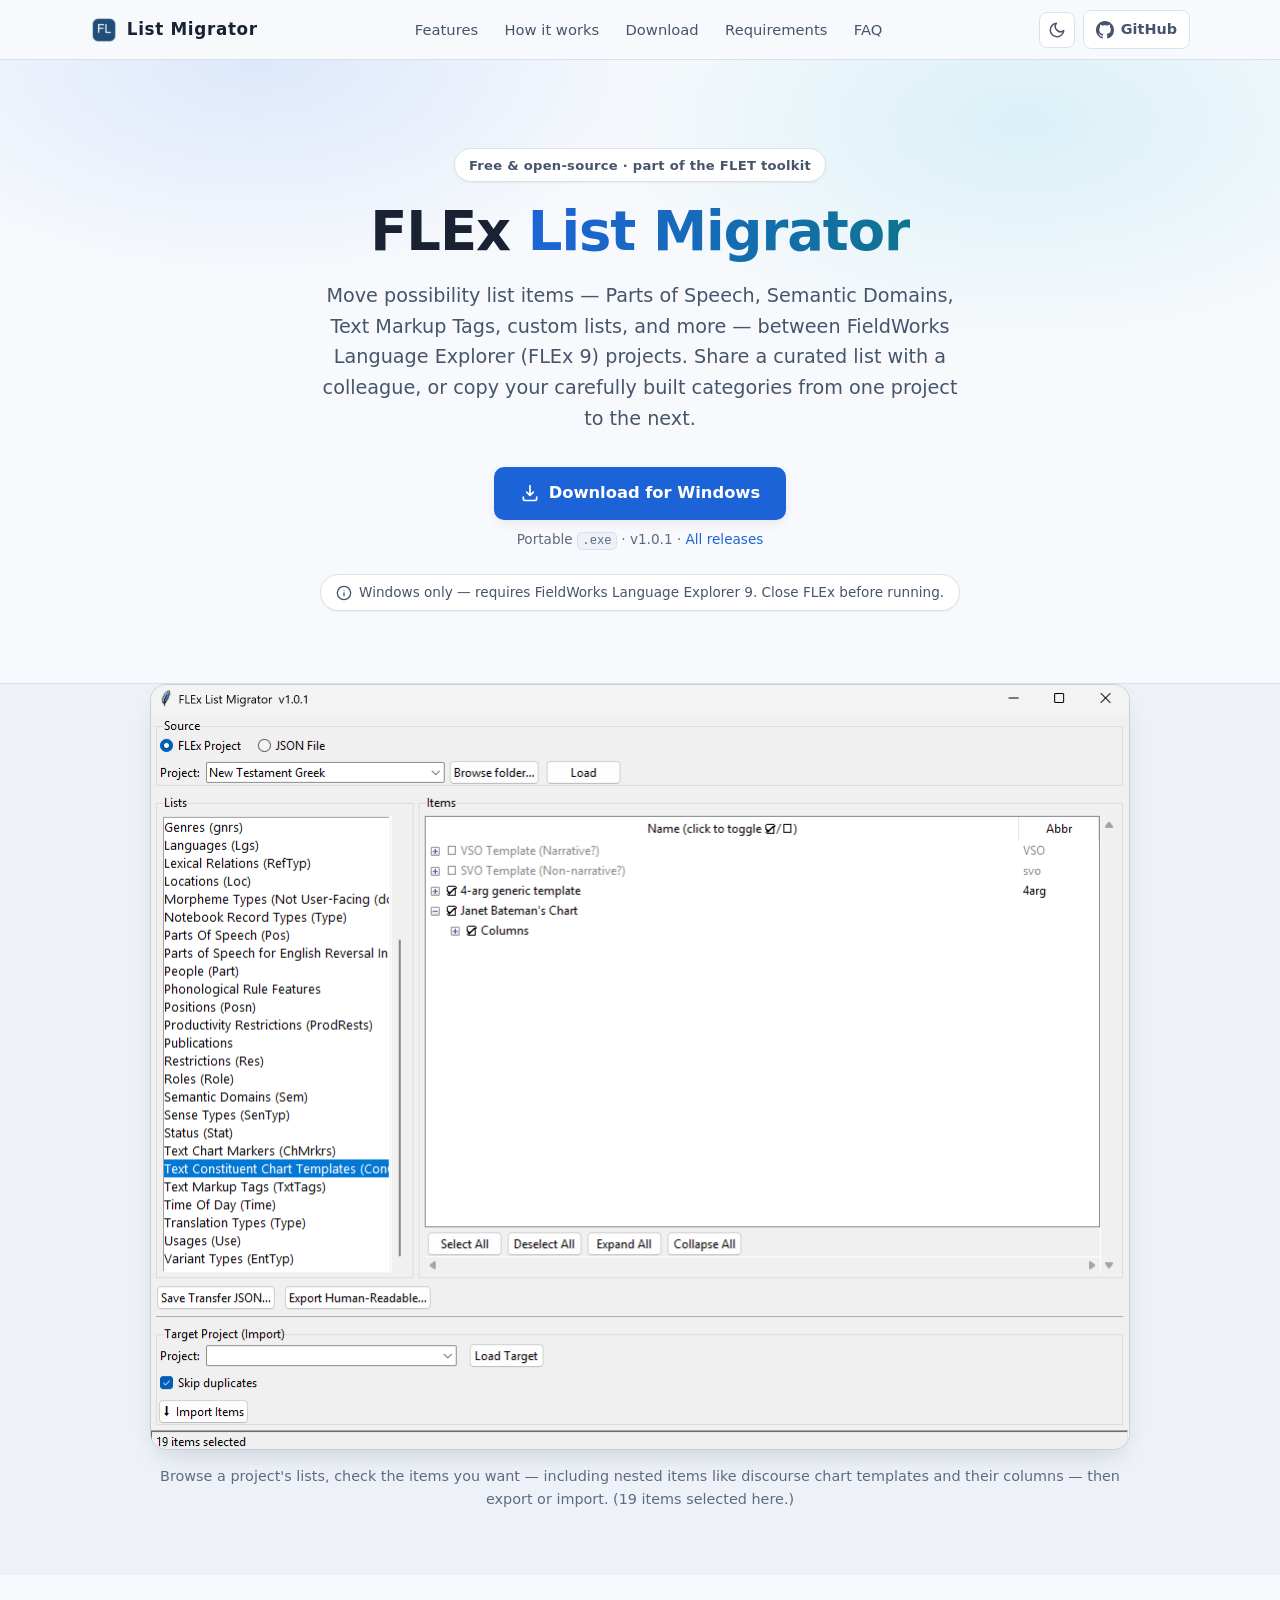
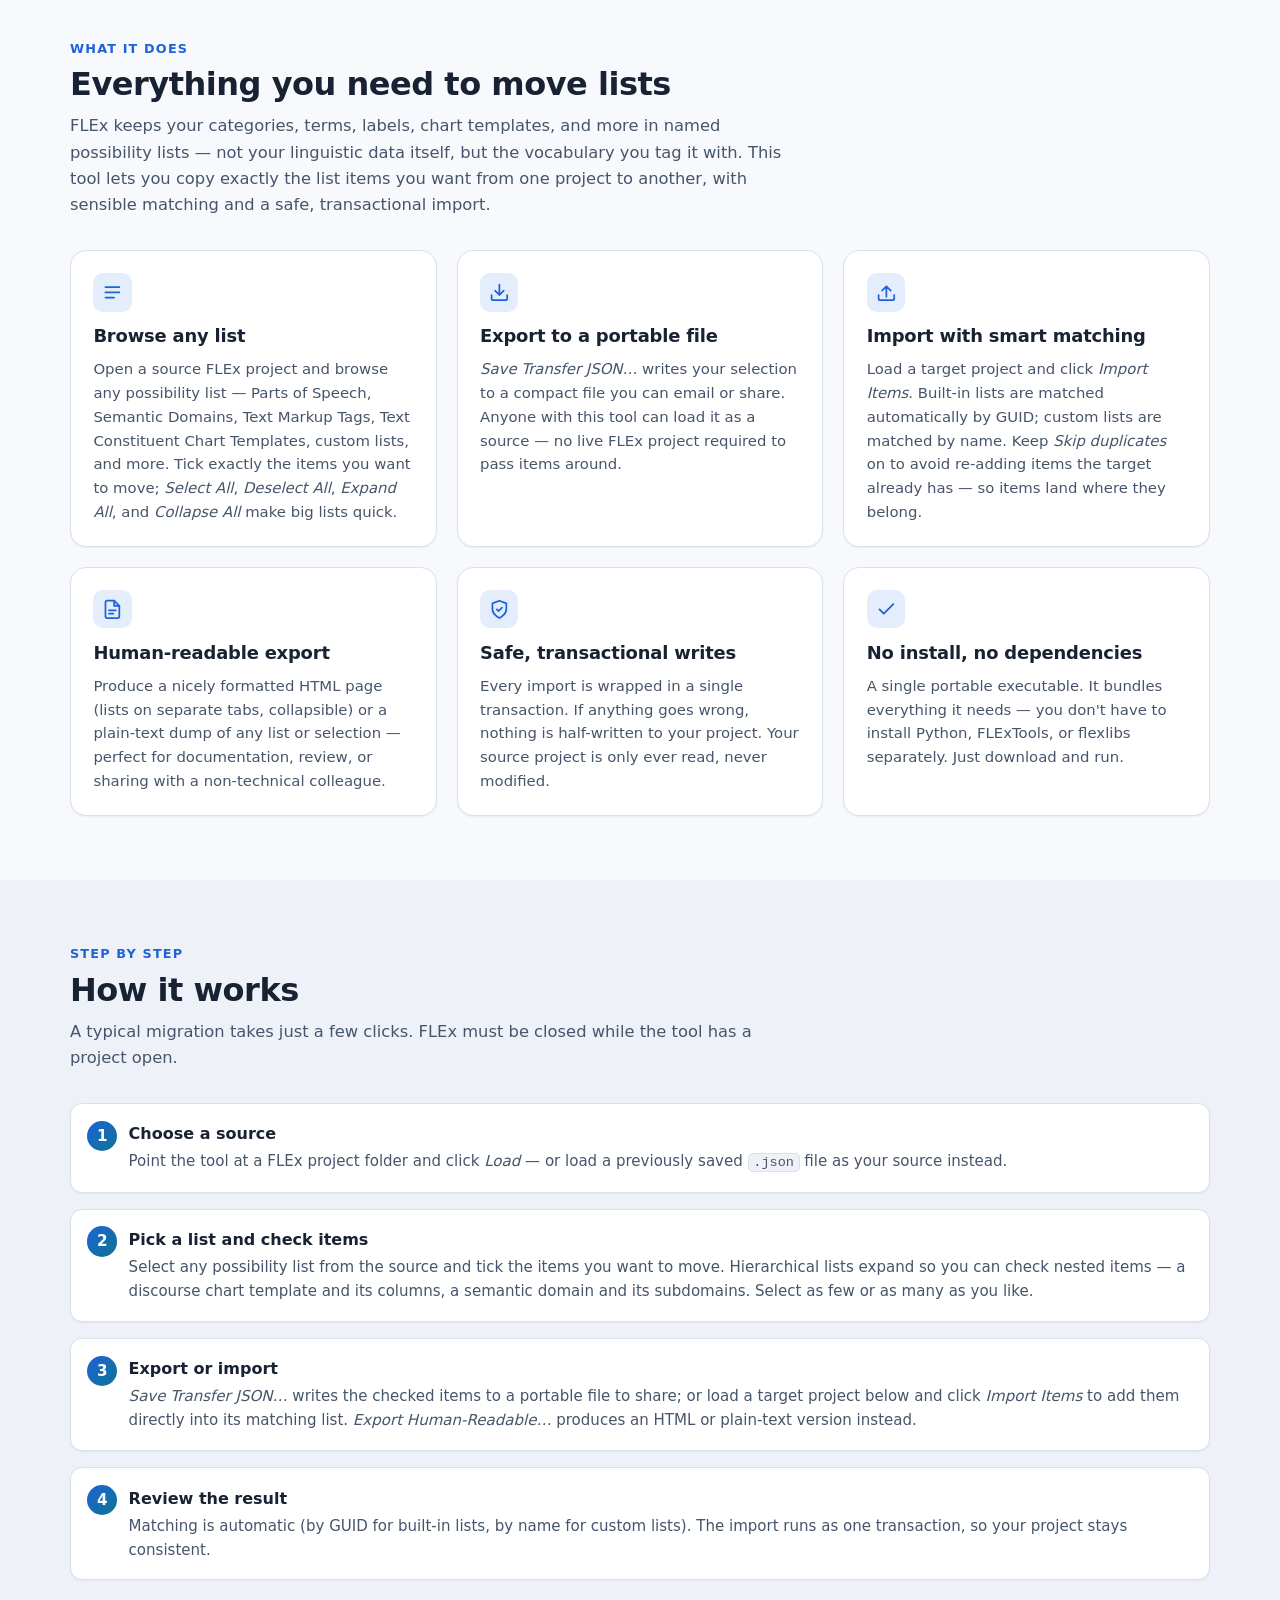
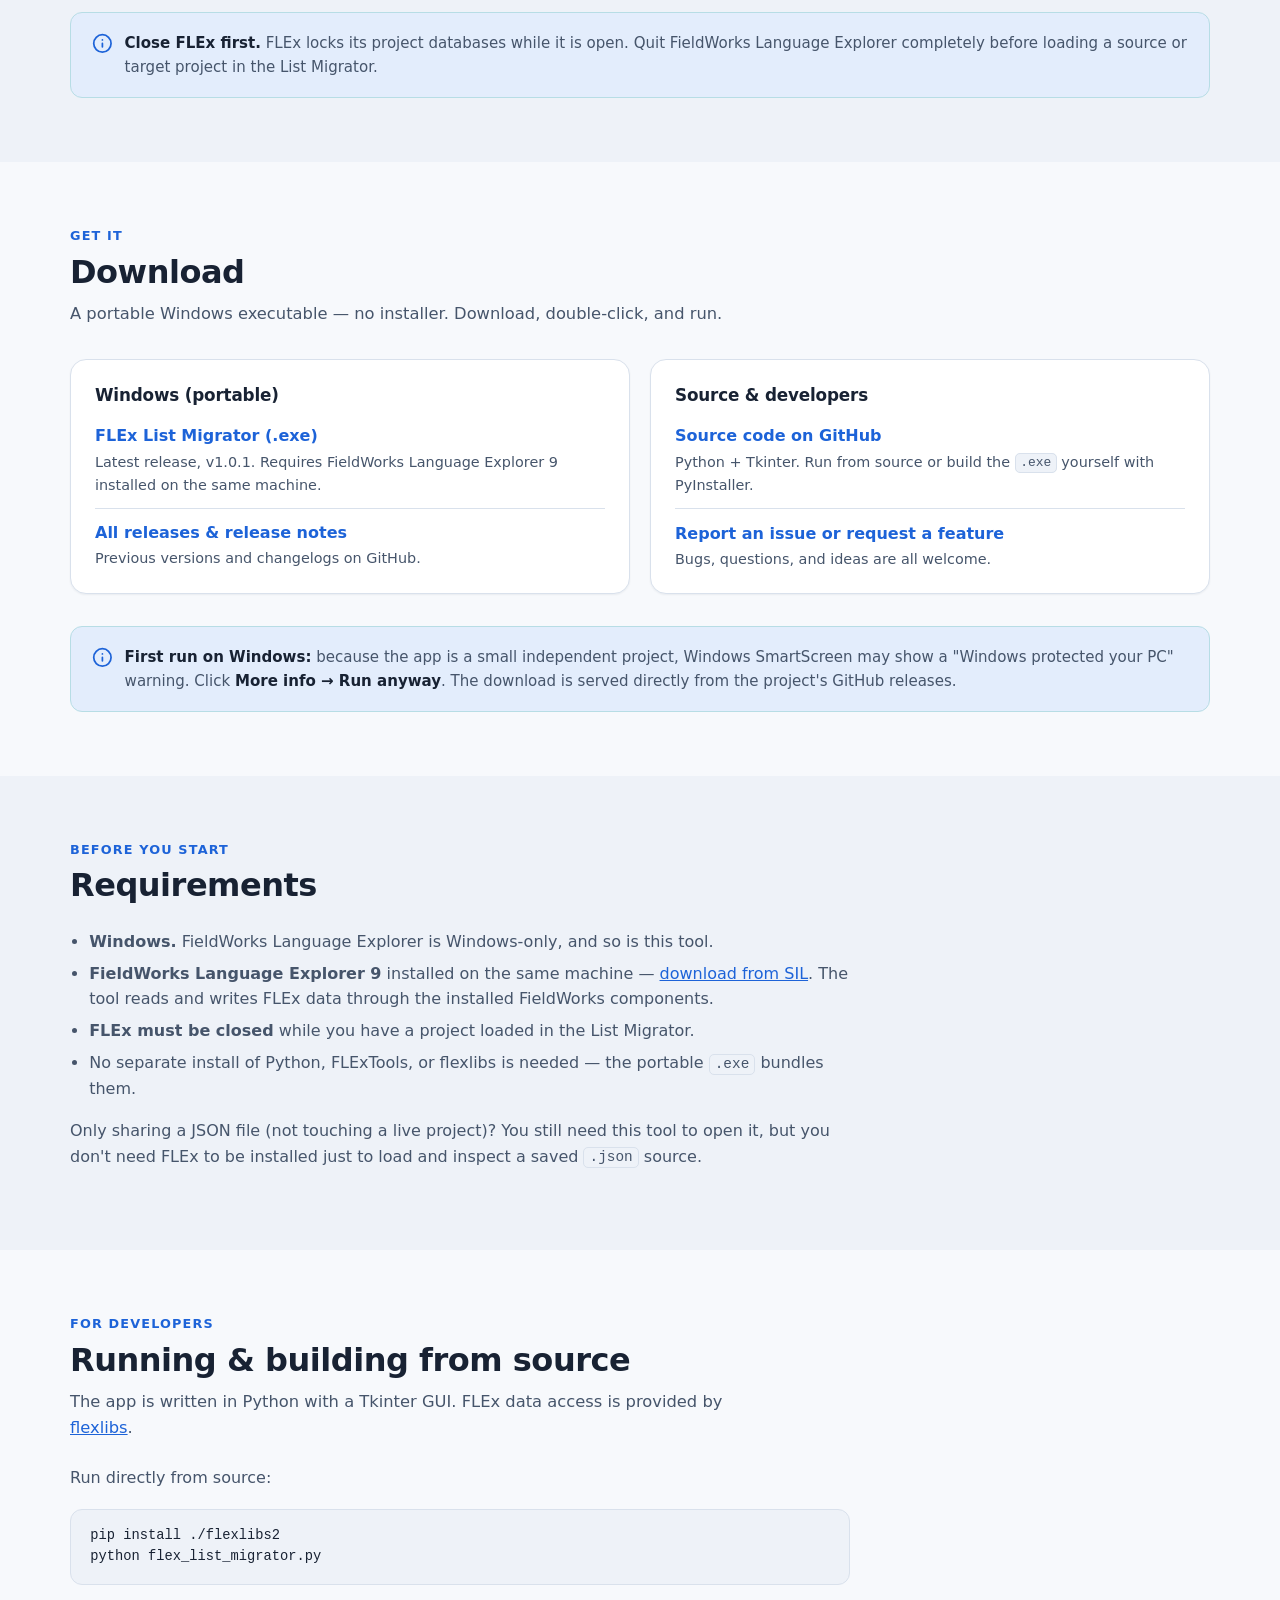
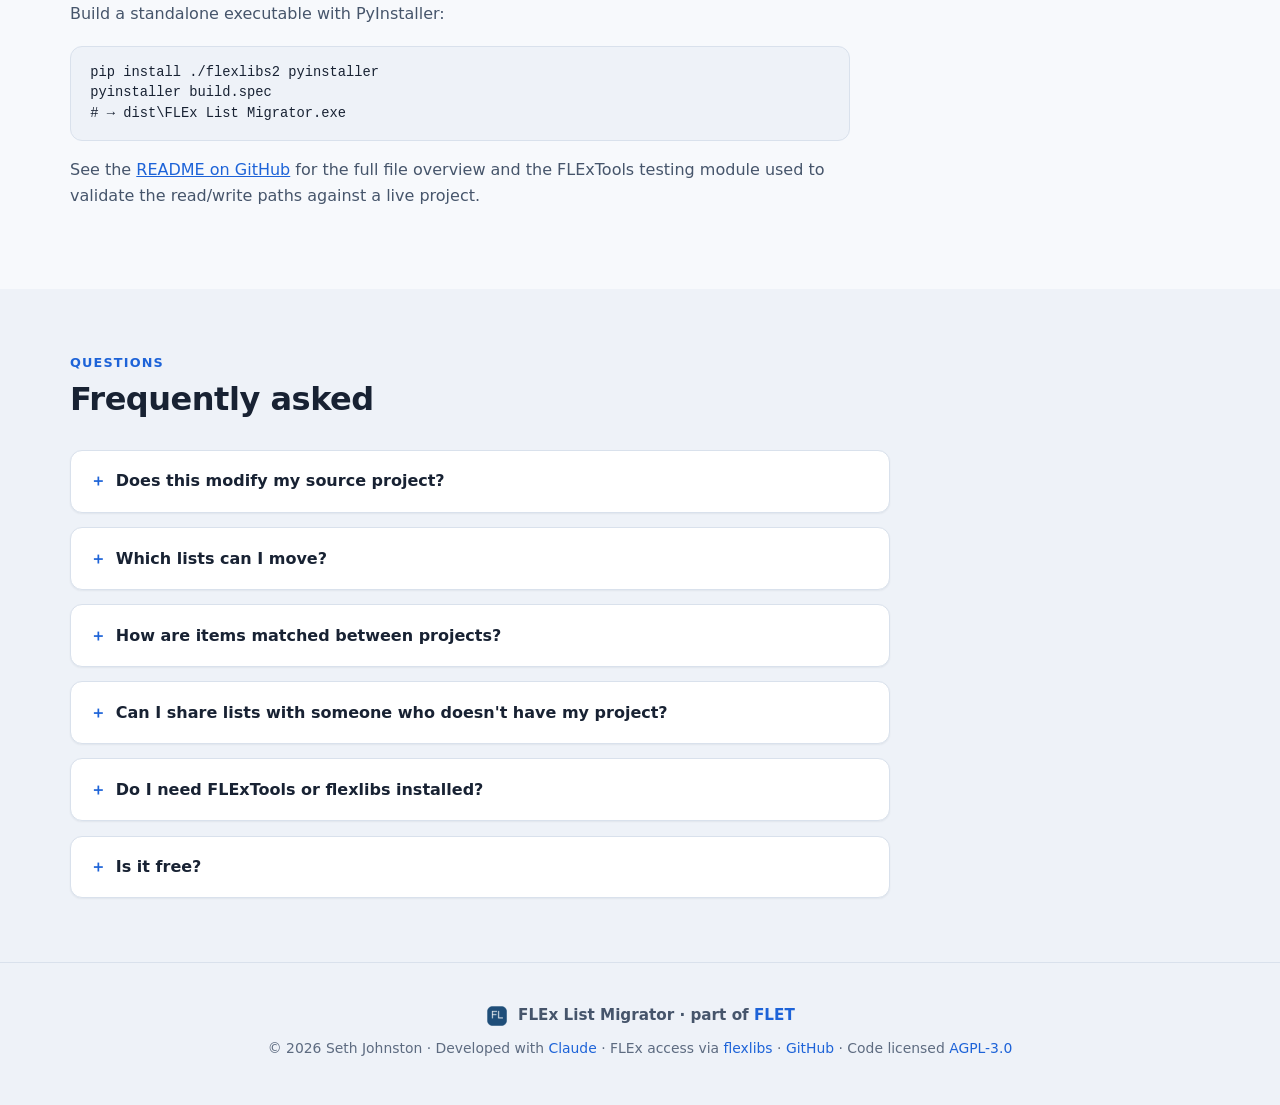
==== docs/index.html @ 893afe39 "Fix FLET footer link to catalog root (was /flet/, which 404s) Co-Authored-By: Claude Opus 4.8 (1M co" ====
<!DOCTYPE html>
<html lang="en">
<head>
  <meta charset="UTF-8" />
  <meta name="viewport" content="width=device-width,initial-scale=1" />
  <title>FLEx List Migrator — move possibility list items between FLEx projects</title>
  <meta name="description" content="A free standalone Windows app for migrating possibility list items (Parts of Speech, Semantic Domains, custom lists, and more) between FieldWorks Language Explorer (FLEx 9) projects." />
  <meta name="color-scheme" content="light dark" />
  <meta name="theme-color" content="#0b1020" />
  <link rel="icon" href="favicon.ico" sizes="any" />
  <link rel="stylesheet" href="styles.css" />
  <script>
    // Apply saved theme before first paint to avoid a flash of the wrong theme.
    (function () {
      try {
        var t = localStorage.getItem('flet-theme');
        if (t === 'light' || t === 'dark') document.documentElement.setAttribute('data-theme', t);
      } catch (e) { /* storage unavailable; fall back to system preference */ }
    })();
  </script>
</head>
<body>
  <a class="skip-link" href="#content">Skip to main content</a>

  <header class="site-header">
    <div class="site-header-inner">
      <a class="brand" href="#top" aria-label="FLEx List Migrator home">
        <img src="favicon.ico" alt="" width="28" height="28" />
        <span>List Migrator</span>
      </a>
      <nav class="site-nav" aria-label="Site sections">
        <a href="#features">Features</a>
        <a href="#how-it-works">How it works</a>
        <a href="#download">Download</a>
        <a href="#requirements">Requirements</a>
        <a href="#faq">FAQ</a>
      </nav>
      <div class="header-actions">
        <button id="theme-toggle" class="theme-toggle" type="button" aria-label="Switch to dark theme" title="Toggle color theme">
          <svg class="icon-sun" aria-hidden="true" viewBox="0 0 24 24" width="18" height="18" fill="none" stroke="currentColor" stroke-width="2" stroke-linecap="round">
            <circle cx="12" cy="12" r="4"/><path d="M12 2v2m0 16v2M4.9 4.9l1.4 1.4m11.4 11.4 1.4 1.4M2 12h2m16 0h2M4.9 19.1l1.4-1.4M17.7 6.3l1.4-1.4"/>
          </svg>
          <svg class="icon-moon" aria-hidden="true" viewBox="0 0 24 24" width="18" height="18" fill="none" stroke="currentColor" stroke-width="2" stroke-linecap="round" stroke-linejoin="round">
            <path d="M21 12.8A9 9 0 1 1 11.2 3a7 7 0 0 0 9.8 9.8Z"/>
          </svg>
        </button>
        <a class="header-github" href="https://github.com/rulingAnts/flex-list-migrator" target="_blank" rel="noopener" aria-label="FLEx List Migrator on GitHub (opens in a new tab)">
          <svg aria-hidden="true" viewBox="0 0 16 16" width="18" height="18" fill="currentColor">
            <path d="M8 0C3.58 0 0 3.58 0 8c0 3.54 2.29 6.53 5.47 7.59.4.07.55-.17.55-.38 0-.19-.01-.82-.01-1.49-2.01.37-2.53-.49-2.69-.94-.09-.23-.48-.94-.82-1.13-.28-.15-.68-.52-.01-.53.63-.01 1.08.58 1.23.82.72 1.21 1.87.87 2.33.66.07-.52.28-.87.51-1.07-1.78-.2-3.64-.89-3.64-3.95 0-.87.31-1.59.82-2.15-.08-.2-.36-1.02.08-2.12 0 0 .67-.21 2.2.82.64-.18 1.32-.27 2-.27s1.36.09 2 .27c1.53-1.04 2.2-.82 2.2-.82.44 1.1.16 1.92.08 2.12.51.56.82 1.27.82 2.15 0 3.07-1.87 3.75-3.65 3.95.29.25.54.73.54 1.48 0 1.07-.01 1.93-.01 2.2 0 .21.15.46.55.38A8.01 8.01 0 0 0 16 8c0-4.42-3.58-8-8-8Z"/>
          </svg>
          <span>GitHub</span>
        </a>
      </div>
    </div>
  </header>

  <main id="content">
    <section class="hero" id="top" aria-labelledby="project-title">
      <div class="hero-inner">
        <p class="hero-eyebrow">Free &amp; open-source · part of the FLET toolkit</p>
        <h1 id="project-title">FLEx <span class="accent-text">List Migrator</span></h1>
        <p class="tagline" id="project-tagline">Move possibility list items — Parts of Speech, Semantic Domains, Text Markup Tags, custom lists, and more — between FieldWorks Language Explorer (FLEx&nbsp;9) projects. Share a curated list with a colleague, or copy your carefully built categories from one project to the next.</p>
        <div class="hero-download">
          <a class="btn btn-primary btn-download" id="download-btn" href="https://github.com/rulingAnts/flex-list-migrator/releases/latest/download/FLEx.List.Migrator.exe">
            <svg aria-hidden="true" viewBox="0 0 24 24" width="20" height="20" fill="none" stroke="currentColor" stroke-width="2" stroke-linecap="round" stroke-linejoin="round">
              <path d="M12 3v12m0 0 4-4m-4 4-4-4M4 17v2a2 2 0 0 0 2 2h12a2 2 0 0 0 2-2v-2"/>
            </svg>
            Download for Windows
          </a>
          <p class="hero-meta">
            Portable <code>.exe</code> · <span id="version-label">v1.0.1</span> ·
            <a href="https://github.com/rulingAnts/flex-list-migrator/releases" target="_blank" rel="noopener">All releases<span class="sr-only"> (opens in a new tab)</span></a>
          </p>
        </div>
        <p class="hero-note">
          <svg aria-hidden="true" viewBox="0 0 24 24" width="16" height="16" fill="none" stroke="currentColor" stroke-width="2" stroke-linecap="round" stroke-linejoin="round"><path d="M12 16v-4m0-4h.01M22 12a10 10 0 1 1-20 0 10 10 0 0 1 20 0Z"/></svg>
          Windows only — requires FieldWorks Language Explorer 9. Close FLEx before running.
        </p>
      </div>
    </section>

    <section class="screenshot" aria-label="Screenshot of the app">
      <div class="container">
        <figure class="screenshot-figure">
          <img src="screenshots/flex-list-migrator.png" alt="The FLEx List Migrator window: a Source panel with a project chooser, a list of possibility lists (Parts of Speech, Semantic Domains, Text Constituent Chart Templates, and more), and an Items panel showing checkable, expandable items — here a discourse chart template with nested columns selected — above Save Transfer JSON, Export Human-Readable, and Import Items controls." />
          <figcaption>Browse a project's lists, check the items you want — including nested items like discourse chart templates and their columns — then export or import. (19 items selected here.)</figcaption>
        </figure>
      </div>
    </section>

    <section id="features" aria-labelledby="features-heading">
      <div class="container">
        <div class="section-header">
          <p class="section-eyebrow">What it does</p>
          <h2 id="features-heading">Everything you need to move lists</h2>
          <p class="section-lede">FLEx keeps your categories, terms, labels, chart templates, and more in named possibility lists — not your linguistic data itself, but the vocabulary you tag it with. This tool lets you copy exactly the list items you want from one project to another, with sensible matching and a safe, transactional import.</p>
        </div>
        <div class="card-grid">

          <article class="tool-card feature-card">
            <span class="feature-icon" aria-hidden="true"><svg viewBox="0 0 24 24" fill="none" stroke="currentColor" stroke-width="2" stroke-linecap="round" stroke-linejoin="round"><path d="M4 6h16M4 12h16M4 18h10"/></svg></span>
            <h3>Browse any list</h3>
            <p>Open a source FLEx project and browse any possibility list — Parts of Speech, Semantic Domains, Text Markup Tags, Text Constituent Chart Templates, custom lists, and more. Tick exactly the items you want to move; <em>Select All</em>, <em>Deselect All</em>, <em>Expand All</em>, and <em>Collapse All</em> make big lists quick.</p>
          </article>

          <article class="tool-card feature-card">
            <span class="feature-icon" aria-hidden="true"><svg viewBox="0 0 24 24" fill="none" stroke="currentColor" stroke-width="2" stroke-linecap="round" stroke-linejoin="round"><path d="M21 15v4a2 2 0 0 1-2 2H5a2 2 0 0 1-2-2v-4M7 10l5 5 5-5M12 15V3"/></svg></span>
            <h3>Export to a portable file</h3>
            <p><em>Save Transfer JSON…</em> writes your selection to a compact file you can email or share. Anyone with this tool can load it as a source — no live FLEx project required to pass items around.</p>
          </article>

          <article class="tool-card feature-card">
            <span class="feature-icon" aria-hidden="true"><svg viewBox="0 0 24 24" fill="none" stroke="currentColor" stroke-width="2" stroke-linecap="round" stroke-linejoin="round"><path d="M3 15v4a2 2 0 0 0 2 2h14a2 2 0 0 0 2-2v-4M7 10l5-5 5 5M12 5v12"/></svg></span>
            <h3>Import with smart matching</h3>
            <p>Load a target project and click <em>Import Items</em>. Built-in lists are matched automatically by GUID; custom lists are matched by name. Keep <em>Skip duplicates</em> on to avoid re-adding items the target already has — so items land where they belong.</p>
          </article>

          <article class="tool-card feature-card">
            <span class="feature-icon" aria-hidden="true"><svg viewBox="0 0 24 24" fill="none" stroke="currentColor" stroke-width="2" stroke-linecap="round" stroke-linejoin="round"><path d="M14 2H6a2 2 0 0 0-2 2v16a2 2 0 0 0 2 2h12a2 2 0 0 0 2-2V8z"/><path d="M14 2v6h6M8 13h8M8 17h5"/></svg></span>
            <h3>Human-readable export</h3>
            <p>Produce a nicely formatted HTML page (lists on separate tabs, collapsible) or a plain-text dump of any list or selection — perfect for documentation, review, or sharing with a non-technical colleague.</p>
          </article>

          <article class="tool-card feature-card">
            <span class="feature-icon" aria-hidden="true"><svg viewBox="0 0 24 24" fill="none" stroke="currentColor" stroke-width="2" stroke-linecap="round" stroke-linejoin="round"><path d="M12 22s8-4 8-10V5l-8-3-8 3v7c0 6 8 10 8 10Z"/><path d="m9 12 2 2 4-4"/></svg></span>
            <h3>Safe, transactional writes</h3>
            <p>Every import is wrapped in a single transaction. If anything goes wrong, nothing is half-written to your project. Your source project is only ever read, never modified.</p>
          </article>

          <article class="tool-card feature-card">
            <span class="feature-icon" aria-hidden="true"><svg viewBox="0 0 24 24" fill="none" stroke="currentColor" stroke-width="2" stroke-linecap="round" stroke-linejoin="round"><path d="M20 6 9 17l-5-5"/></svg></span>
            <h3>No install, no dependencies</h3>
            <p>A single portable executable. It bundles everything it needs — you don't have to install Python, FLExTools, or flexlibs separately. Just download and run.</p>
          </article>

        </div>
      </div>
    </section>

    <section id="how-it-works" aria-labelledby="how-heading">
      <div class="container">
        <div class="section-header">
          <p class="section-eyebrow">Step by step</p>
          <h2 id="how-heading">How it works</h2>
          <p class="section-lede">A typical migration takes just a few clicks. FLEx must be closed while the tool has a project open.</p>
        </div>
        <ol class="steps">
          <li>
            <strong>Choose a source</strong>
            <p>Point the tool at a FLEx project folder and click <em>Load</em> — or load a previously saved <code>.json</code> file as your source instead.</p>
          </li>
          <li>
            <strong>Pick a list and check items</strong>
            <p>Select any possibility list from the source and tick the items you want to move. Hierarchical lists expand so you can check nested items — a discourse chart template and its columns, a semantic domain and its subdomains. Select as few or as many as you like.</p>
          </li>
          <li>
            <strong>Export or import</strong>
            <p><em>Save Transfer JSON…</em> writes the checked items to a portable file to share; or load a target project below and click <em>Import Items</em> to add them directly into its matching list. <em>Export Human-Readable…</em> produces an HTML or plain-text version instead.</p>
          </li>
          <li>
            <strong>Review the result</strong>
            <p>Matching is automatic (by GUID for built-in lists, by name for custom lists). The import runs as one transaction, so your project stays consistent.</p>
          </li>
        </ol>
        <div class="callout">
          <svg aria-hidden="true" viewBox="0 0 24 24" fill="none" stroke="currentColor" stroke-width="2" stroke-linecap="round" stroke-linejoin="round"><path d="M12 16v-4m0-4h.01M22 12a10 10 0 1 1-20 0 10 10 0 0 1 20 0Z"/></svg>
          <p><strong>Close FLEx first.</strong> FLEx locks its project databases while it is open. Quit FieldWorks Language Explorer completely before loading a source or target project in the List Migrator.</p>
        </div>
      </div>
    </section>

    <section id="download" aria-labelledby="download-heading">
      <div class="container">
        <div class="section-header">
          <p class="section-eyebrow">Get it</p>
          <h2 id="download-heading">Download</h2>
          <p class="section-lede">A portable Windows executable — no installer. Download, double-click, and run.</p>
        </div>
        <div class="link-panels">
          <div class="link-panel">
            <h3>Windows (portable)</h3>
            <ul class="link-list">
              <li>
                <a id="download-btn-2" href="https://github.com/rulingAnts/flex-list-migrator/releases/latest/download/FLEx.List.Migrator.exe">FLEx List Migrator (.exe)</a>
                <span>Latest release, <span id="version-label-2">v1.0.1</span>. Requires FieldWorks Language Explorer 9 installed on the same machine.</span>
              </li>
              <li>
                <a href="https://github.com/rulingAnts/flex-list-migrator/releases" target="_blank" rel="noopener">All releases &amp; release notes<span class="sr-only"> (opens in a new tab)</span></a>
                <span>Previous versions and changelogs on GitHub.</span>
              </li>
            </ul>
          </div>
          <div class="link-panel">
            <h3>Source &amp; developers</h3>
            <ul class="link-list">
              <li>
                <a href="https://github.com/rulingAnts/flex-list-migrator" target="_blank" rel="noopener">Source code on GitHub<span class="sr-only"> (opens in a new tab)</span></a>
                <span>Python + Tkinter. Run from source or build the <code>.exe</code> yourself with PyInstaller.</span>
              </li>
              <li>
                <a href="https://github.com/rulingAnts/flex-list-migrator/issues" target="_blank" rel="noopener">Report an issue or request a feature<span class="sr-only"> (opens in a new tab)</span></a>
                <span>Bugs, questions, and ideas are all welcome.</span>
              </li>
            </ul>
          </div>
        </div>
        <div class="callout">
          <svg aria-hidden="true" viewBox="0 0 24 24" fill="none" stroke="currentColor" stroke-width="2" stroke-linecap="round" stroke-linejoin="round"><path d="M12 16v-4m0-4h.01M22 12a10 10 0 1 1-20 0 10 10 0 0 1 20 0Z"/></svg>
          <p><strong>First run on Windows:</strong> because the app is a small independent project, Windows SmartScreen may show a "Windows protected your PC" warning. Click <strong>More info → Run anyway</strong>. The download is served directly from the project's GitHub releases.</p>
        </div>
      </div>
    </section>

    <section id="requirements" aria-labelledby="requirements-heading">
      <div class="container">
        <div class="section-header">
          <p class="section-eyebrow">Before you start</p>
          <h2 id="requirements-heading">Requirements</h2>
        </div>
        <div class="doc-prose">
          <ul>
            <li><strong>Windows.</strong> FieldWorks Language Explorer is Windows-only, and so is this tool.</li>
            <li><strong>FieldWorks Language Explorer 9</strong> installed on the same machine — <a href="https://software.sil.org/fieldworks/" target="_blank" rel="noopener">download from SIL<span class="sr-only"> (opens in a new tab)</span></a>. The tool reads and writes FLEx data through the installed FieldWorks components.</li>
            <li><strong>FLEx must be closed</strong> while you have a project loaded in the List Migrator.</li>
            <li>No separate install of Python, FLExTools, or flexlibs is needed — the portable <code>.exe</code> bundles them.</li>
          </ul>
          <p>Only sharing a JSON file (not touching a live project)? You still need this tool to open it, but you don't need FLEx to be installed just to load and inspect a saved <code>.json</code> source.</p>
        </div>
      </div>
    </section>

    <section id="running-from-source" aria-labelledby="source-heading">
      <div class="container">
        <div class="section-header">
          <p class="section-eyebrow">For developers</p>
          <h2 id="source-heading">Running &amp; building from source</h2>
          <p class="section-lede">The app is written in Python with a Tkinter GUI. FLEx data access is provided by <a href="https://github.com/cdfarrow/flexlibs" target="_blank" rel="noopener">flexlibs</a>.</p>
        </div>
        <div class="doc-prose">
          <p>Run directly from source:</p>
          <pre class="code-block"><code>pip install ./flexlibs2
python flex_list_migrator.py</code></pre>
          <p>Build a standalone executable with PyInstaller:</p>
          <pre class="code-block"><code>pip install ./flexlibs2 pyinstaller
pyinstaller build.spec
# → dist\FLEx List Migrator.exe</code></pre>
          <p>See the <a href="https://github.com/rulingAnts/flex-list-migrator#readme" target="_blank" rel="noopener">README on GitHub<span class="sr-only"> (opens in a new tab)</span></a> for the full file overview and the FLExTools testing module used to validate the read/write paths against a live project.</p>
        </div>
      </div>
    </section>

    <section id="faq" aria-labelledby="faq-heading">
      <div class="container">
        <div class="section-header">
          <p class="section-eyebrow">Questions</p>
          <h2 id="faq-heading">Frequently asked</h2>
        </div>
        <div class="faq">
          <details>
            <summary>Does this modify my source project?</summary>
            <p>No. The source project (or JSON file) is only ever read. Changes are written only to the <em>target</em> project you explicitly load and import into — and that write is wrapped in a single transaction.</p>
          </details>
          <details>
            <summary>Which lists can I move?</summary>
            <p>Any FLEx possibility list — the categories, terms, labels, and chart markers/templates FLEx stores in named lists: Parts of Speech, Semantic Domains, Text Markup Tags, chart markers, Academic Domains, and your own custom lists, among others.</p>
          </details>
          <details>
            <summary>How are items matched between projects?</summary>
            <p>Built-in lists are matched by their stable GUID, so a "Semantic Domains" list in one project maps to the same list in another. Custom lists are matched by name.</p>
          </details>
          <details>
            <summary>Can I share lists with someone who doesn't have my project?</summary>
            <p>Yes. Export your selection to a portable JSON file and send it. The recipient loads that file as a source in their own copy of the tool and imports it into their project.</p>
          </details>
          <details>
            <summary>Do I need FLExTools or flexlibs installed?</summary>
            <p>No. The portable <code>.exe</code> bundles everything. You only need FieldWorks Language Explorer 9 itself installed on the machine.</p>
          </details>
          <details>
            <summary>Is it free?</summary>
            <p>Yes — free and open source under the AGPL-3.0 license. Source code is on <a href="https://github.com/rulingAnts/flex-list-migrator" target="_blank" rel="noopener">GitHub</a>.</p>
          </details>
        </div>
      </div>
    </section>
  </main>

  <footer class="site-footer">
    <div class="container footer-inner">
      <div class="footer-brand">
        <img src="favicon.ico" alt="" width="24" height="24" />
        <span>FLEx List Migrator · part of <a href="https://rulingants.github.io/" rel="noopener">FLET</a></span>
      </div>
      <p>
        &copy; <span id="year">2026</span> Seth Johnston ·
        Developed with <a href="https://claude.ai" rel="noopener" target="_blank">Claude</a> ·
        FLEx access via <a href="https://github.com/cdfarrow/flexlibs" rel="noopener" target="_blank">flexlibs</a> ·
        <a href="https://github.com/rulingAnts/flex-list-migrator" rel="noopener" target="_blank">GitHub</a> ·
        Code licensed <a href="https://www.gnu.org/licenses/agpl-3.0.html" rel="noopener" target="_blank">AGPL-3.0</a>
      </p>
    </div>
  </footer>

  <script src="script.js"></script>
</body>
</html>
---- docs/styles.css ----
/* ==========================================================================
   FLET — Field Linguistics Extension Tools
   Design tokens: light theme by default, dark via system preference or
   the header toggle (data-theme attribute on <html> overrides the system).
   ========================================================================== */

:root {
  color-scheme: light;
  --bg: #f7f9fc;
  --bg-raised: #ffffff;
  --bg-inset: #eef2f8;
  --border: #d9e1ec;
  --border-strong: #c3cfdf;
  --text: #182233;
  --text-secondary: #46556b;
  --muted: #5d6b80;
  --accent: #1d63d8;
  --accent-hover: #174fae;
  --accent-soft: #e3edfc;
  --accent-contrast: #ffffff;
  --cyan: #0e7490;
  --early-bg: #fdf3dc;
  --early-text: #7a5410;
  --early-border: #ecd9a8;
  --suite-bg: #e0f1f4;
  --suite-text: #0d5c70;
  --suite-border: #b7dde5;
  --hero-glow-1: rgba(59, 130, 246, 0.14);
  --hero-glow-2: rgba(6, 182, 212, 0.12);
  --shadow-sm: 0 1px 2px rgba(16, 30, 54, 0.06);
  --shadow-md: 0 4px 14px -4px rgba(16, 30, 54, 0.12);
  --shadow-lg: 0 12px 28px -10px rgba(16, 30, 54, 0.18);
  --radius: 12px;
  --radius-lg: 16px;
  --header-bg: rgba(247, 249, 252, 0.85);
}

[data-theme="dark"] {
  color-scheme: dark;
  --bg: #0b1020;
  --bg-raised: #131a2e;
  --bg-inset: #0e1526;
  --border: #232e47;
  --border-strong: #33405e;
  --text: #e8edf6;
  --text-secondary: #b4c0d4;
  --muted: #93a1b8;
  --accent: #5b9bf8;
  --accent-hover: #7fb1fa;
  --accent-soft: #16233f;
  --accent-contrast: #071021;
  --cyan: #38bdd8;
  --early-bg: #2c2410;
  --early-text: #e8c15e;
  --early-border: #4d3f1a;
  --suite-bg: #0d2a33;
  --suite-text: #67d3e8;
  --suite-border: #14495a;
  --hero-glow-1: rgba(59, 130, 246, 0.16);
  --hero-glow-2: rgba(6, 182, 212, 0.12);
  --shadow-sm: 0 1px 2px rgba(0, 0, 0, 0.35);
  --shadow-md: 0 4px 14px -4px rgba(0, 0, 0, 0.45);
  --shadow-lg: 0 12px 28px -10px rgba(0, 0, 0, 0.55);
  --header-bg: rgba(11, 16, 32, 0.85);
}

@media (prefers-color-scheme: dark) {
  :root:not([data-theme="light"]) {
    color-scheme: dark;
    --bg: #0b1020;
    --bg-raised: #131a2e;
    --bg-inset: #0e1526;
    --border: #232e47;
    --border-strong: #33405e;
    --text: #e8edf6;
    --text-secondary: #b4c0d4;
    --muted: #93a1b8;
    --accent: #5b9bf8;
    --accent-hover: #7fb1fa;
    --accent-soft: #16233f;
    --accent-contrast: #071021;
    --cyan: #38bdd8;
    --early-bg: #2c2410;
    --early-text: #e8c15e;
    --early-border: #4d3f1a;
    --suite-bg: #0d2a33;
    --suite-text: #67d3e8;
    --suite-border: #14495a;
    --hero-glow-1: rgba(59, 130, 246, 0.16);
    --hero-glow-2: rgba(6, 182, 212, 0.12);
    --shadow-sm: 0 1px 2px rgba(0, 0, 0, 0.35);
    --shadow-md: 0 4px 14px -4px rgba(0, 0, 0, 0.45);
    --shadow-lg: 0 12px 28px -10px rgba(0, 0, 0, 0.55);
    --header-bg: rgba(11, 16, 32, 0.85);
  }
}

/* --------------------------------------------------------------------------
   Base
   -------------------------------------------------------------------------- */

* { box-sizing: border-box; }

html { scroll-behavior: smooth; }

body {
  margin: 0;
  font-family: ui-sans-serif, system-ui, -apple-system, "Segoe UI", Roboto, "Helvetica Neue", Arial, sans-serif;
  background: var(--bg);
  color: var(--text);
  line-height: 1.6;
  font-size: 1rem;
  -webkit-font-smoothing: antialiased;
  text-rendering: optimizeLegibility;
}

code {
  font-family: ui-monospace, SFMono-Regular, "SF Mono", Menlo, Consolas, monospace;
  font-size: 0.9em;
  background: var(--bg-inset);
  border: 1px solid var(--border);
  border-radius: 5px;
  padding: 0.08em 0.35em;
}

a { color: var(--accent); }
a:hover { color: var(--accent-hover); }

:focus-visible {
  outline: 2px solid var(--accent);
  outline-offset: 2px;
  border-radius: 4px;
}

.sr-only {
  position: absolute;
  width: 1px; height: 1px;
  margin: -1px; padding: 0;
  overflow: hidden;
  clip: rect(0 0 0 0);
  white-space: nowrap;
  border: 0;
}

.skip-link {
  position: absolute;
  left: 1rem; top: -3.5rem;
  z-index: 100;
  background: var(--accent);
  color: var(--accent-contrast);
  padding: 0.6rem 1rem;
  border-radius: 0 0 8px 8px;
  font-weight: 600;
  text-decoration: none;
  transition: top 0.2s ease;
}
.skip-link:focus { top: 0; color: var(--accent-contrast); }

/* --------------------------------------------------------------------------
   Header
   -------------------------------------------------------------------------- */

.site-header {
  position: sticky;
  top: 0;
  z-index: 50;
  background: var(--header-bg);
  -webkit-backdrop-filter: blur(12px);
  backdrop-filter: blur(12px);
  border-bottom: 1px solid var(--border);
}

.site-header-inner {
  max-width: 1140px;
  margin: 0 auto;
  padding: 0.65rem 1.25rem;
  display: flex;
  align-items: center;
  gap: 1.25rem;
}

.brand {
  display: inline-flex;
  align-items: center;
  gap: 0.55rem;
  font-weight: 700;
  font-size: 1.05rem;
  letter-spacing: 0.04em;
  color: var(--text);
  text-decoration: none;
}
.brand img { border-radius: 6px; display: block; }
.brand:hover { color: var(--accent); }

.site-nav {
  display: flex;
  flex-wrap: wrap;
  gap: 0.25rem;
  margin-inline: auto;
}
.site-nav a {
  color: var(--text-secondary);
  text-decoration: none;
  font-size: 0.92rem;
  font-weight: 500;
  padding: 0.4rem 0.7rem;
  border-radius: 8px;
}
.site-nav a:hover {
  color: var(--text);
  background: var(--bg-inset);
}

.header-actions {
  display: flex;
  align-items: center;
  gap: 0.5rem;
  margin-left: auto;
}
.site-nav + .header-actions { margin-left: 0; }

.theme-toggle {
  display: inline-flex;
  align-items: center;
  justify-content: center;
  width: 2.25rem;
  height: 2.25rem;
  border: 1px solid var(--border);
  border-radius: 8px;
  background: var(--bg-raised);
  color: var(--text-secondary);
  cursor: pointer;
}
.theme-toggle:hover { color: var(--text); border-color: var(--border-strong); }

/* Show the icon for the theme you'd switch TO */
.icon-moon { display: block; }
.icon-sun { display: none; }
[data-theme="dark"] .icon-moon { display: none; }
[data-theme="dark"] .icon-sun { display: block; }
@media (prefers-color-scheme: dark) {
  :root:not([data-theme="light"]) .icon-moon { display: none; }
  :root:not([data-theme="light"]) .icon-sun { display: block; }
}

.header-github {
  display: inline-flex;
  align-items: center;
  gap: 0.4rem;
  font-size: 0.9rem;
  font-weight: 600;
  color: var(--text-secondary);
  text-decoration: none;
  padding: 0.42rem 0.75rem;
  border: 1px solid var(--border);
  border-radius: 8px;
  background: var(--bg-raised);
}
.header-github:hover { color: var(--text); border-color: var(--border-strong); }

@media (max-width: 720px) {
  .site-nav { display: none; }
  .header-actions { margin-left: auto; }
  .header-github span { display: none; }
}

/* --------------------------------------------------------------------------
   Hero
   -------------------------------------------------------------------------- */

.hero {
  position: relative;
  overflow: hidden;
  padding: 5.5rem 1.25rem 4.5rem;
  text-align: center;
  border-bottom: 1px solid var(--border);
}
.hero::before {
  content: "";
  position: absolute;
  inset: 0;
  background:
    radial-gradient(600px 320px at 20% 0%, var(--hero-glow-1), transparent 70%),
    radial-gradient(600px 320px at 80% 10%, var(--hero-glow-2), transparent 70%);
  pointer-events: none;
}

.hero-inner {
  position: relative;
  max-width: 820px;
  margin: 0 auto;
}

.hero-eyebrow {
  display: inline-block;
  margin: 0 0 1.25rem;
  padding: 0.35rem 0.9rem;
  border: 1px solid var(--border);
  border-radius: 999px;
  background: var(--bg-raised);
  color: var(--text-secondary);
  font-size: 0.82rem;
  font-weight: 600;
  letter-spacing: 0.02em;
  box-shadow: var(--shadow-sm);
}

.hero h1 {
  margin: 0 0 1.1rem;
  font-size: clamp(2.1rem, 5vw, 3.4rem);
  line-height: 1.12;
  letter-spacing: -0.02em;
  font-weight: 800;
}

.accent-text {
  background: linear-gradient(100deg, var(--accent), var(--cyan));
  -webkit-background-clip: text;
  background-clip: text;
  color: transparent;
}

.hero .tagline {
  margin: 0 auto 2rem;
  max-width: 640px;
  font-size: clamp(1.05rem, 2vw, 1.2rem);
  color: var(--text-secondary);
}

/* --------------------------------------------------------------------------
   Buttons
   -------------------------------------------------------------------------- */

.cta-buttons {
  display: flex;
  flex-wrap: wrap;
  justify-content: center;
  gap: 0.75rem;
}

.btn {
  display: inline-flex;
  align-items: center;
  gap: 0.45rem;
  padding: 0.7rem 1.4rem;
  border-radius: 10px;
  font-weight: 600;
  font-size: 0.97rem;
  text-decoration: none;
  transition: background-color 0.18s ease, border-color 0.18s ease, transform 0.18s ease, box-shadow 0.18s ease;
}
.btn:hover { transform: translateY(-1px); }

.btn-primary {
  background: var(--accent);
  color: var(--accent-contrast);
  box-shadow: var(--shadow-md);
}
.btn-primary:hover {
  background: var(--accent-hover);
  color: var(--accent-contrast);
  box-shadow: var(--shadow-lg);
}

.btn-secondary {
  background: var(--bg-raised);
  color: var(--text);
  border: 1px solid var(--border-strong);
  box-shadow: var(--shadow-sm);
}
.btn-secondary:hover { color: var(--text); border-color: var(--muted); }

/* --------------------------------------------------------------------------
   Sections
   -------------------------------------------------------------------------- */

section { padding: 4rem 1.25rem; }
section:nth-of-type(even):not(.hero) { background: var(--bg-inset); }

.container { max-width: 1140px; margin: 0 auto; }

.section-header { max-width: 720px; margin-bottom: 0.5rem; }

.section-eyebrow {
  margin: 0 0 0.4rem;
  font-size: 0.8rem;
  font-weight: 700;
  letter-spacing: 0.09em;
  text-transform: uppercase;
  color: var(--accent);
}

.section-header h2 {
  margin: 0 0 0.6rem;
  font-size: clamp(1.5rem, 3vw, 2rem);
  letter-spacing: -0.015em;
  line-height: 1.2;
}

.section-lede {
  margin: 0;
  color: var(--text-secondary);
  font-size: 1.02rem;
}

/* --------------------------------------------------------------------------
   Tool cards
   -------------------------------------------------------------------------- */

.card-grid {
  display: grid;
  gap: 1.25rem;
  grid-template-columns: repeat(auto-fill, minmax(300px, 1fr));
  margin-top: 2rem;
}

.tool-card {
  display: flex;
  flex-direction: column;
  gap: 0.6rem;
  padding: 1.4rem 1.4rem 1.3rem;
  background: var(--bg-raised);
  border: 1px solid var(--border);
  border-radius: var(--radius-lg);
  box-shadow: var(--shadow-sm);
  transition: border-color 0.18s ease, box-shadow 0.18s ease, transform 0.18s ease;
}
.tool-card:hover {
  border-color: var(--border-strong);
  box-shadow: var(--shadow-md);
  transform: translateY(-2px);
}

.tool-card.is-featured {
  grid-column: 1 / -1;
  border-color: var(--suite-border);
  background:
    linear-gradient(120deg, var(--accent-soft), transparent 55%),
    var(--bg-raised);
}

.tool-card h3 {
  margin: 0;
  font-size: 1.12rem;
  line-height: 1.35;
  letter-spacing: -0.01em;
}

.tool-card p {
  margin: 0;
  font-size: 0.93rem;
  color: var(--text-secondary);
  flex-grow: 1;
}

.badge {
  align-self: flex-start;
  display: inline-block;
  padding: 0.18rem 0.6rem;
  border: 1px solid var(--border);
  border-radius: 999px;
  background: var(--bg-inset);
  color: var(--muted);
  font-size: 0.68rem;
  font-weight: 700;
  letter-spacing: 0.08em;
  text-transform: uppercase;
}
.badge-early {
  background: var(--early-bg);
  color: var(--early-text);
  border-color: var(--early-border);
}
.badge-suite {
  background: var(--suite-bg);
  color: var(--suite-text);
  border-color: var(--suite-border);
}

.card-link {
  align-self: flex-start;
  margin-top: 0.35rem;
  display: inline-flex;
  align-items: center;
  gap: 0.35rem;
  font-size: 0.9rem;
  font-weight: 600;
  text-decoration: none;
  color: var(--accent);
}
.card-link::after {
  content: "→";
  transition: transform 0.18s ease;
}
.card-link:hover { color: var(--accent-hover); text-decoration: underline; text-underline-offset: 3px; }
.card-link:hover::after { transform: translateX(3px); }

/* --------------------------------------------------------------------------
   Download link panels
   -------------------------------------------------------------------------- */

.link-panels {
  display: grid;
  gap: 1.25rem;
  grid-template-columns: repeat(auto-fit, minmax(320px, 1fr));
  margin-top: 2rem;
}

.link-panel {
  background: var(--bg-raised);
  border: 1px solid var(--border);
  border-radius: var(--radius-lg);
  padding: 1.4rem 1.5rem;
  box-shadow: var(--shadow-sm);
}

.link-panel h3 {
  margin: 0 0 0.9rem;
  font-size: 1.05rem;
  letter-spacing: -0.01em;
}

.link-list {
  list-style: none;
  margin: 0;
  padding: 0;
}
.link-list li {
  display: flex;
  flex-direction: column;
  gap: 0.1rem;
  padding: 0.7rem 0;
  border-top: 1px solid var(--border);
}
.link-list li:first-child { border-top: 0; padding-top: 0; }
.link-list li:last-child { padding-bottom: 0; }
.link-list a {
  font-weight: 600;
  text-decoration: none;
}
.link-list a:hover { text-decoration: underline; text-underline-offset: 3px; }
.link-list span {
  font-size: 0.9rem;
  color: var(--text-secondary);
}

/* --------------------------------------------------------------------------
   Roadmap
   -------------------------------------------------------------------------- */

.roadmap-list {
  list-style: none;
  margin: 2rem 0 0;
  padding: 0;
  display: grid;
  gap: 0.85rem;
  grid-template-columns: repeat(auto-fill, minmax(320px, 1fr));
}
.roadmap-list li {
  position: relative;
  display: flex;
  flex-direction: column;
  gap: 0.15rem;
  padding: 0.9rem 1.1rem 0.9rem 2.1rem;
  background: var(--bg-raised);
  border: 1px solid var(--border);
  border-radius: var(--radius);
  box-shadow: var(--shadow-sm);
}
.roadmap-list li::before {
  content: "";
  position: absolute;
  left: 0.95rem;
  top: 1.35rem;
  width: 0.5rem;
  height: 0.5rem;
  border-radius: 50%;
  background: linear-gradient(135deg, var(--accent), var(--cyan));
}
.roadmap-list strong { font-size: 0.97rem; }
.roadmap-list span { font-size: 0.9rem; color: var(--text-secondary); }
.roadmap-list a { text-decoration: none; }
.roadmap-list a:hover { text-decoration: underline; text-underline-offset: 3px; }

/* --------------------------------------------------------------------------
   About & license
   -------------------------------------------------------------------------- */

.about-grid {
  display: grid;
  gap: 1.5rem;
  grid-template-columns: minmax(0, 1.6fr) minmax(280px, 1fr);
  margin-top: 2rem;
  align-items: start;
}
@media (max-width: 820px) {
  .about-grid { grid-template-columns: 1fr; }
}

.prose p { margin: 0 0 1rem; color: var(--text-secondary); font-size: 1.02rem; }
.prose p:last-child { margin-bottom: 0; }

.license-box {
  background: var(--bg-raised);
  border: 1px solid var(--border);
  border-left: 4px solid var(--accent);
  border-radius: var(--radius);
  padding: 1.25rem 1.4rem;
  box-shadow: var(--shadow-sm);
}
.license-box h3 { margin: 0 0 0.7rem; font-size: 1rem; }
.license-box p { margin: 0 0 0.75rem; font-size: 0.92rem; color: var(--text-secondary); }
.license-box p:last-child { margin-bottom: 0; }

/* --------------------------------------------------------------------------
   Footer
   -------------------------------------------------------------------------- */

.site-footer {
  border-top: 1px solid var(--border);
  padding: 2.5rem 1.25rem 3rem;
  background: var(--bg-inset);
}

.footer-inner {
  display: flex;
  flex-direction: column;
  align-items: center;
  gap: 0.6rem;
  text-align: center;
}

.footer-brand {
  display: inline-flex;
  align-items: center;
  gap: 0.55rem;
  font-weight: 600;
  color: var(--text-secondary);
  font-size: 0.95rem;
}
.footer-brand img { border-radius: 5px; display: block; }

.site-footer p {
  margin: 0;
  font-size: 0.87rem;
  color: var(--muted);
}
.site-footer a { color: var(--accent); text-decoration: none; }
.site-footer a:hover { text-decoration: underline; text-underline-offset: 3px; }

/* --------------------------------------------------------------------------
   Motion preferences
   -------------------------------------------------------------------------- */

@media (prefers-reduced-motion: reduce) {
  html { scroll-behavior: auto; }
  *, *::before, *::after {
    animation: none !important;
    transition: none !important;
  }
}

/* ==========================================================================
   FLEx List Migrator — page-specific additions
   ========================================================================== */

/* Download buttons in the hero */
.hero-download {
  display: flex;
  flex-direction: column;
  align-items: center;
  gap: 0.6rem;
}
.btn-download {
  gap: 0.55rem;
  padding: 0.85rem 1.6rem;
  font-size: 1.02rem;
}
.btn-download svg { flex: none; }
.hero-meta {
  margin: 0;
  font-size: 0.85rem;
  color: var(--muted);
}
.hero-meta a { color: var(--accent); text-decoration: none; }
.hero-meta a:hover { text-decoration: underline; text-underline-offset: 3px; }

/* Platform note pill under the hero */
.hero-note {
  display: inline-flex;
  align-items: center;
  gap: 0.45rem;
  margin: 1.4rem auto 0;
  padding: 0.4rem 0.9rem;
  border: 1px solid var(--border);
  border-radius: 999px;
  background: var(--bg-raised);
  color: var(--text-secondary);
  font-size: 0.85rem;
  box-shadow: var(--shadow-sm);
}

/* Feature cards with a leading icon */
.feature-card .feature-icon {
  display: inline-flex;
  align-items: center;
  justify-content: center;
  width: 2.4rem;
  height: 2.4rem;
  border-radius: 10px;
  background: var(--accent-soft);
  color: var(--accent);
  margin-bottom: 0.2rem;
}
.feature-card .feature-icon svg { width: 1.3rem; height: 1.3rem; }

/* Numbered "how it works" steps */
.steps {
  counter-reset: step;
  list-style: none;
  margin: 2rem 0 0;
  padding: 0;
  display: grid;
  gap: 1rem;
}
.steps li {
  counter-increment: step;
  position: relative;
  padding: 1.1rem 1.3rem 1.1rem 3.6rem;
  background: var(--bg-raised);
  border: 1px solid var(--border);
  border-radius: var(--radius);
  box-shadow: var(--shadow-sm);
}
.steps li::before {
  content: counter(step);
  position: absolute;
  left: 1rem;
  top: 1.05rem;
  width: 1.9rem;
  height: 1.9rem;
  display: inline-flex;
  align-items: center;
  justify-content: center;
  border-radius: 50%;
  background: linear-gradient(135deg, var(--accent), var(--cyan));
  color: #fff;
  font-weight: 700;
  font-size: 0.95rem;
}
.steps li strong { display: block; margin-bottom: 0.15rem; }
.steps li p { margin: 0; color: var(--text-secondary); font-size: 0.94rem; }

/* Callout note */
.callout {
  margin-top: 2rem;
  display: flex;
  gap: 0.75rem;
  padding: 1.1rem 1.3rem;
  background: var(--accent-soft);
  border: 1px solid var(--suite-border);
  border-radius: var(--radius);
}
.callout svg { flex: none; color: var(--accent); width: 1.3rem; height: 1.3rem; margin-top: 0.15rem; }
.callout p { margin: 0; font-size: 0.94rem; color: var(--text-secondary); }
.callout strong { color: var(--text); }

/* Code block */
pre.code-block {
  margin: 1.2rem 0 0;
  padding: 1rem 1.2rem;
  background: var(--bg-inset);
  border: 1px solid var(--border);
  border-radius: var(--radius);
  overflow-x: auto;
  font-family: ui-monospace, SFMono-Regular, "SF Mono", Menlo, Consolas, monospace;
  font-size: 0.86rem;
  line-height: 1.5;
  color: var(--text);
}
pre.code-block code { background: none; border: 0; padding: 0; font-size: inherit; }

/* Simple prose blocks inside sections */
.doc-prose { max-width: 780px; margin-top: 1.5rem; }
.doc-prose p { color: var(--text-secondary); }
.doc-prose ul { color: var(--text-secondary); padding-left: 1.2rem; }
.doc-prose li { margin-bottom: 0.4rem; }

/* FAQ */
.faq { margin-top: 2rem; display: grid; gap: 0.9rem; max-width: 820px; }
.faq details {
  background: var(--bg-raised);
  border: 1px solid var(--border);
  border-radius: var(--radius);
  padding: 0.4rem 1.2rem;
  box-shadow: var(--shadow-sm);
}
.faq summary {
  cursor: pointer;
  font-weight: 600;
  padding: 0.7rem 0;
  list-style: none;
}
.faq summary::-webkit-details-marker { display: none; }
.faq summary::before { content: "＋"; color: var(--accent); font-weight: 700; margin-right: 0.6rem; }
.faq details[open] summary::before { content: "－"; }
.faq details p { margin: 0 0 0.9rem; color: var(--text-secondary); font-size: 0.94rem; }

/* Screenshot figure */
.screenshot {
  padding-top: 0;
}
.screenshot-figure {
  margin: 0 auto;
  max-width: 980px;
}
.screenshot-figure img {
  display: block;
  width: 100%;
  height: auto;
  border: 1px solid var(--border-strong);
  border-radius: var(--radius-lg);
  box-shadow: var(--shadow-lg);
  background: var(--bg-raised);
}
.screenshot-figure figcaption {
  margin-top: 0.9rem;
  text-align: center;
  font-size: 0.9rem;
  color: var(--muted);
}
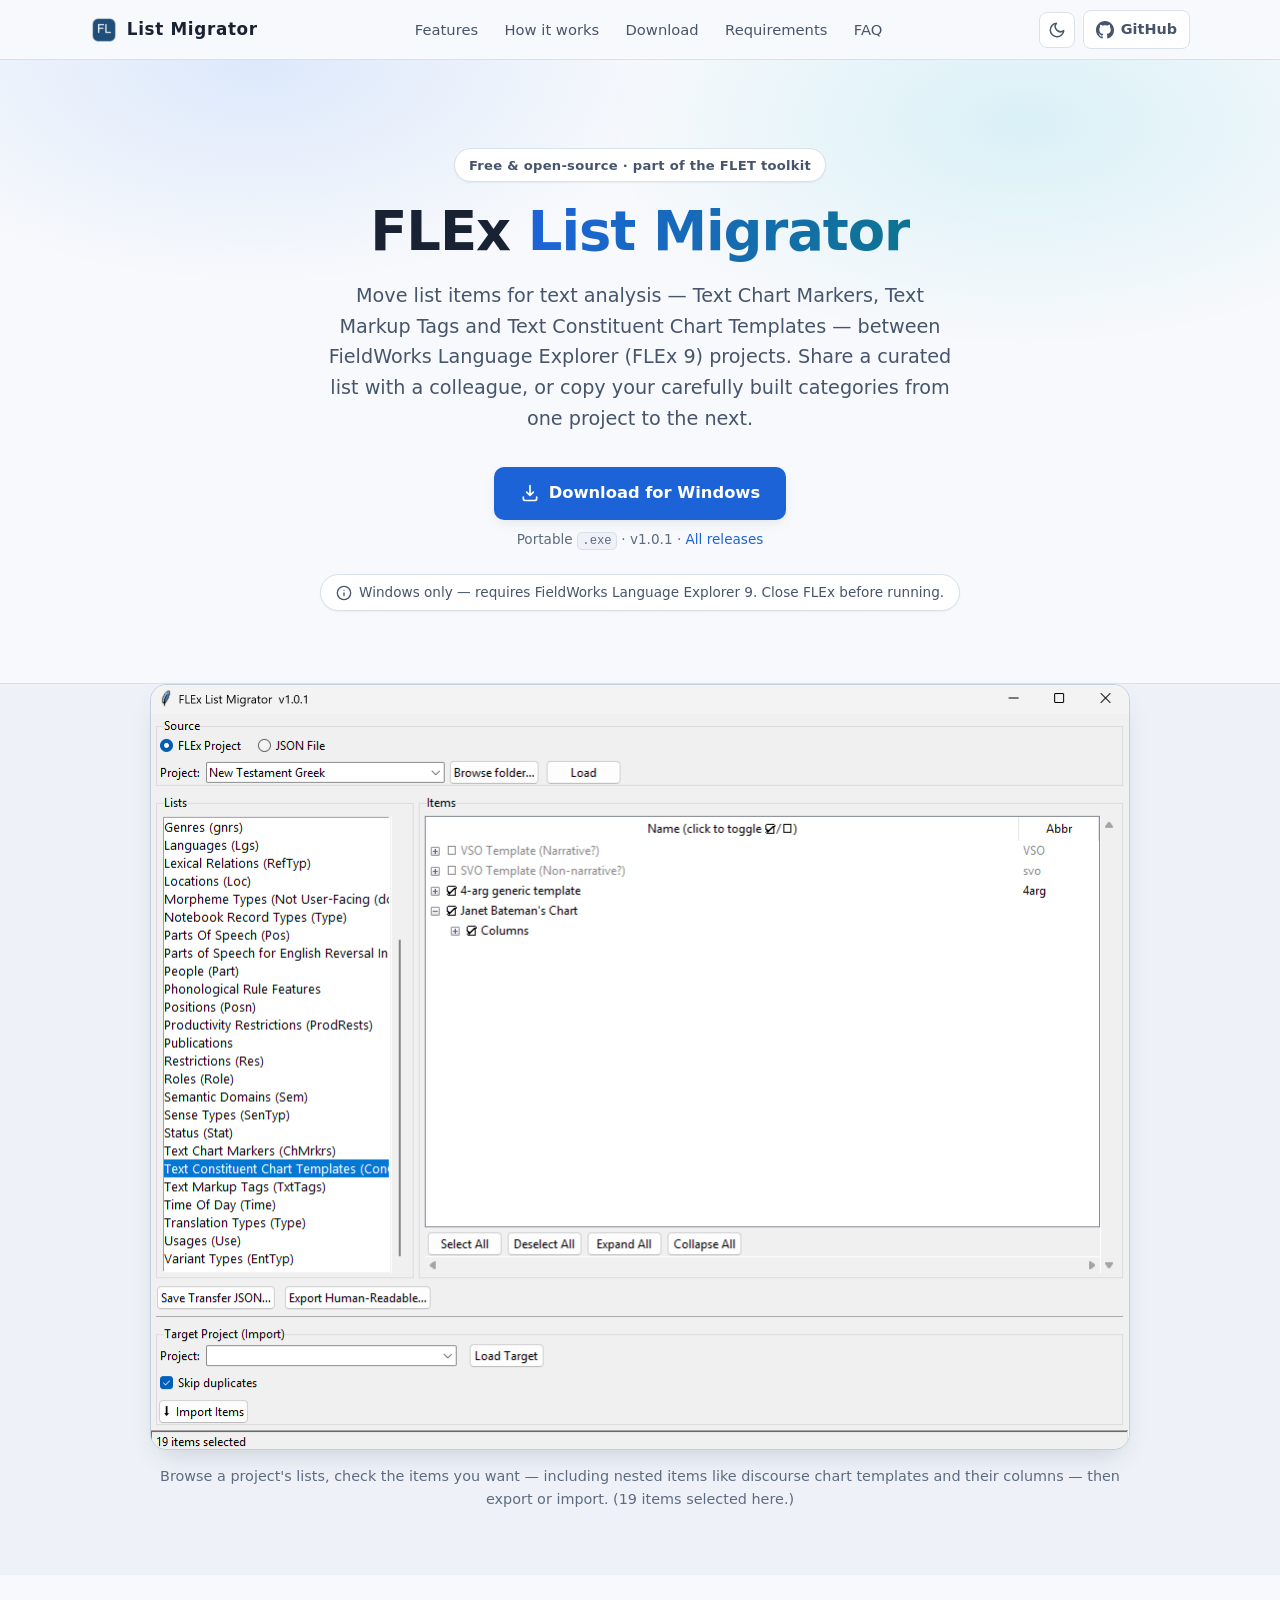
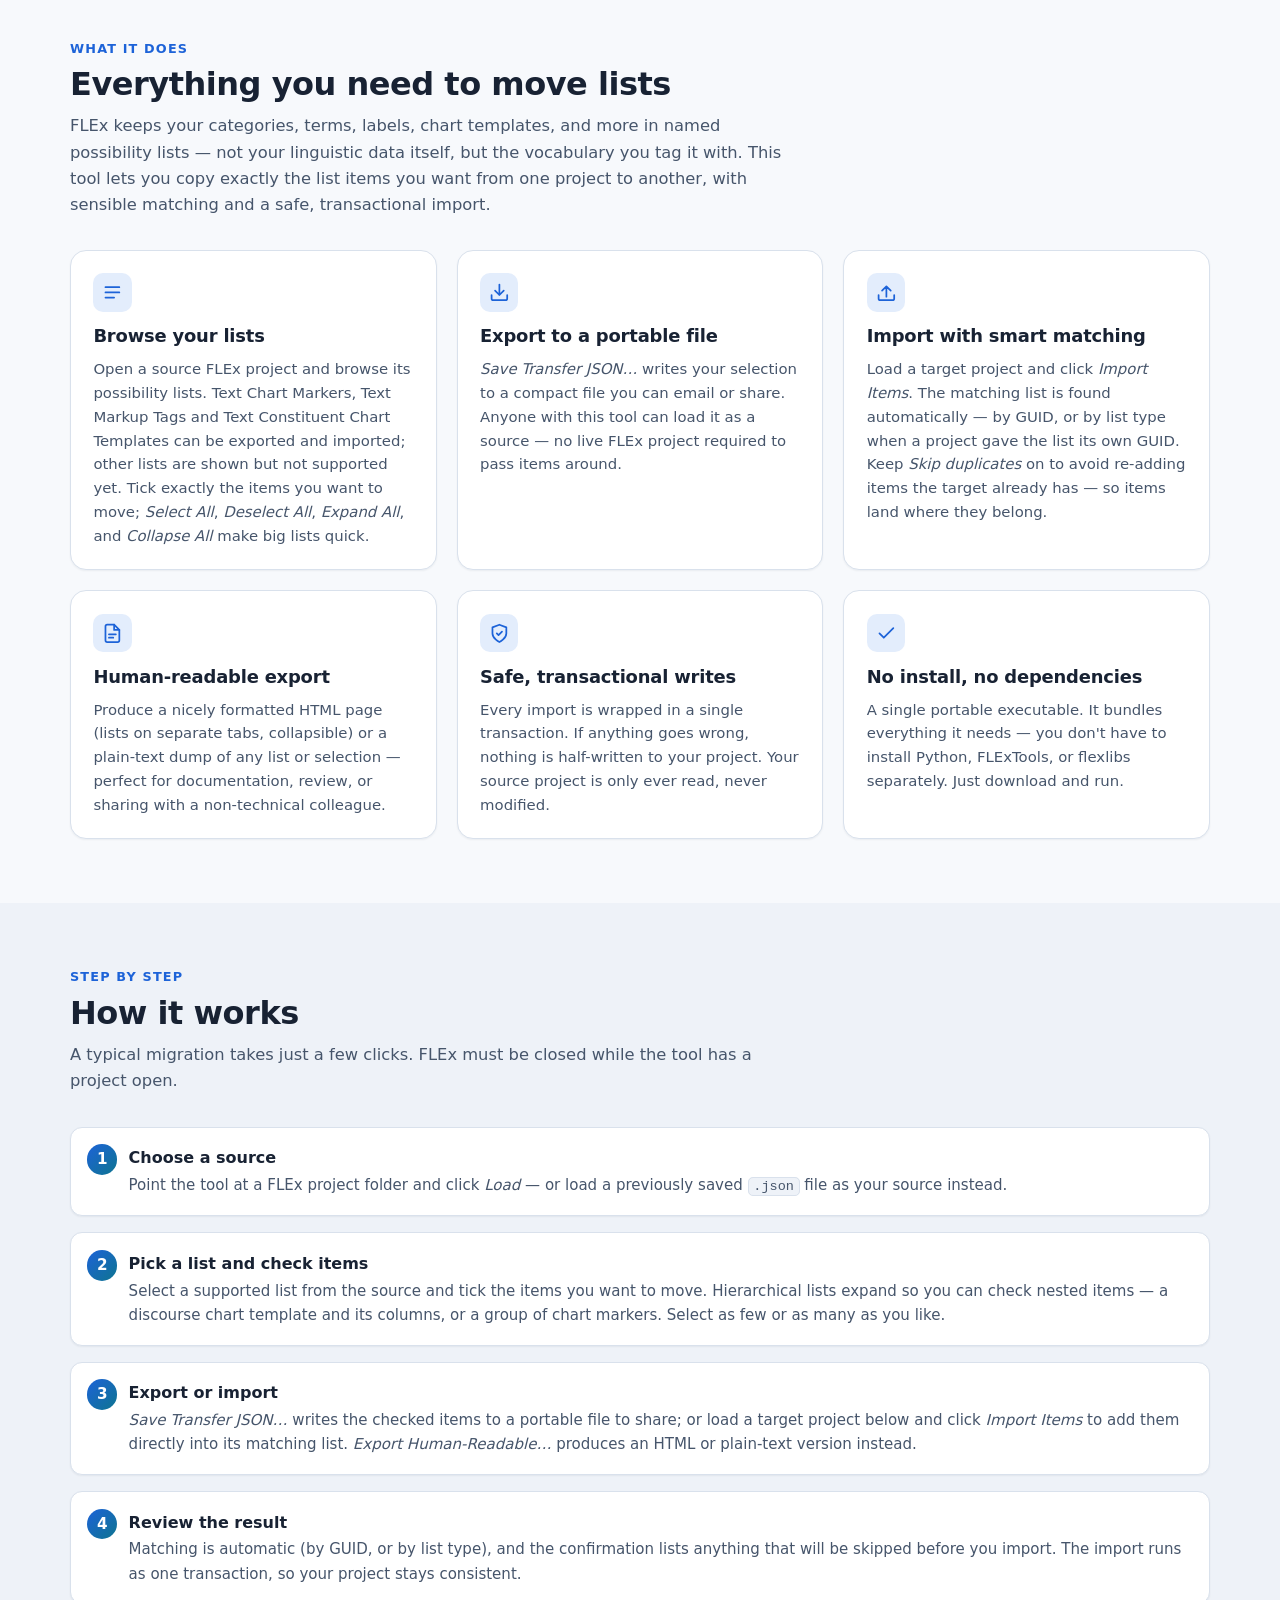
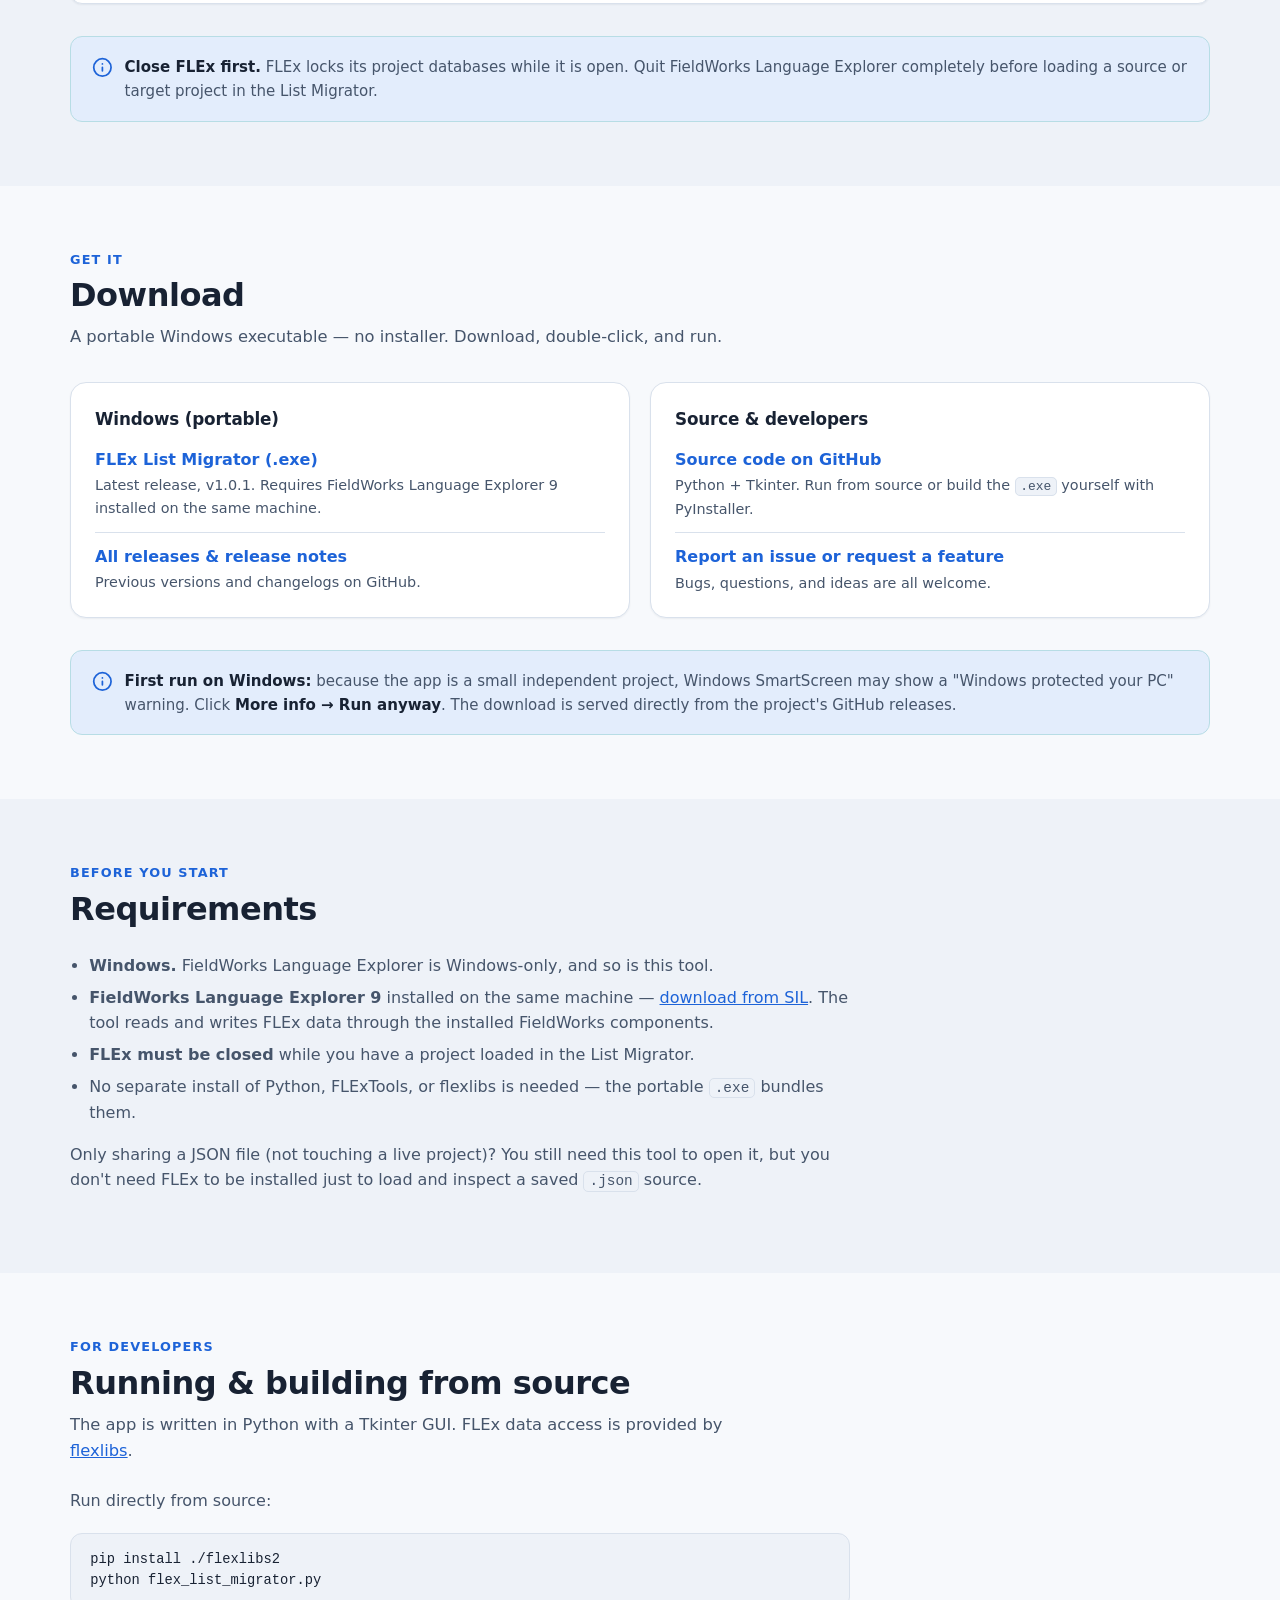
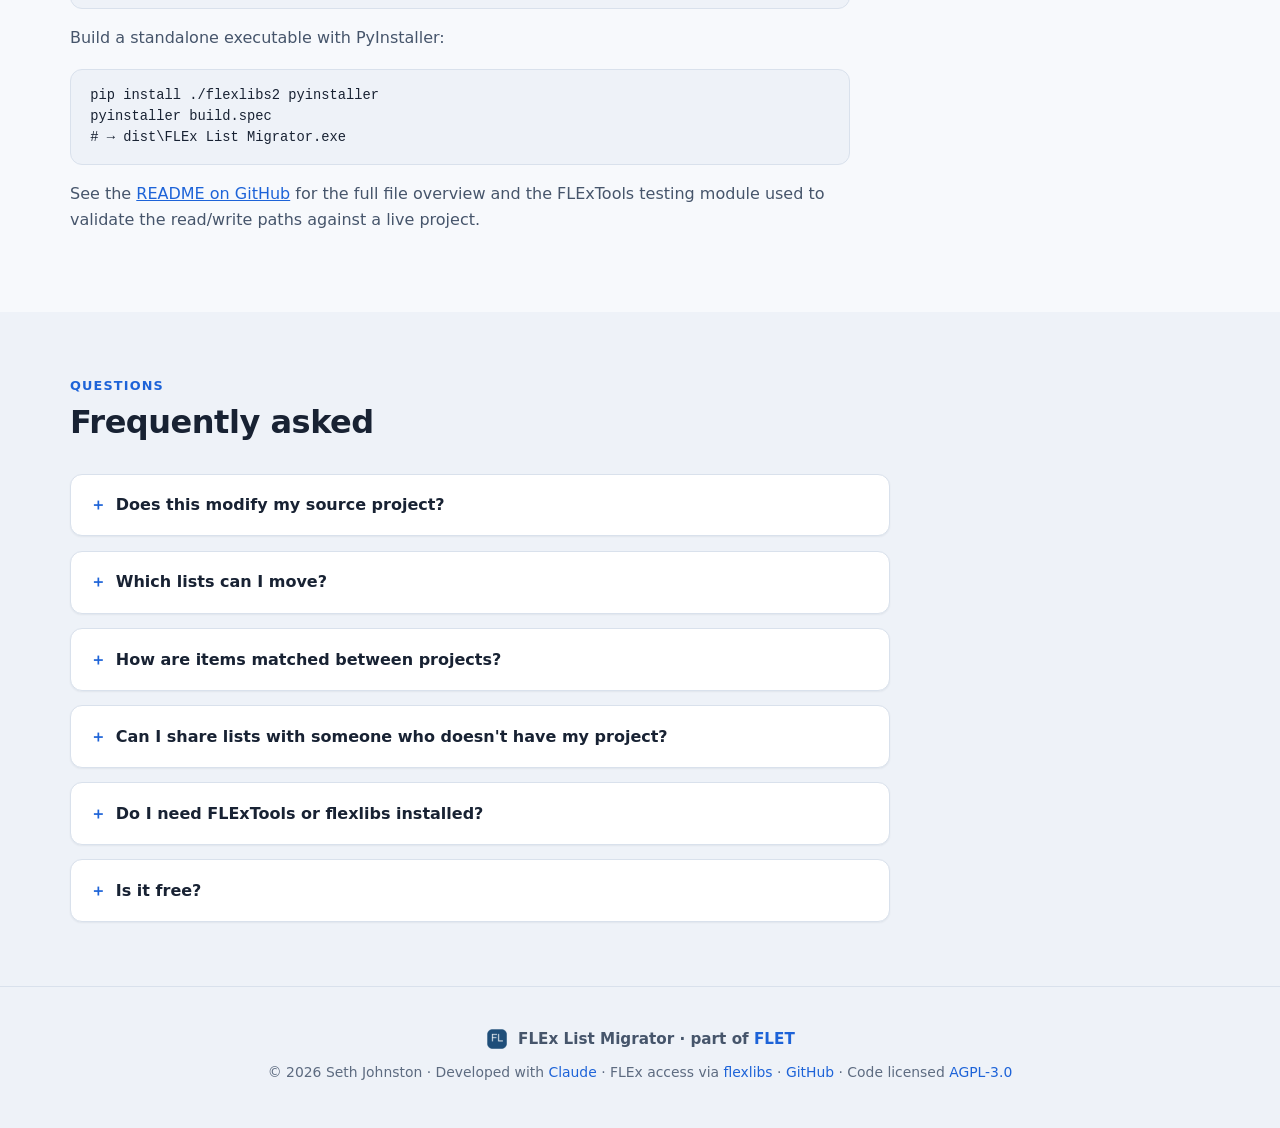
==== commit a25eff55: "Carry all list-item fields, version the transfer format, limit to text lists (1.1.0) - Export and im" ====
--- a/docs/index.html
+++ b/docs/index.html
@@ -4,7 +4,7 @@
   <meta charset="UTF-8" />
   <meta name="viewport" content="width=device-width,initial-scale=1" />
   <title>FLEx List Migrator — move possibility list items between FLEx projects</title>
-  <meta name="description" content="A free standalone Windows app for migrating possibility list items (Parts of Speech, Semantic Domains, custom lists, and more) between FieldWorks Language Explorer (FLEx 9) projects." />
+  <meta name="description" content="A free standalone Windows app for moving text-analysis list items (Text Chart Markers, Text Markup Tags and Text Constituent Chart Templates) between FieldWorks Language Explorer (FLEx 9) projects." />
   <meta name="color-scheme" content="light dark" />
   <meta name="theme-color" content="#0b1020" />
   <link rel="icon" href="favicon.ico" sizes="any" />
@@ -59,7 +59,7 @@
       <div class="hero-inner">
         <p class="hero-eyebrow">Free &amp; open-source · part of the FLET toolkit</p>
         <h1 id="project-title">FLEx <span class="accent-text">List Migrator</span></h1>
-        <p class="tagline" id="project-tagline">Move possibility list items — Parts of Speech, Semantic Domains, Text Markup Tags, custom lists, and more — between FieldWorks Language Explorer (FLEx&nbsp;9) projects. Share a curated list with a colleague, or copy your carefully built categories from one project to the next.</p>
+        <p class="tagline" id="project-tagline">Move list items for text analysis — Text Chart Markers, Text Markup Tags and Text Constituent Chart Templates — between FieldWorks Language Explorer (FLEx&nbsp;9) projects. Share a curated list with a colleague, or copy your carefully built categories from one project to the next.</p>
         <div class="hero-download">
           <a class="btn btn-primary btn-download" id="download-btn" href="https://github.com/rulingAnts/flex-list-migrator/releases/latest/download/FLEx.List.Migrator.exe">
             <svg aria-hidden="true" viewBox="0 0 24 24" width="20" height="20" fill="none" stroke="currentColor" stroke-width="2" stroke-linecap="round" stroke-linejoin="round">
@@ -99,8 +99,8 @@
 
           <article class="tool-card feature-card">
             <span class="feature-icon" aria-hidden="true"><svg viewBox="0 0 24 24" fill="none" stroke="currentColor" stroke-width="2" stroke-linecap="round" stroke-linejoin="round"><path d="M4 6h16M4 12h16M4 18h10"/></svg></span>
-            <h3>Browse any list</h3>
-            <p>Open a source FLEx project and browse any possibility list — Parts of Speech, Semantic Domains, Text Markup Tags, Text Constituent Chart Templates, custom lists, and more. Tick exactly the items you want to move; <em>Select All</em>, <em>Deselect All</em>, <em>Expand All</em>, and <em>Collapse All</em> make big lists quick.</p>
+            <h3>Browse your lists</h3>
+            <p>Open a source FLEx project and browse its possibility lists. Text Chart Markers, Text Markup Tags and Text Constituent Chart Templates can be exported and imported; other lists are shown but not supported yet. Tick exactly the items you want to move; <em>Select All</em>, <em>Deselect All</em>, <em>Expand All</em>, and <em>Collapse All</em> make big lists quick.</p>
           </article>
 
           <article class="tool-card feature-card">
@@ -112,7 +112,7 @@
           <article class="tool-card feature-card">
             <span class="feature-icon" aria-hidden="true"><svg viewBox="0 0 24 24" fill="none" stroke="currentColor" stroke-width="2" stroke-linecap="round" stroke-linejoin="round"><path d="M3 15v4a2 2 0 0 0 2 2h14a2 2 0 0 0 2-2v-4M7 10l5-5 5 5M12 5v12"/></svg></span>
             <h3>Import with smart matching</h3>
-            <p>Load a target project and click <em>Import Items</em>. Built-in lists are matched automatically by GUID; custom lists are matched by name. Keep <em>Skip duplicates</em> on to avoid re-adding items the target already has — so items land where they belong.</p>
+            <p>Load a target project and click <em>Import Items</em>. The matching list is found automatically — by GUID, or by list type when a project gave the list its own GUID. Keep <em>Skip duplicates</em> on to avoid re-adding items the target already has — so items land where they belong.</p>
           </article>
 
           <article class="tool-card feature-card">
@@ -151,7 +151,7 @@
           </li>
           <li>
             <strong>Pick a list and check items</strong>
-            <p>Select any possibility list from the source and tick the items you want to move. Hierarchical lists expand so you can check nested items — a discourse chart template and its columns, a semantic domain and its subdomains. Select as few or as many as you like.</p>
+            <p>Select a supported list from the source and tick the items you want to move. Hierarchical lists expand so you can check nested items — a discourse chart template and its columns, or a group of chart markers. Select as few or as many as you like.</p>
           </li>
           <li>
             <strong>Export or import</strong>
@@ -159,7 +159,7 @@
           </li>
           <li>
             <strong>Review the result</strong>
-            <p>Matching is automatic (by GUID for built-in lists, by name for custom lists). The import runs as one transaction, so your project stays consistent.</p>
+            <p>Matching is automatic (by GUID, or by list type), and the confirmation lists anything that will be skipped before you import. The import runs as one transaction, so your project stays consistent.</p>
           </li>
         </ol>
         <div class="callout">
@@ -262,11 +262,11 @@
           </details>
           <details>
             <summary>Which lists can I move?</summary>
-            <p>Any FLEx possibility list — the categories, terms, labels, and chart markers/templates FLEx stores in named lists: Parts of Speech, Semantic Domains, Text Markup Tags, chart markers, Academic Domains, and your own custom lists, among others.</p>
+            <p>This version exports and imports Text Chart Markers, Text Markup Tags and Text Constituent Chart Templates, with every field FLEx shows for their items: name, abbreviation, description, discussion, status, confidence, researchers, restrictions and subitems. Other lists (Parts of Speech, Semantic Domains, entry types, custom lists and more) can be browsed but not exported or imported yet. Support for them may come in a future release; see <a href="https://github.com/rulingAnts/flex-list-migrator/issues/1" target="_blank" rel="noopener">the known issue</a>.</p>
           </details>
           <details>
             <summary>How are items matched between projects?</summary>
-            <p>Built-in lists are matched by their stable GUID, so a "Semantic Domains" list in one project maps to the same list in another. Custom lists are matched by name.</p>
+            <p>By the list's GUID first. If a project gave the list its own GUID, it is found by list type instead (for example, the Text Chart Markers list), and by name as a last resort. If nothing matches, the tool asks which list to use.</p>
           </details>
           <details>
             <summary>Can I share lists with someone who doesn't have my project?</summary>
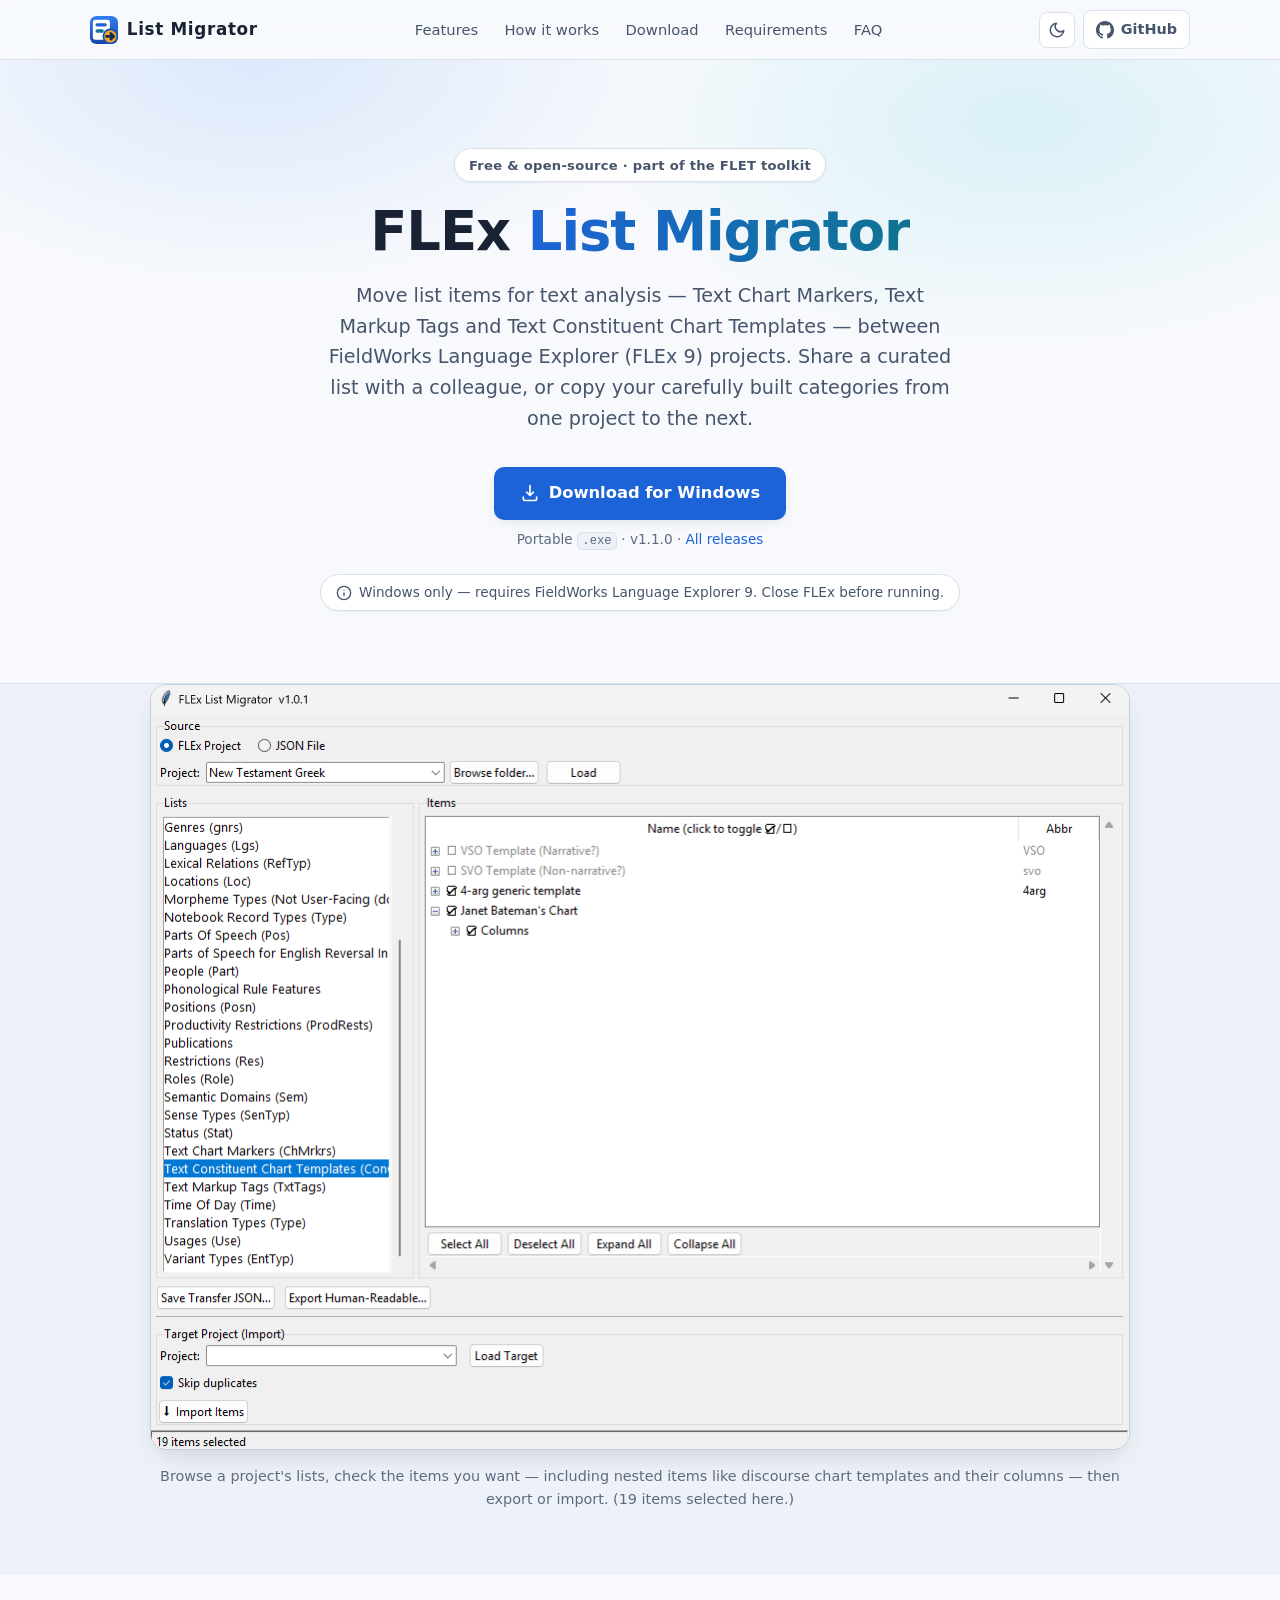
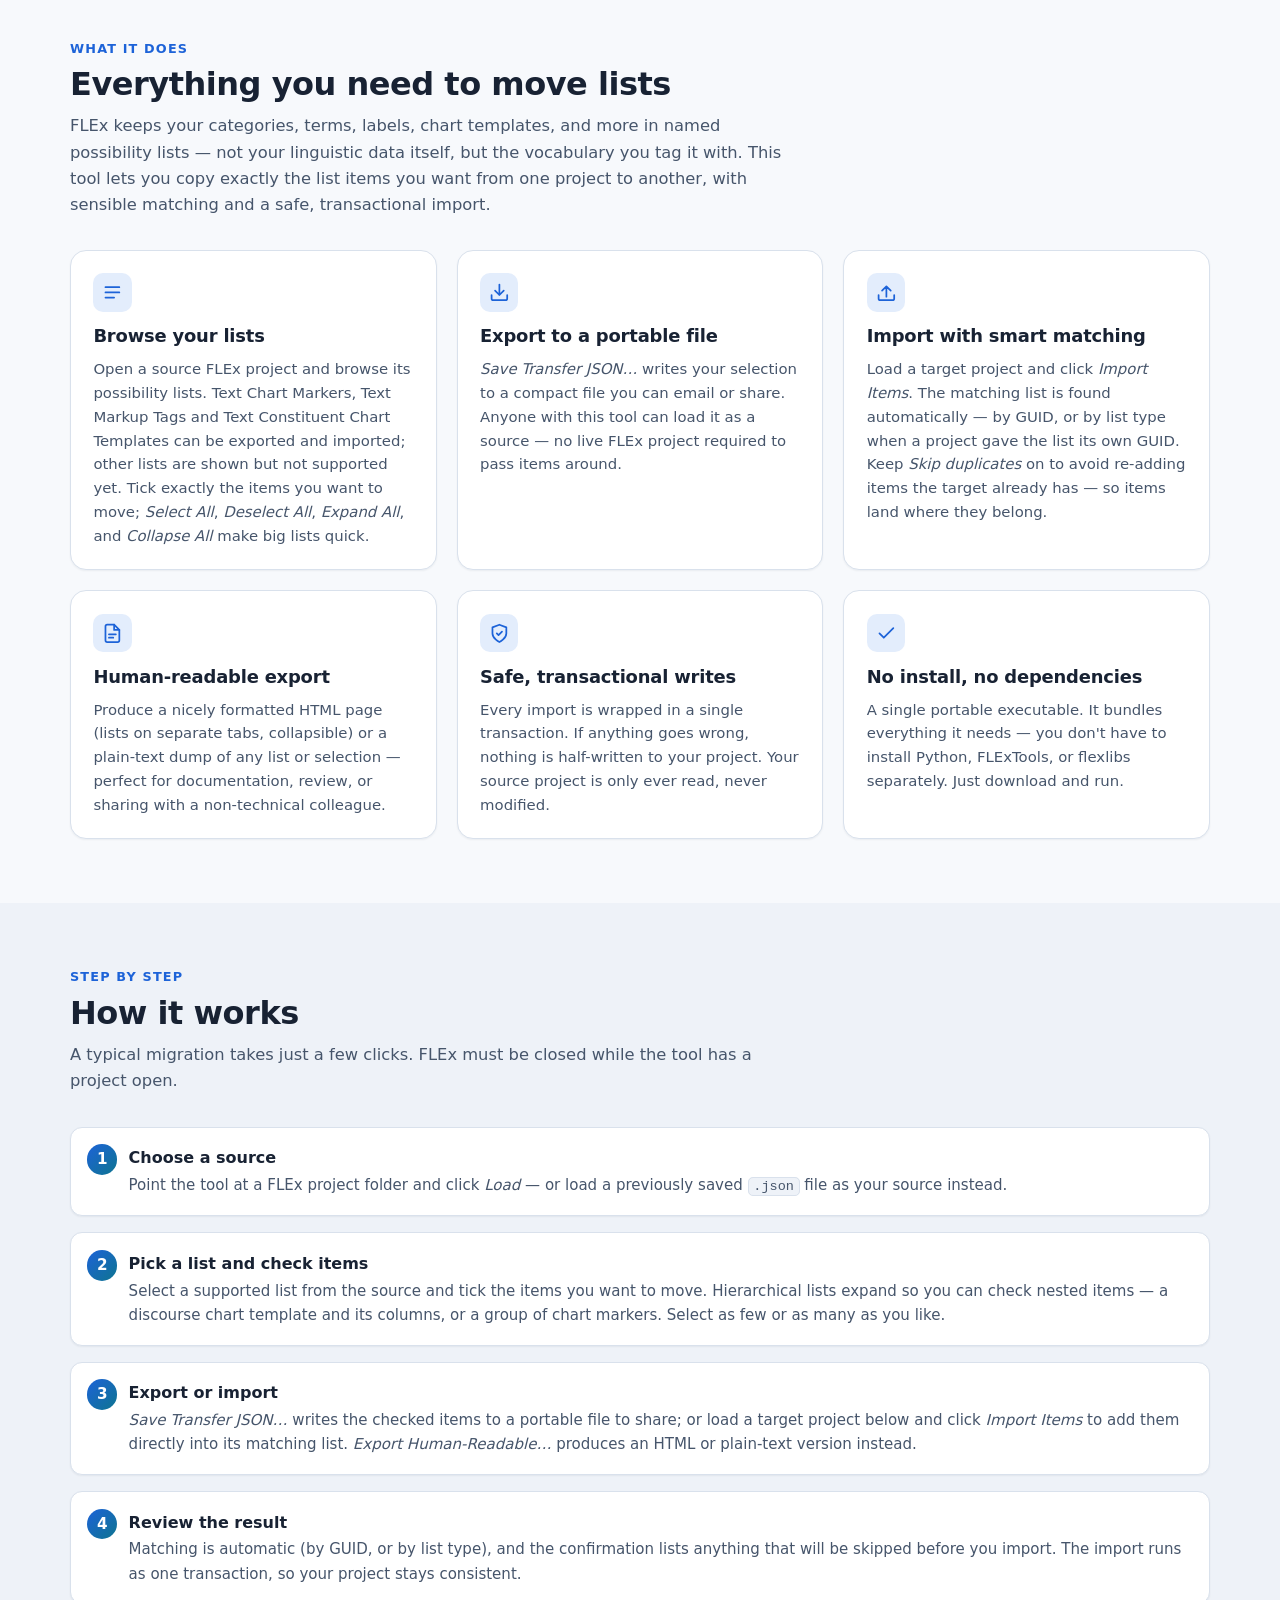
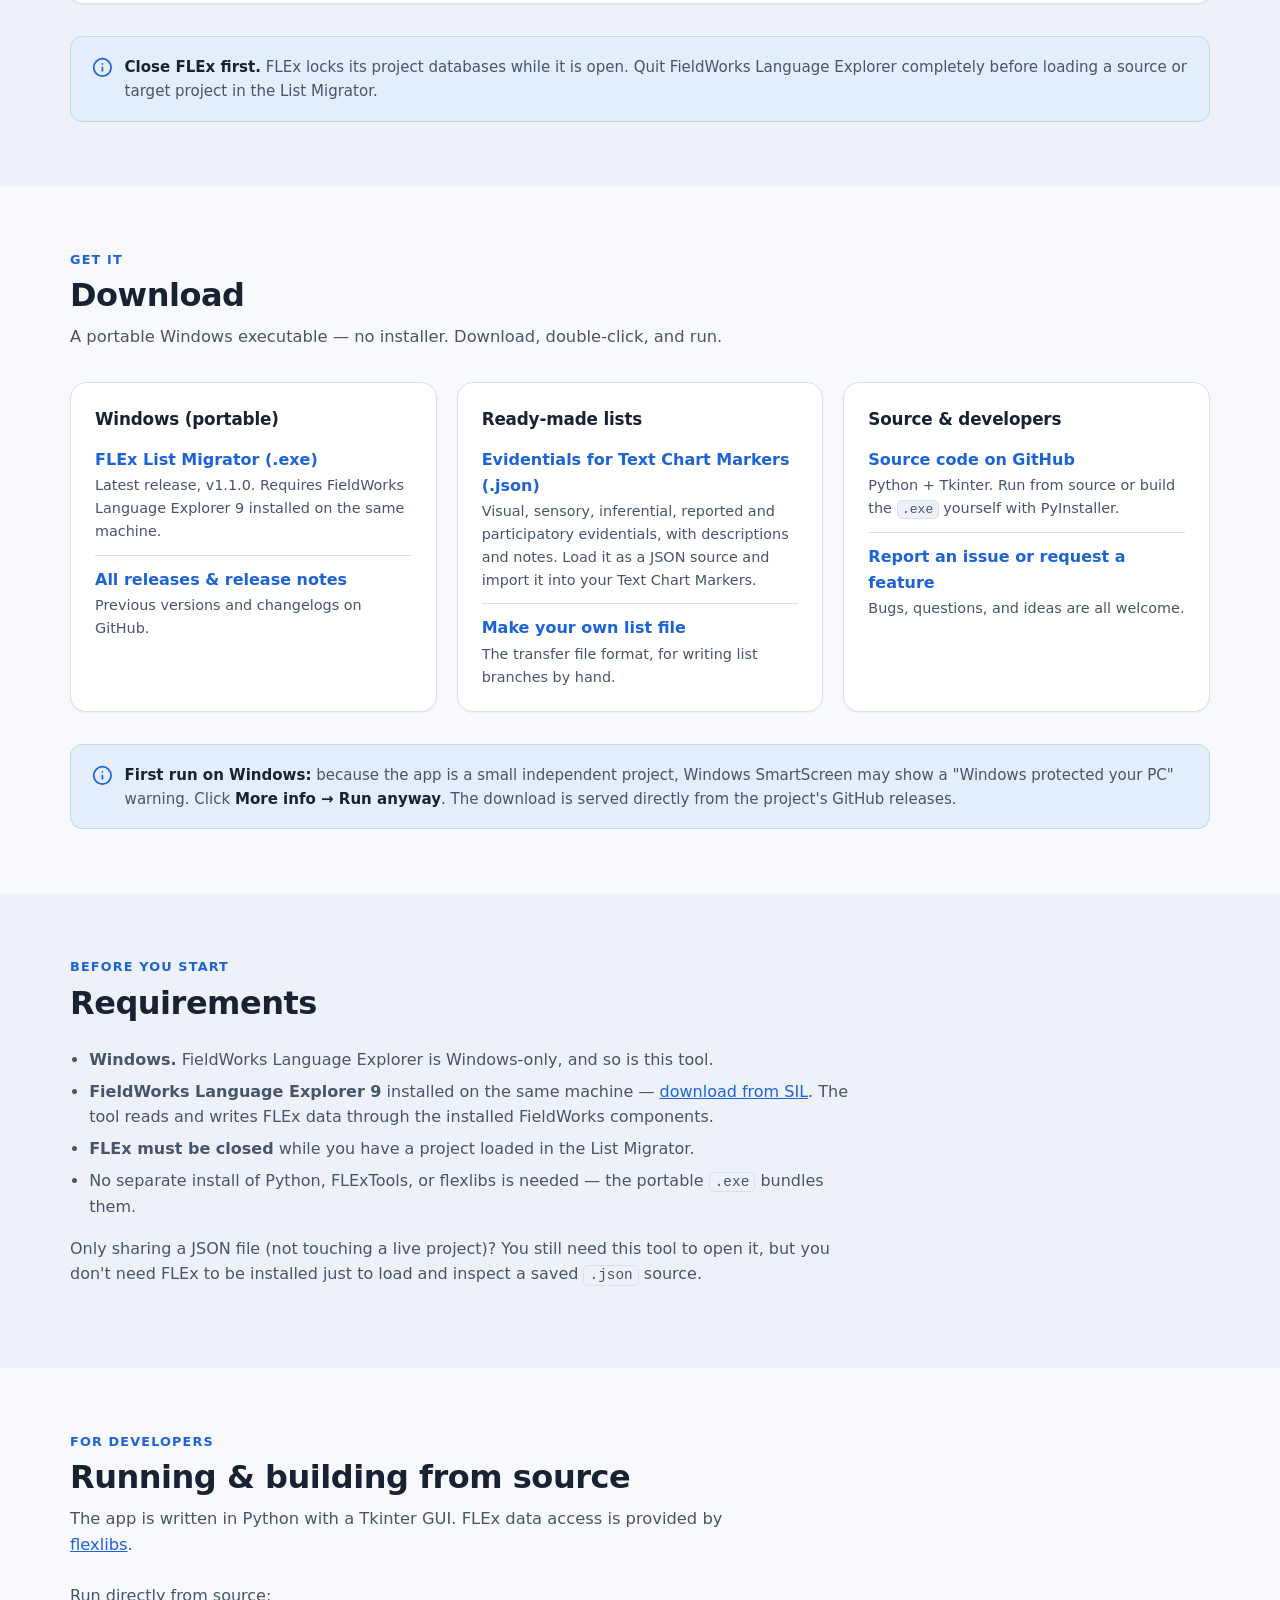
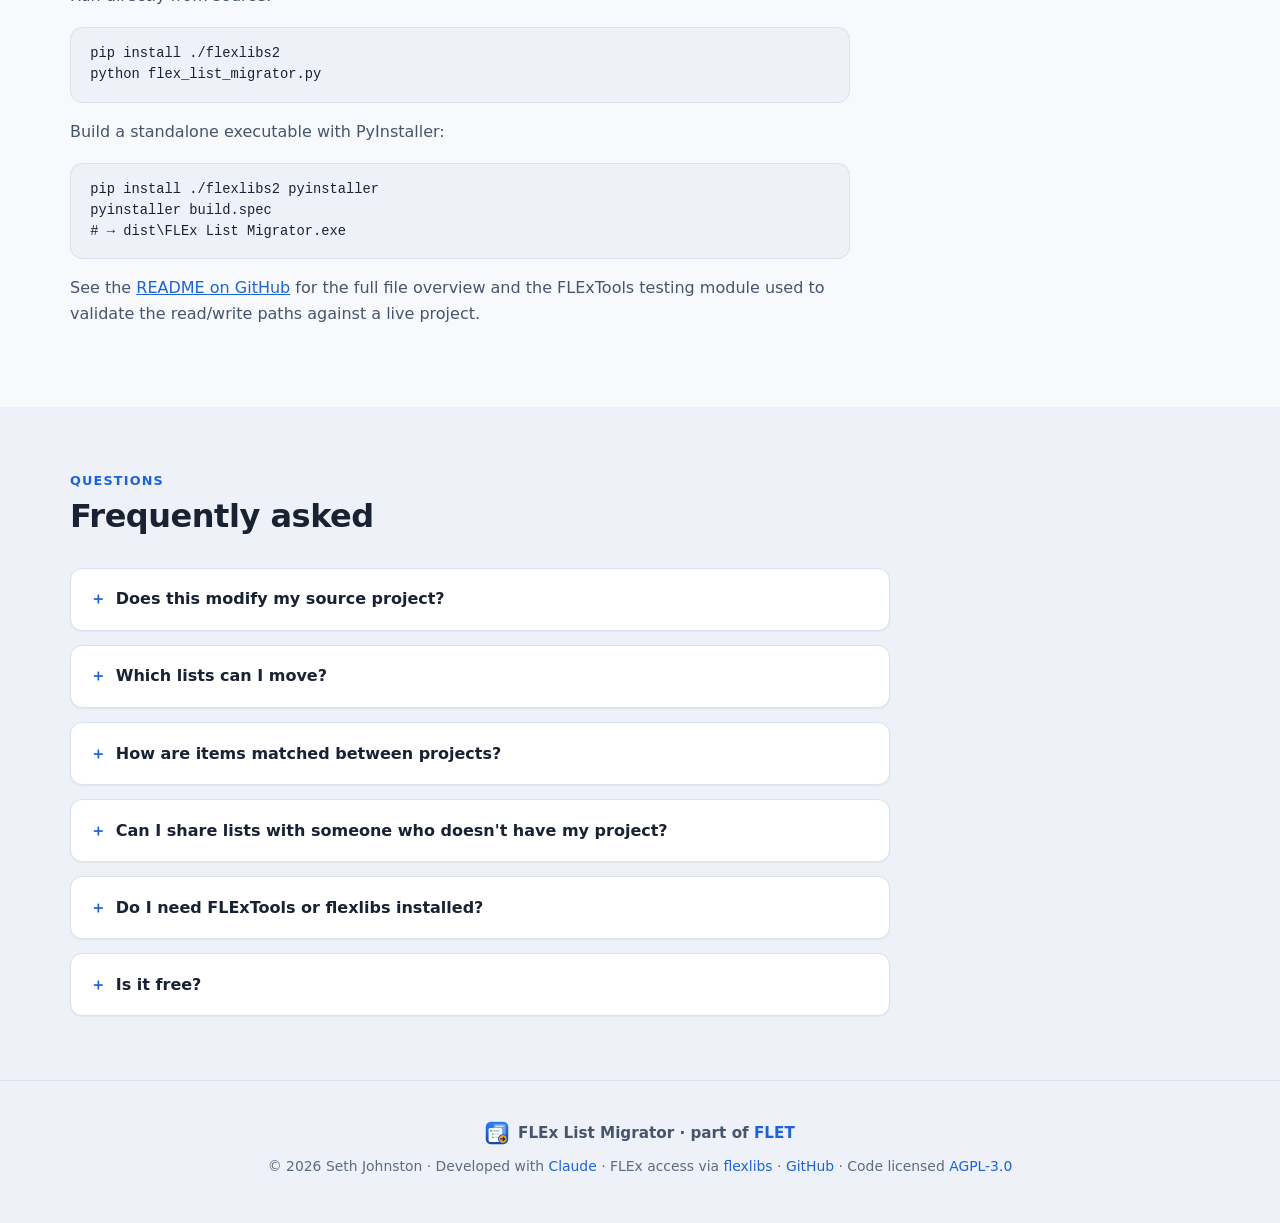
==== commit cabf079d: "New app icon; website icons, manifest and ready-made list download - New original icon (two list car" ====
--- a/docs/index.html
+++ b/docs/index.html
@@ -8,6 +8,9 @@
   <meta name="color-scheme" content="light dark" />
   <meta name="theme-color" content="#0b1020" />
   <link rel="icon" href="favicon.ico" sizes="any" />
+  <link rel="icon" type="image/svg+xml" href="favicon.svg" />
+  <link rel="apple-touch-icon" href="180x180.png" />
+  <link rel="manifest" href="site.webmanifest" />
   <link rel="stylesheet" href="styles.css" />
   <script>
     // Apply saved theme before first paint to avoid a flash of the wrong theme.
@@ -25,7 +28,7 @@
   <header class="site-header">
     <div class="site-header-inner">
       <a class="brand" href="#top" aria-label="FLEx List Migrator home">
-        <img src="favicon.ico" alt="" width="28" height="28" />
+        <img src="favicon.svg" alt="" width="28" height="28" />
         <span>List Migrator</span>
       </a>
       <nav class="site-nav" aria-label="Site sections">
@@ -68,7 +71,7 @@
             Download for Windows
           </a>
           <p class="hero-meta">
-            Portable <code>.exe</code> · <span id="version-label">v1.0.1</span> ·
+            Portable <code>.exe</code> · <span id="version-label">v1.1.0</span> ·
             <a href="https://github.com/rulingAnts/flex-list-migrator/releases" target="_blank" rel="noopener">All releases<span class="sr-only"> (opens in a new tab)</span></a>
           </p>
         </div>
@@ -182,11 +185,24 @@
             <ul class="link-list">
               <li>
                 <a id="download-btn-2" href="https://github.com/rulingAnts/flex-list-migrator/releases/latest/download/FLEx.List.Migrator.exe">FLEx List Migrator (.exe)</a>
-                <span>Latest release, <span id="version-label-2">v1.0.1</span>. Requires FieldWorks Language Explorer 9 installed on the same machine.</span>
+                <span>Latest release, <span id="version-label-2">v1.1.0</span>. Requires FieldWorks Language Explorer 9 installed on the same machine.</span>
               </li>
               <li>
                 <a href="https://github.com/rulingAnts/flex-list-migrator/releases" target="_blank" rel="noopener">All releases &amp; release notes<span class="sr-only"> (opens in a new tab)</span></a>
                 <span>Previous versions and changelogs on GitHub.</span>
+              </li>
+            </ul>
+          </div>
+          <div class="link-panel">
+            <h3>Ready-made lists</h3>
+            <ul class="link-list">
+              <li>
+                <a href="examples/evidentials-text-chart-markers.json" download>Evidentials for Text Chart Markers (.json)</a>
+                <span>Visual, sensory, inferential, reported and participatory evidentials, with descriptions and notes. Load it as a JSON source and import it into your Text Chart Markers.</span>
+              </li>
+              <li>
+                <a href="https://github.com/rulingAnts/flex-list-migrator/blob/main/TRANSFER_FORMAT.md" target="_blank" rel="noopener">Make your own list file<span class="sr-only"> (opens in a new tab)</span></a>
+                <span>The transfer file format, for writing list branches by hand.</span>
               </li>
             </ul>
           </div>
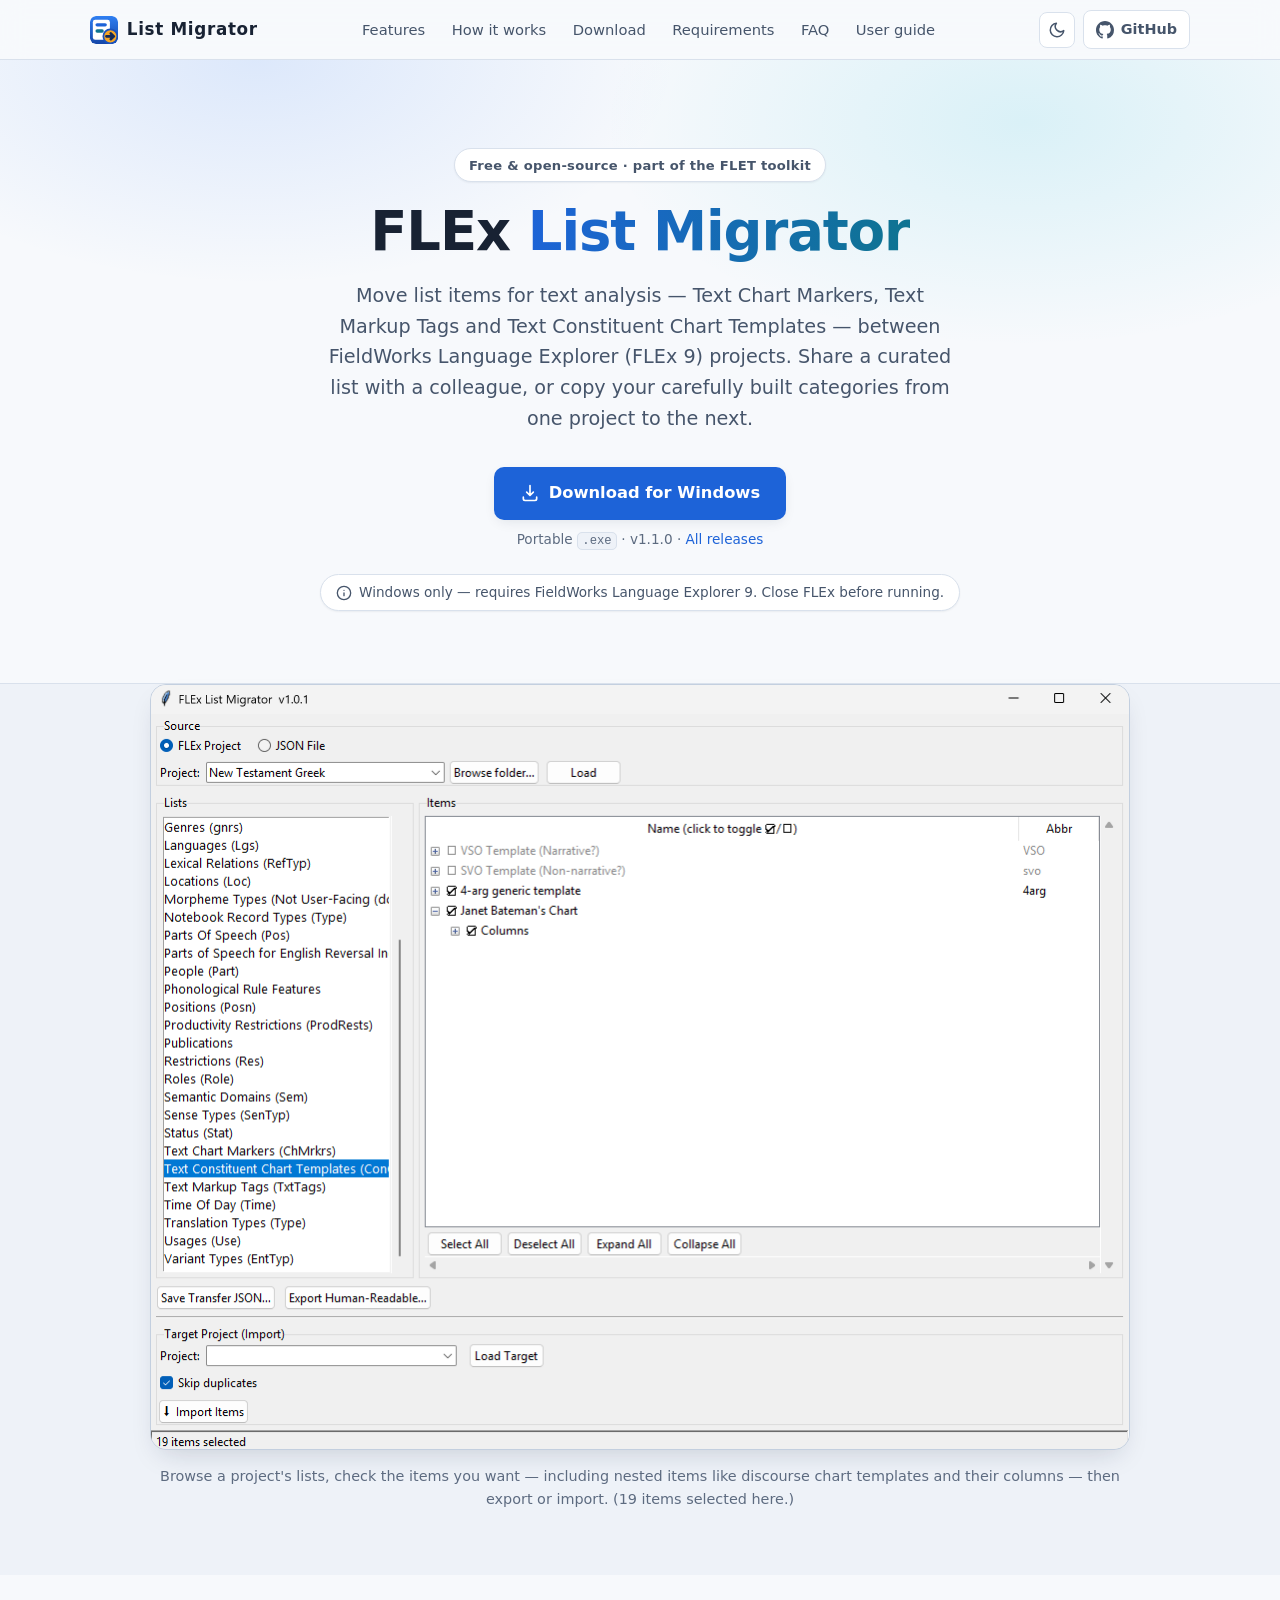
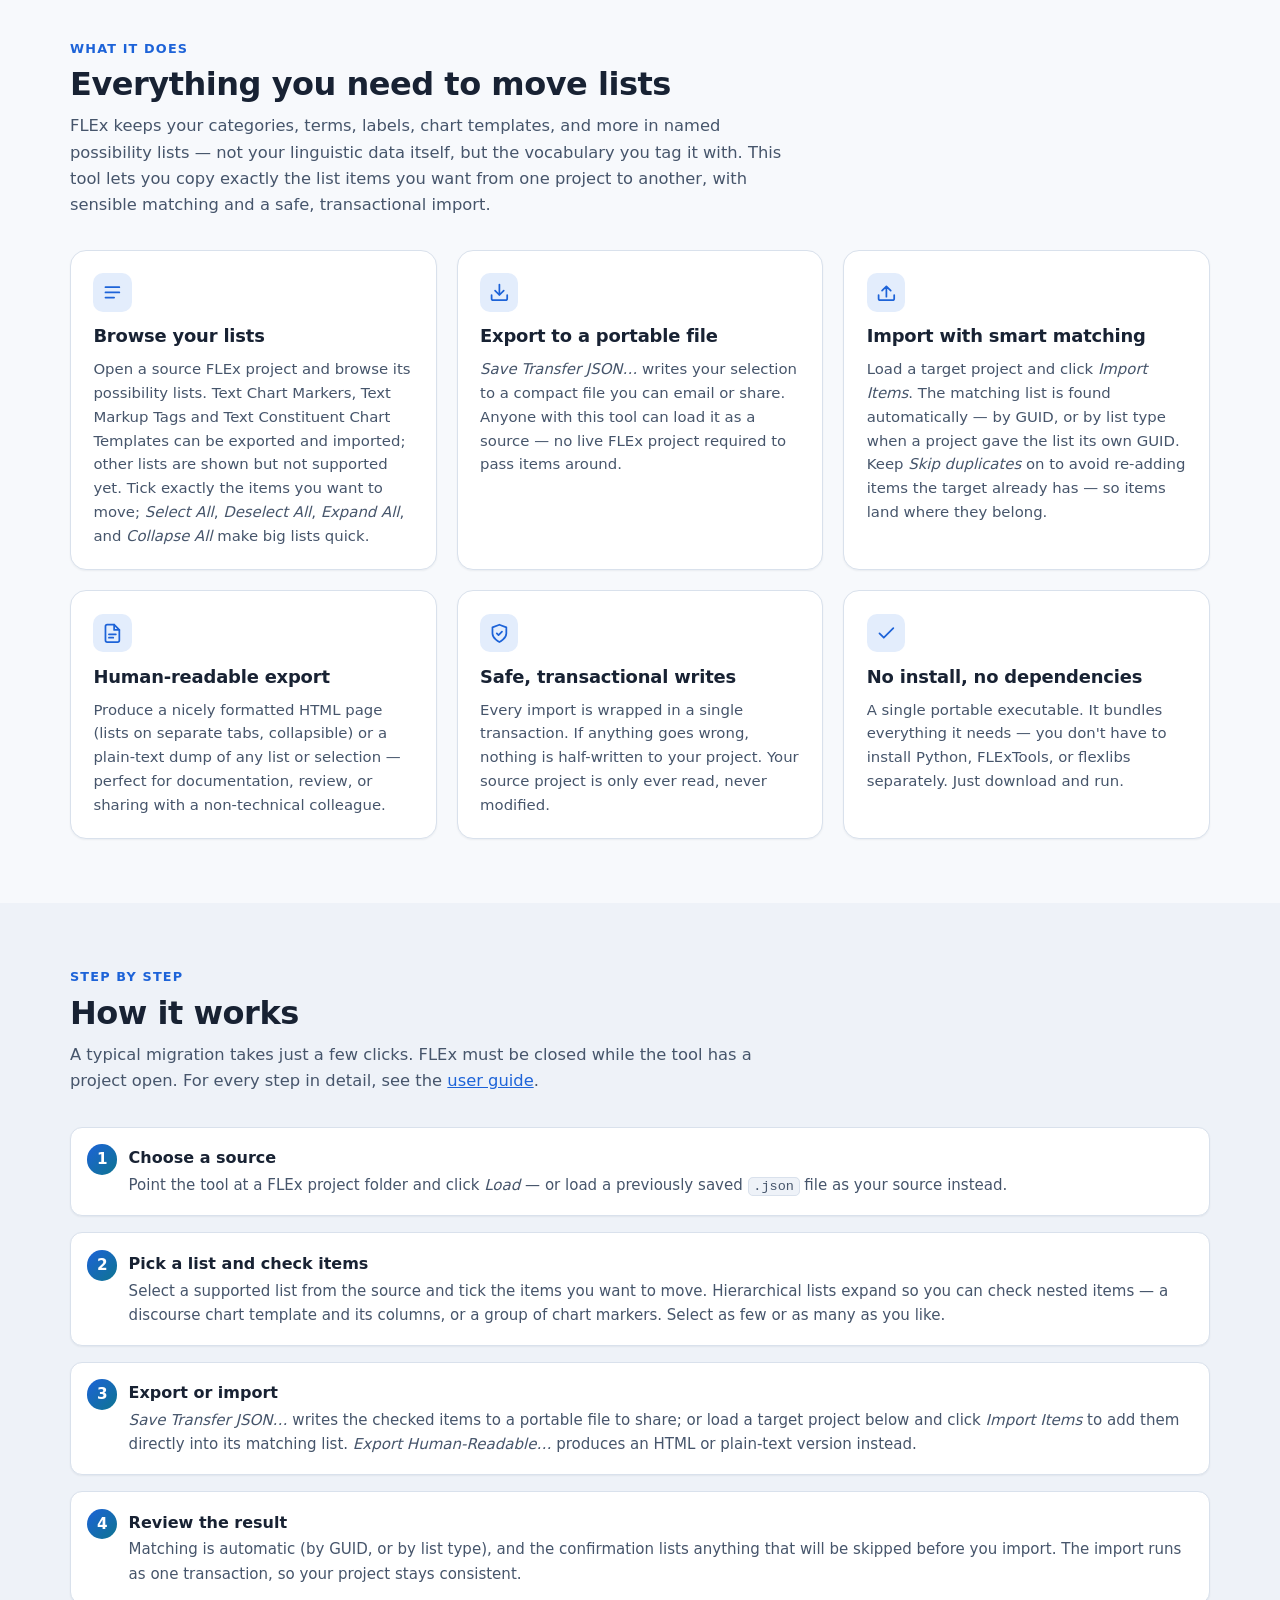
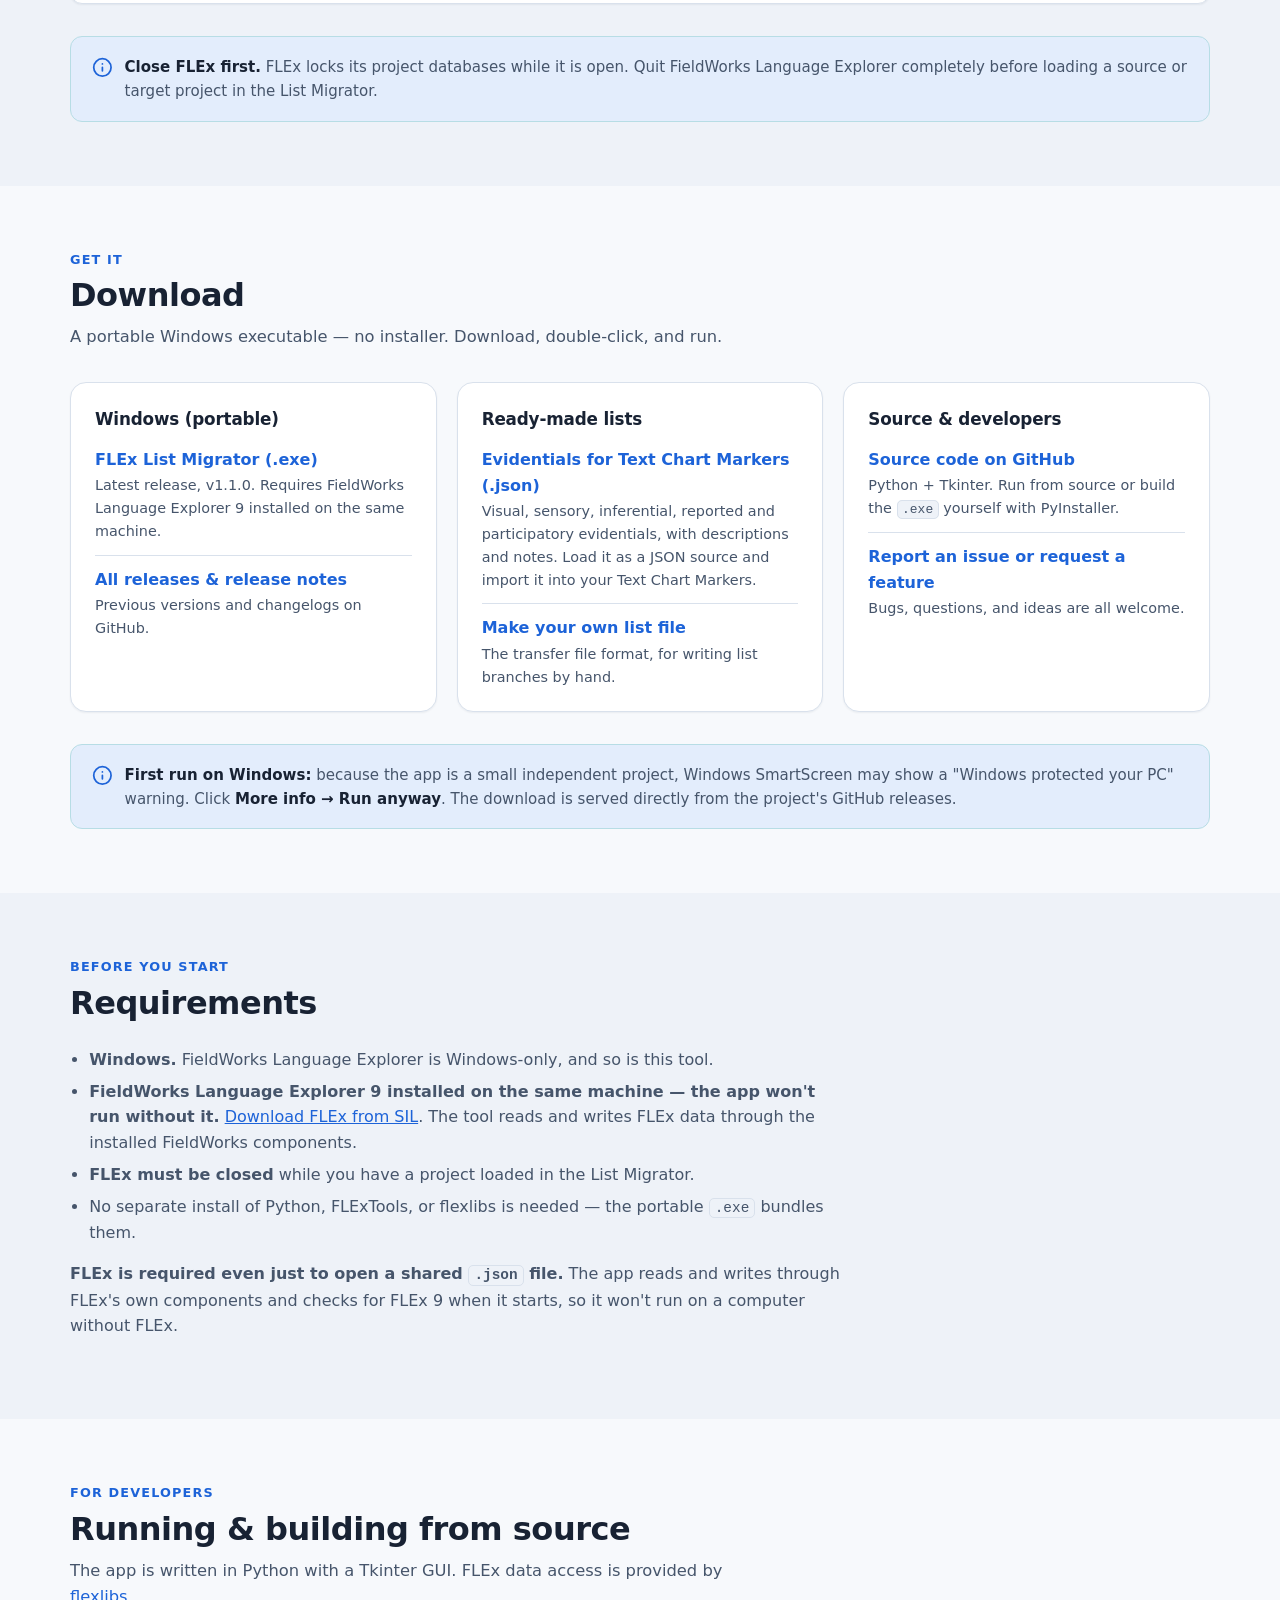
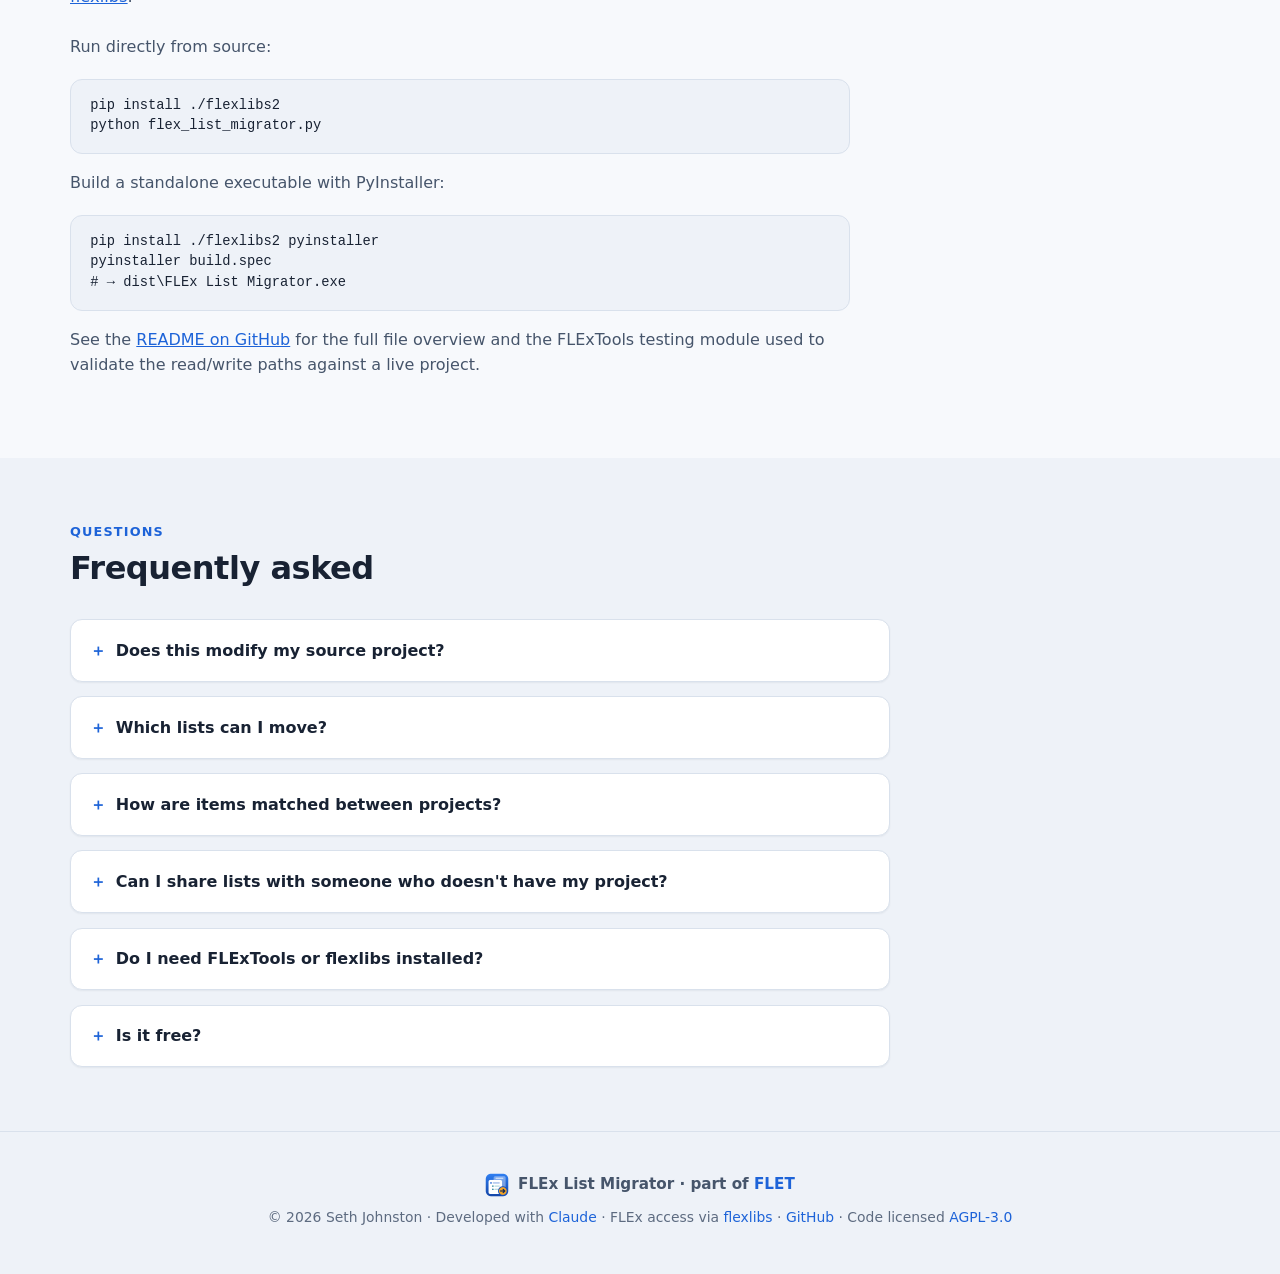
==== commit 358d6f4a: "Add a user guide; state plainly that FLEx must be installed - New docs/guide.html in the site's FLET" ====
--- a/docs/index.html
+++ b/docs/index.html
@@ -37,6 +37,7 @@
         <a href="#download">Download</a>
         <a href="#requirements">Requirements</a>
         <a href="#faq">FAQ</a>
+        <a href="guide.html">User guide</a>
       </nav>
       <div class="header-actions">
         <button id="theme-toggle" class="theme-toggle" type="button" aria-label="Switch to dark theme" title="Toggle color theme">
@@ -145,7 +146,7 @@
         <div class="section-header">
           <p class="section-eyebrow">Step by step</p>
           <h2 id="how-heading">How it works</h2>
-          <p class="section-lede">A typical migration takes just a few clicks. FLEx must be closed while the tool has a project open.</p>
+          <p class="section-lede">A typical migration takes just a few clicks. FLEx must be closed while the tool has a project open. For every step in detail, see the <a href="guide.html">user guide</a>.</p>
         </div>
         <ol class="steps">
           <li>
@@ -236,11 +237,11 @@
         <div class="doc-prose">
           <ul>
             <li><strong>Windows.</strong> FieldWorks Language Explorer is Windows-only, and so is this tool.</li>
-            <li><strong>FieldWorks Language Explorer 9</strong> installed on the same machine — <a href="https://software.sil.org/fieldworks/" target="_blank" rel="noopener">download from SIL<span class="sr-only"> (opens in a new tab)</span></a>. The tool reads and writes FLEx data through the installed FieldWorks components.</li>
+            <li><strong>FieldWorks Language Explorer 9 installed on the same machine — the app won't run without it.</strong> <a href="https://software.sil.org/fieldworks/" target="_blank" rel="noopener">Download FLEx from SIL<span class="sr-only"> (opens in a new tab)</span></a>. The tool reads and writes FLEx data through the installed FieldWorks components.</li>
             <li><strong>FLEx must be closed</strong> while you have a project loaded in the List Migrator.</li>
             <li>No separate install of Python, FLExTools, or flexlibs is needed — the portable <code>.exe</code> bundles them.</li>
           </ul>
-          <p>Only sharing a JSON file (not touching a live project)? You still need this tool to open it, but you don't need FLEx to be installed just to load and inspect a saved <code>.json</code> source.</p>
+          <p><strong>FLEx is required even just to open a shared <code>.json</code> file.</strong> The app reads and writes through FLEx's own components and checks for FLEx 9 when it starts, so it won't run on a computer without FLEx.</p>
         </div>
       </div>
     </section>
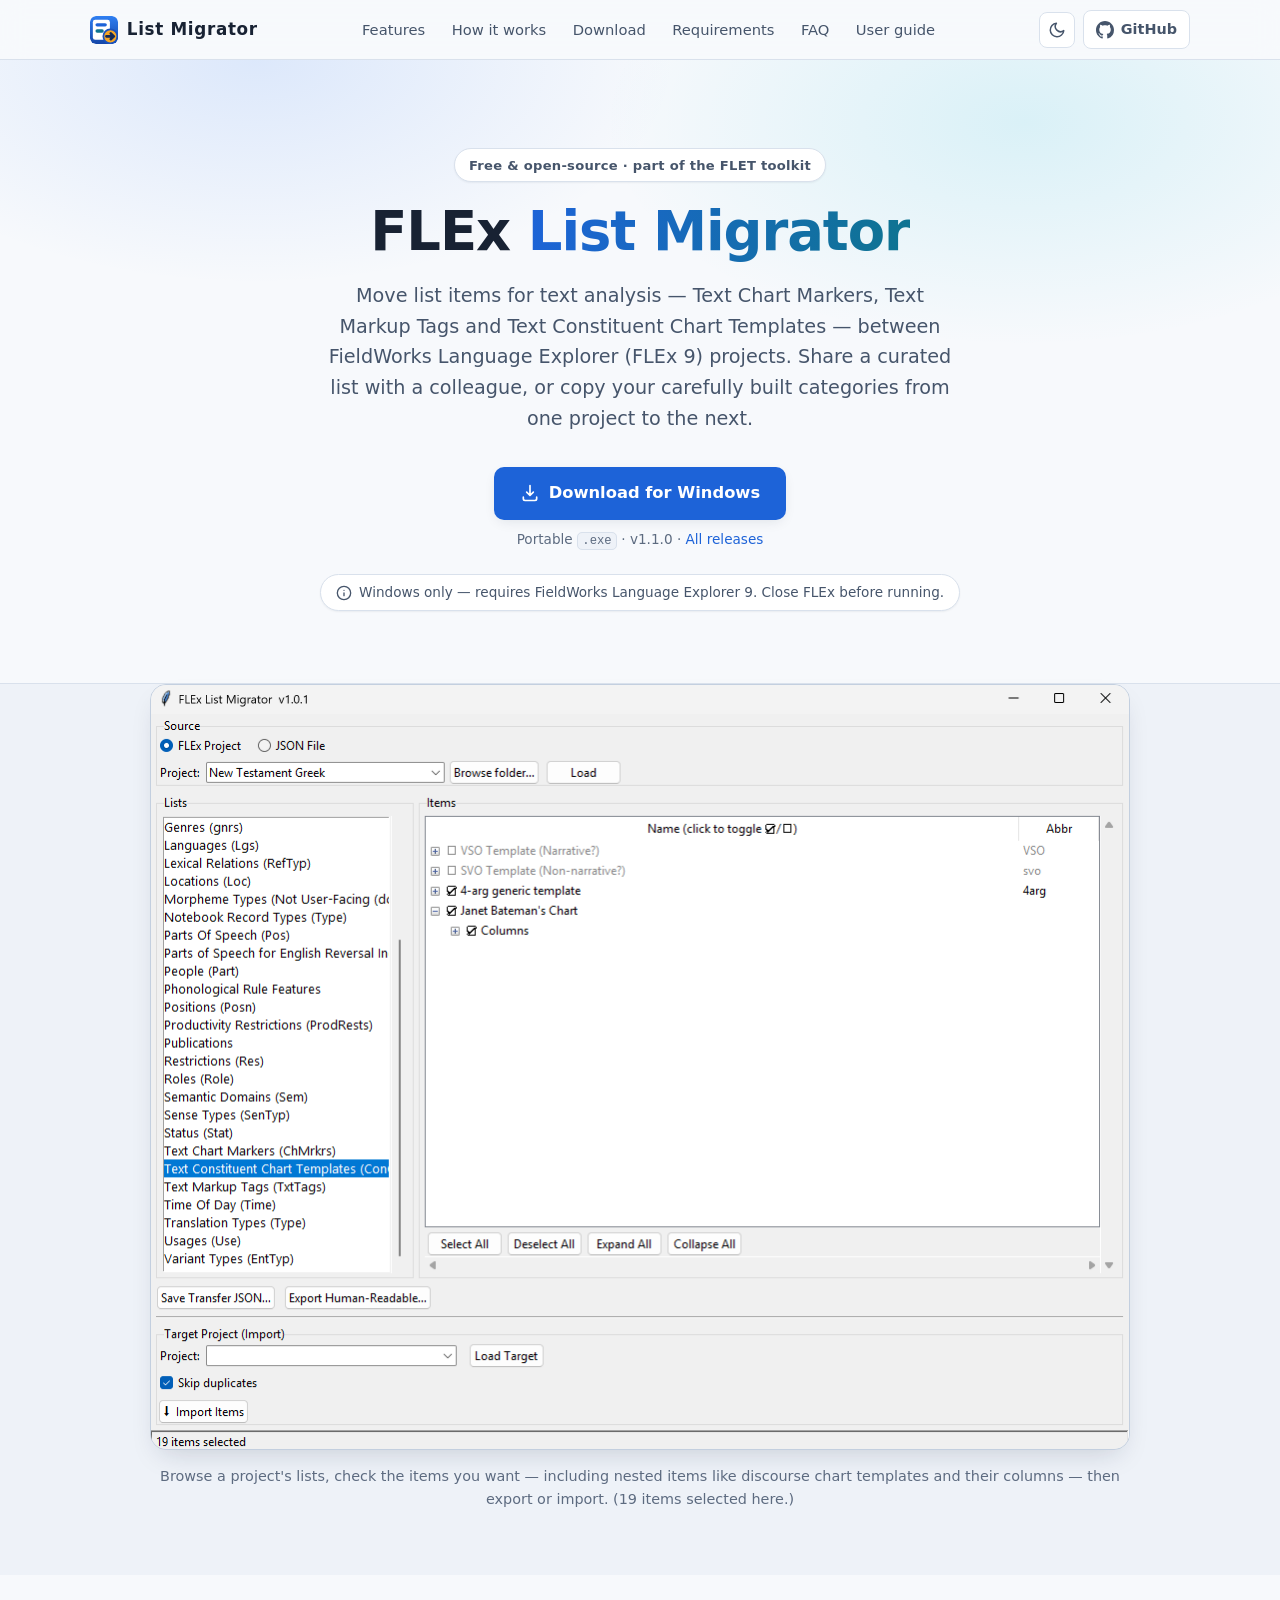
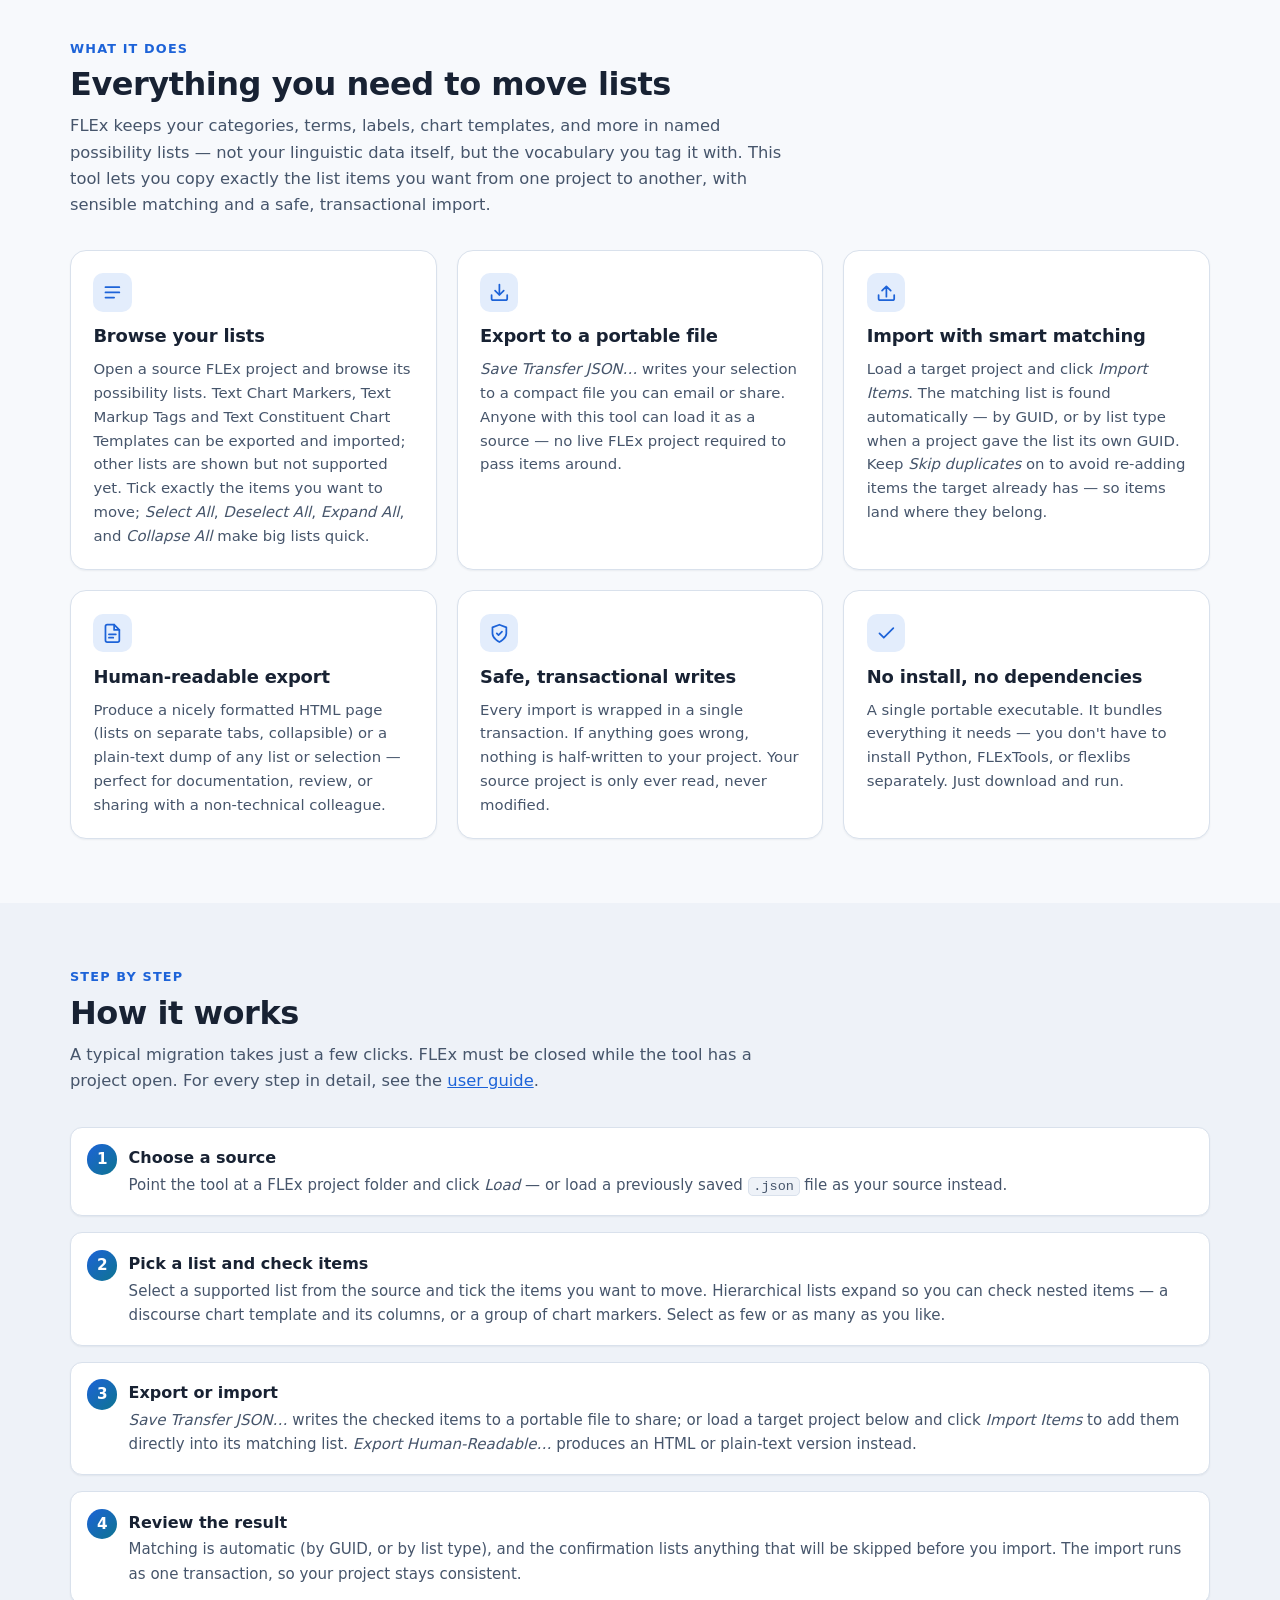
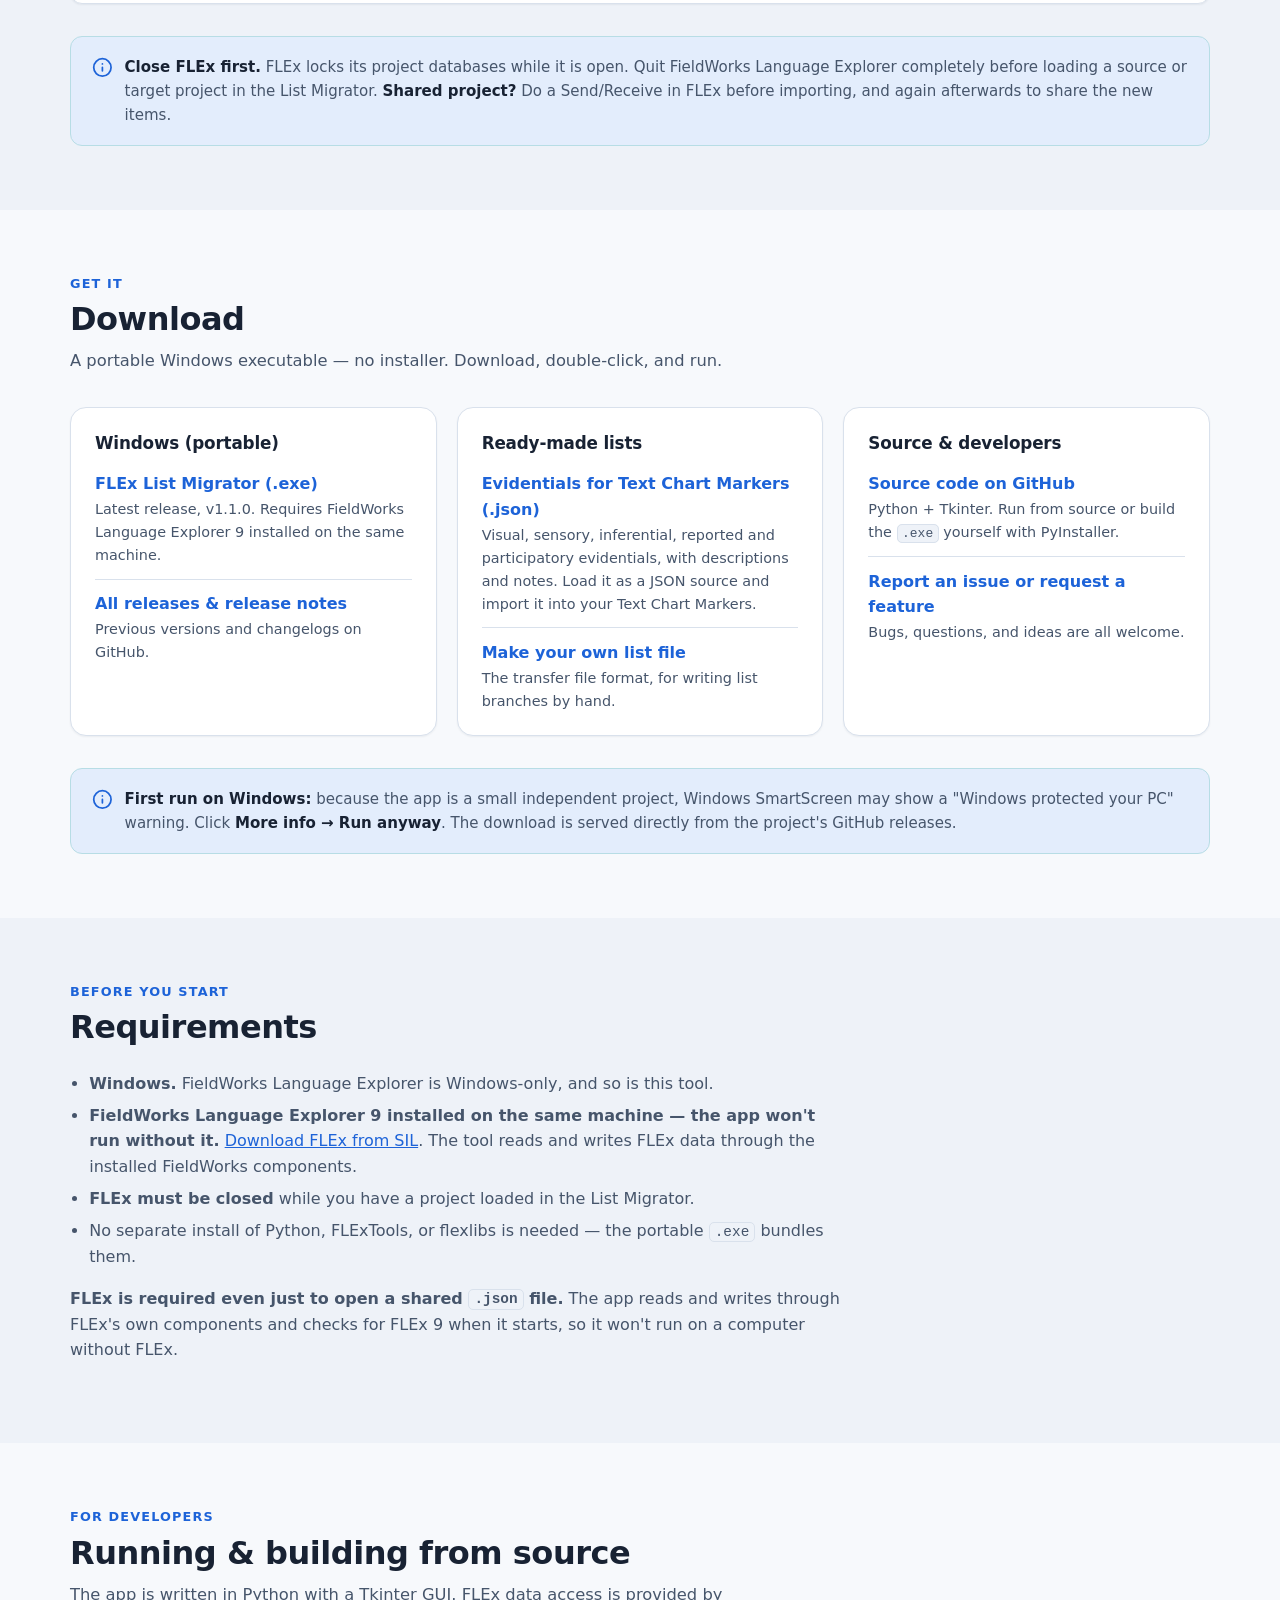
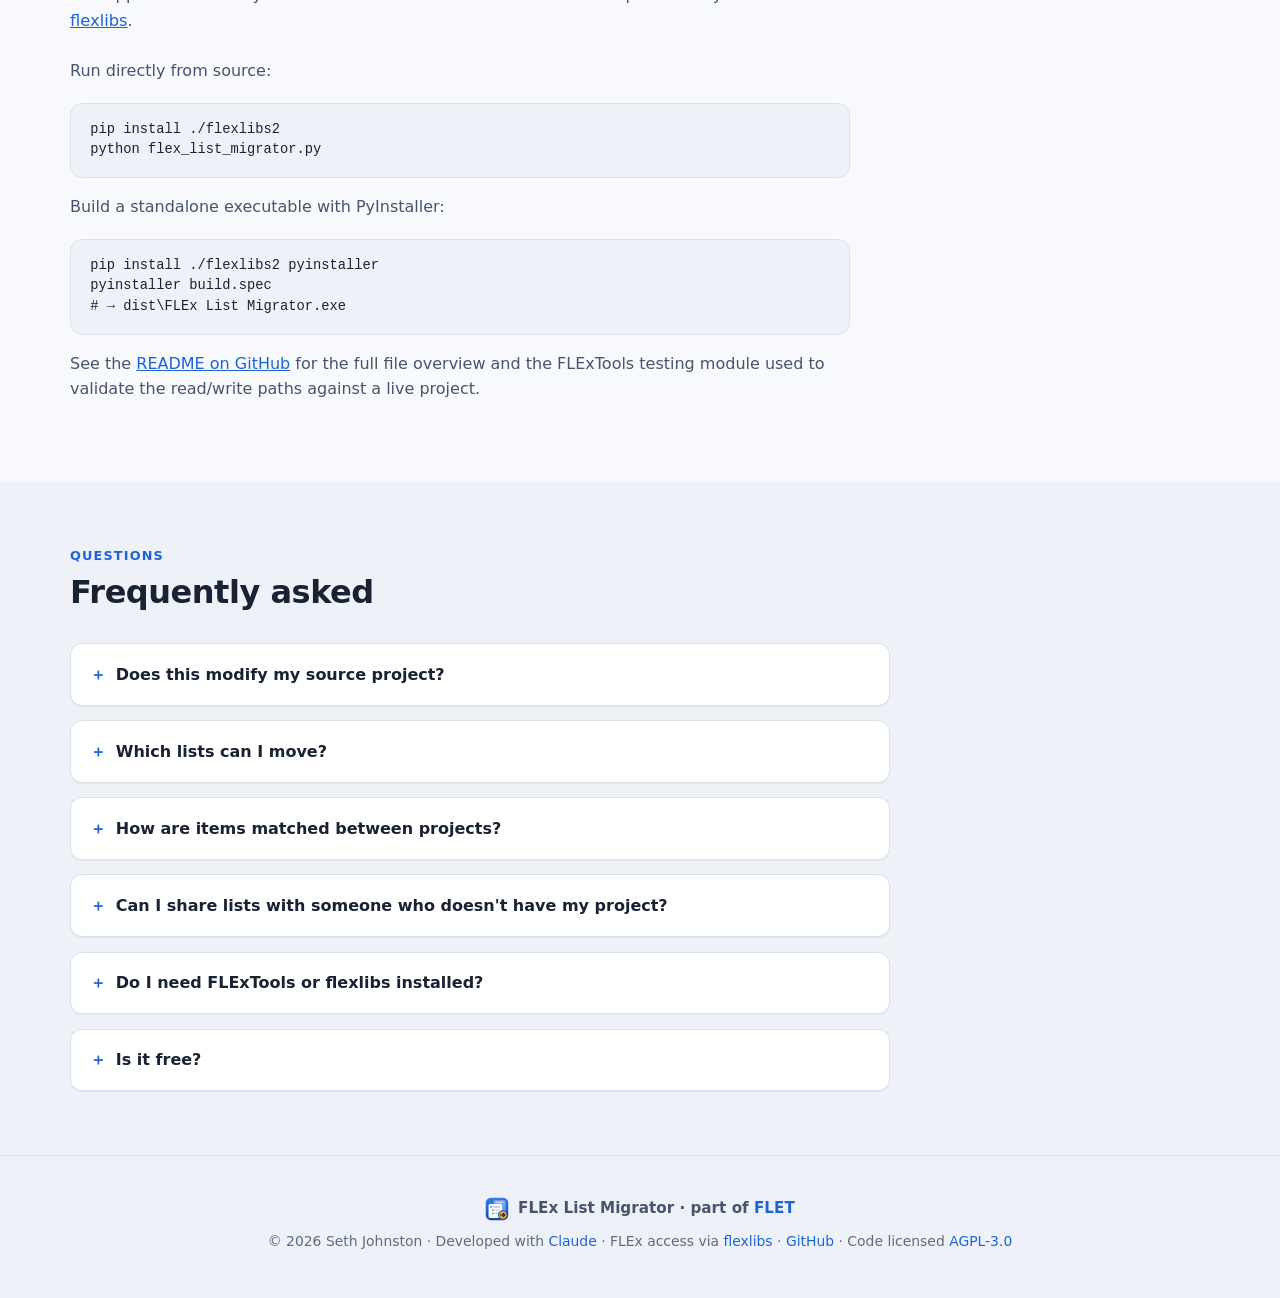
==== commit 4fe47415: "Recommend Send/Receive before (and after) importing into a shared project Guide, home page and READM" ====
--- a/docs/index.html
+++ b/docs/index.html
@@ -168,7 +168,7 @@
         </ol>
         <div class="callout">
           <svg aria-hidden="true" viewBox="0 0 24 24" fill="none" stroke="currentColor" stroke-width="2" stroke-linecap="round" stroke-linejoin="round"><path d="M12 16v-4m0-4h.01M22 12a10 10 0 1 1-20 0 10 10 0 0 1 20 0Z"/></svg>
-          <p><strong>Close FLEx first.</strong> FLEx locks its project databases while it is open. Quit FieldWorks Language Explorer completely before loading a source or target project in the List Migrator.</p>
+          <p><strong>Close FLEx first.</strong> FLEx locks its project databases while it is open. Quit FieldWorks Language Explorer completely before loading a source or target project in the List Migrator. <strong>Shared project?</strong> Do a Send/Receive in FLEx before importing, and again afterwards to share the new items.</p>
         </div>
       </div>
     </section>
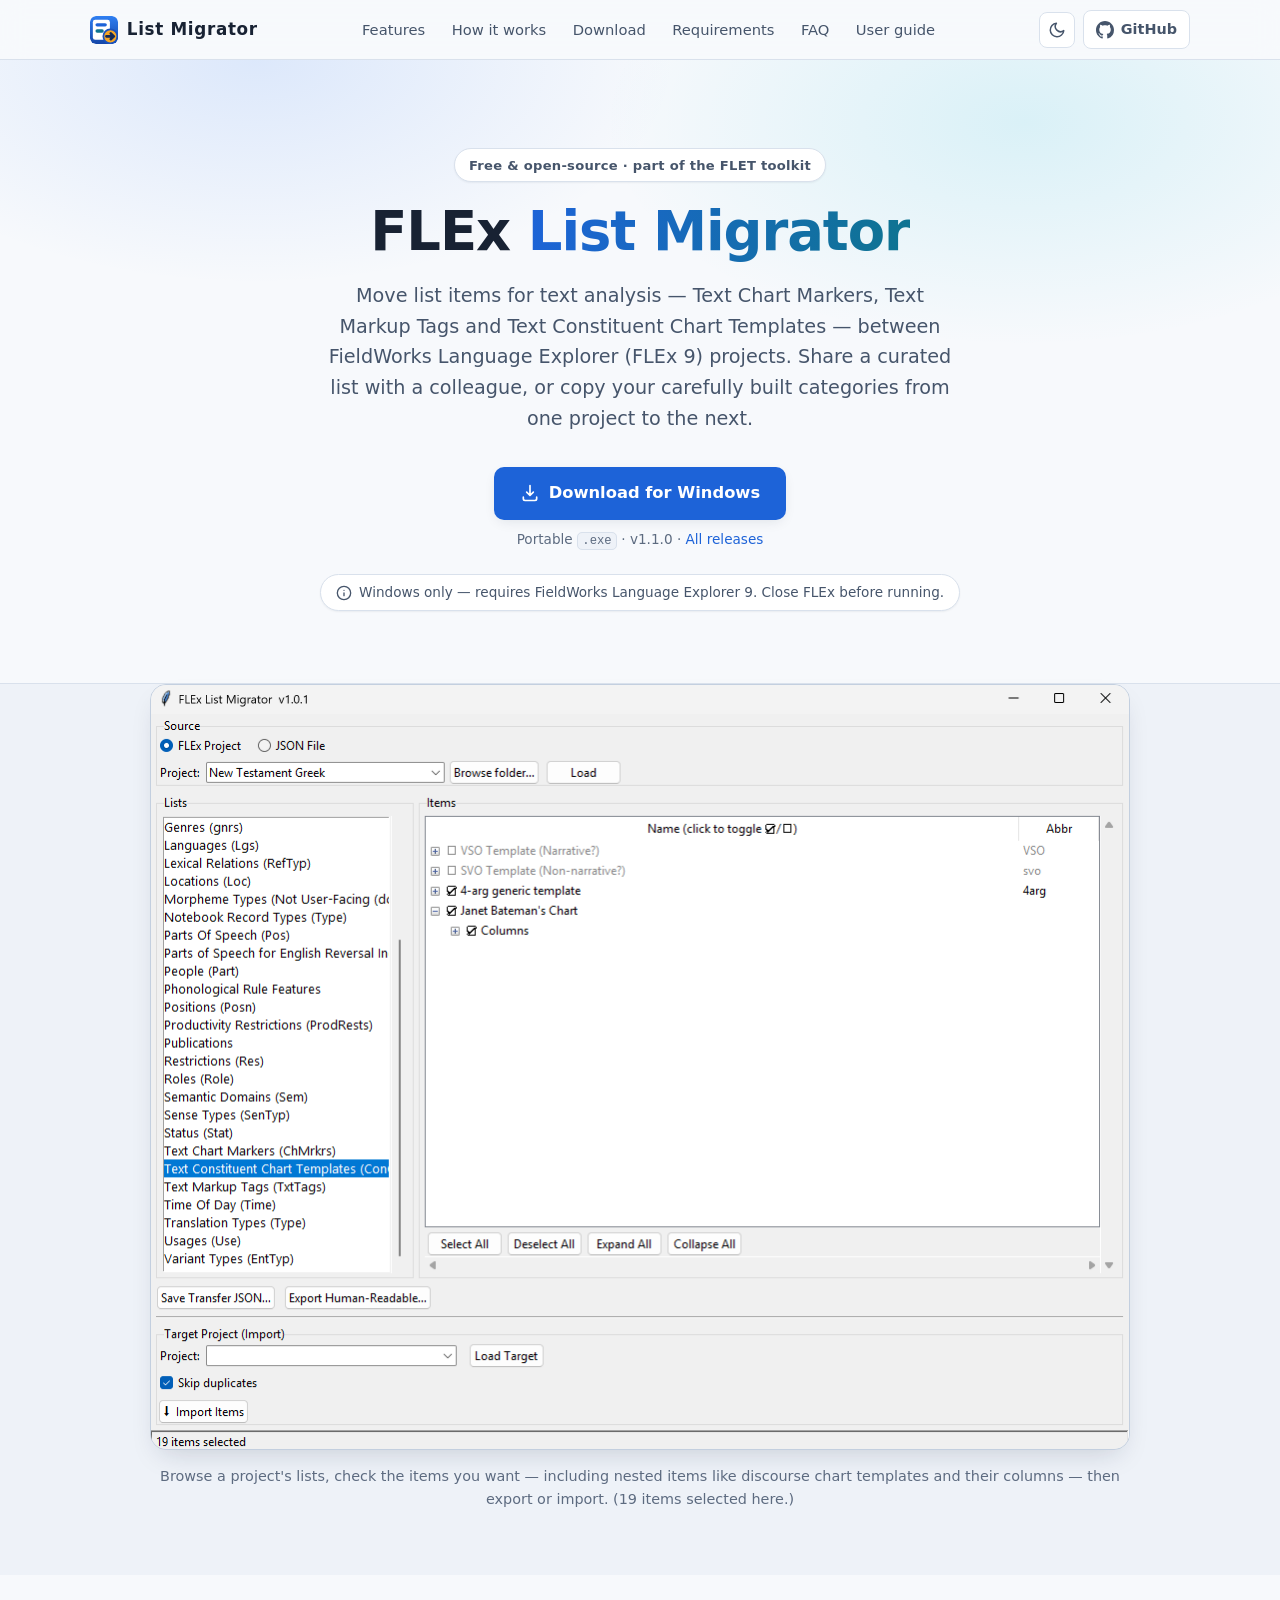
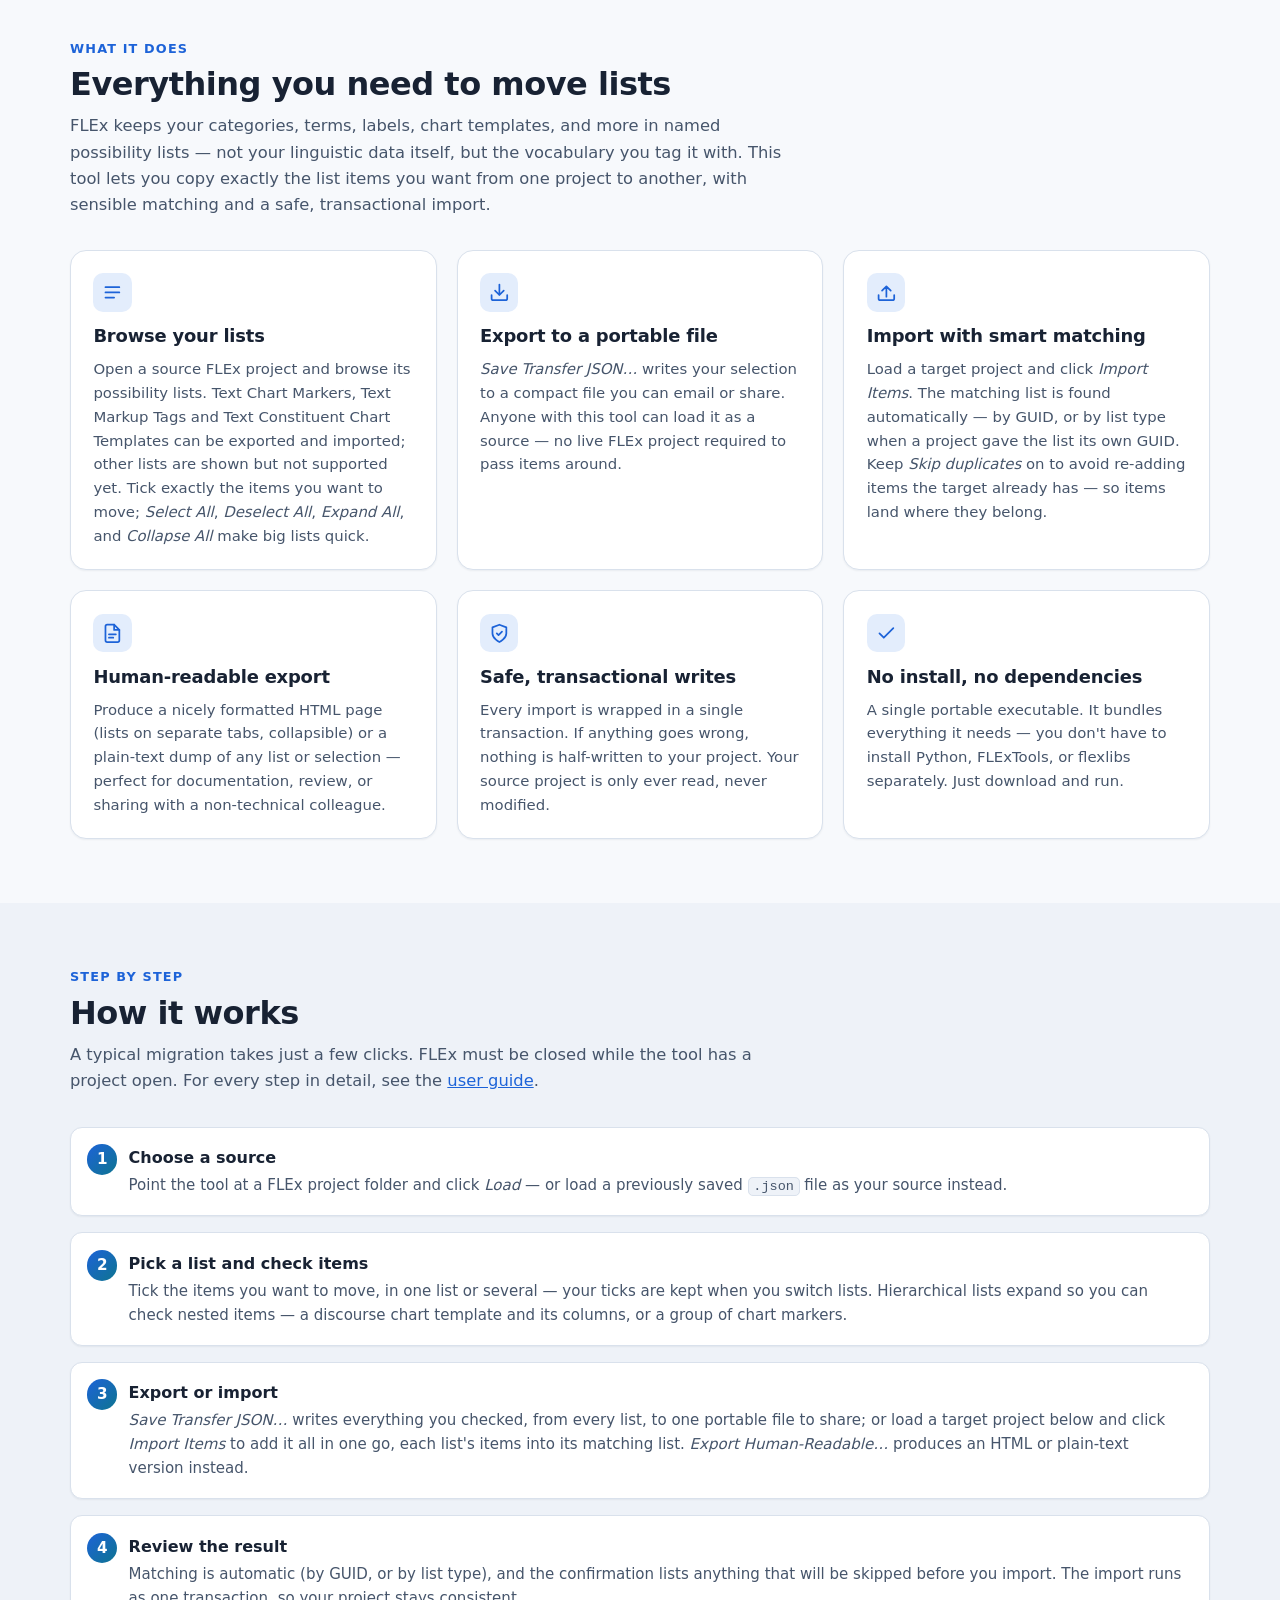
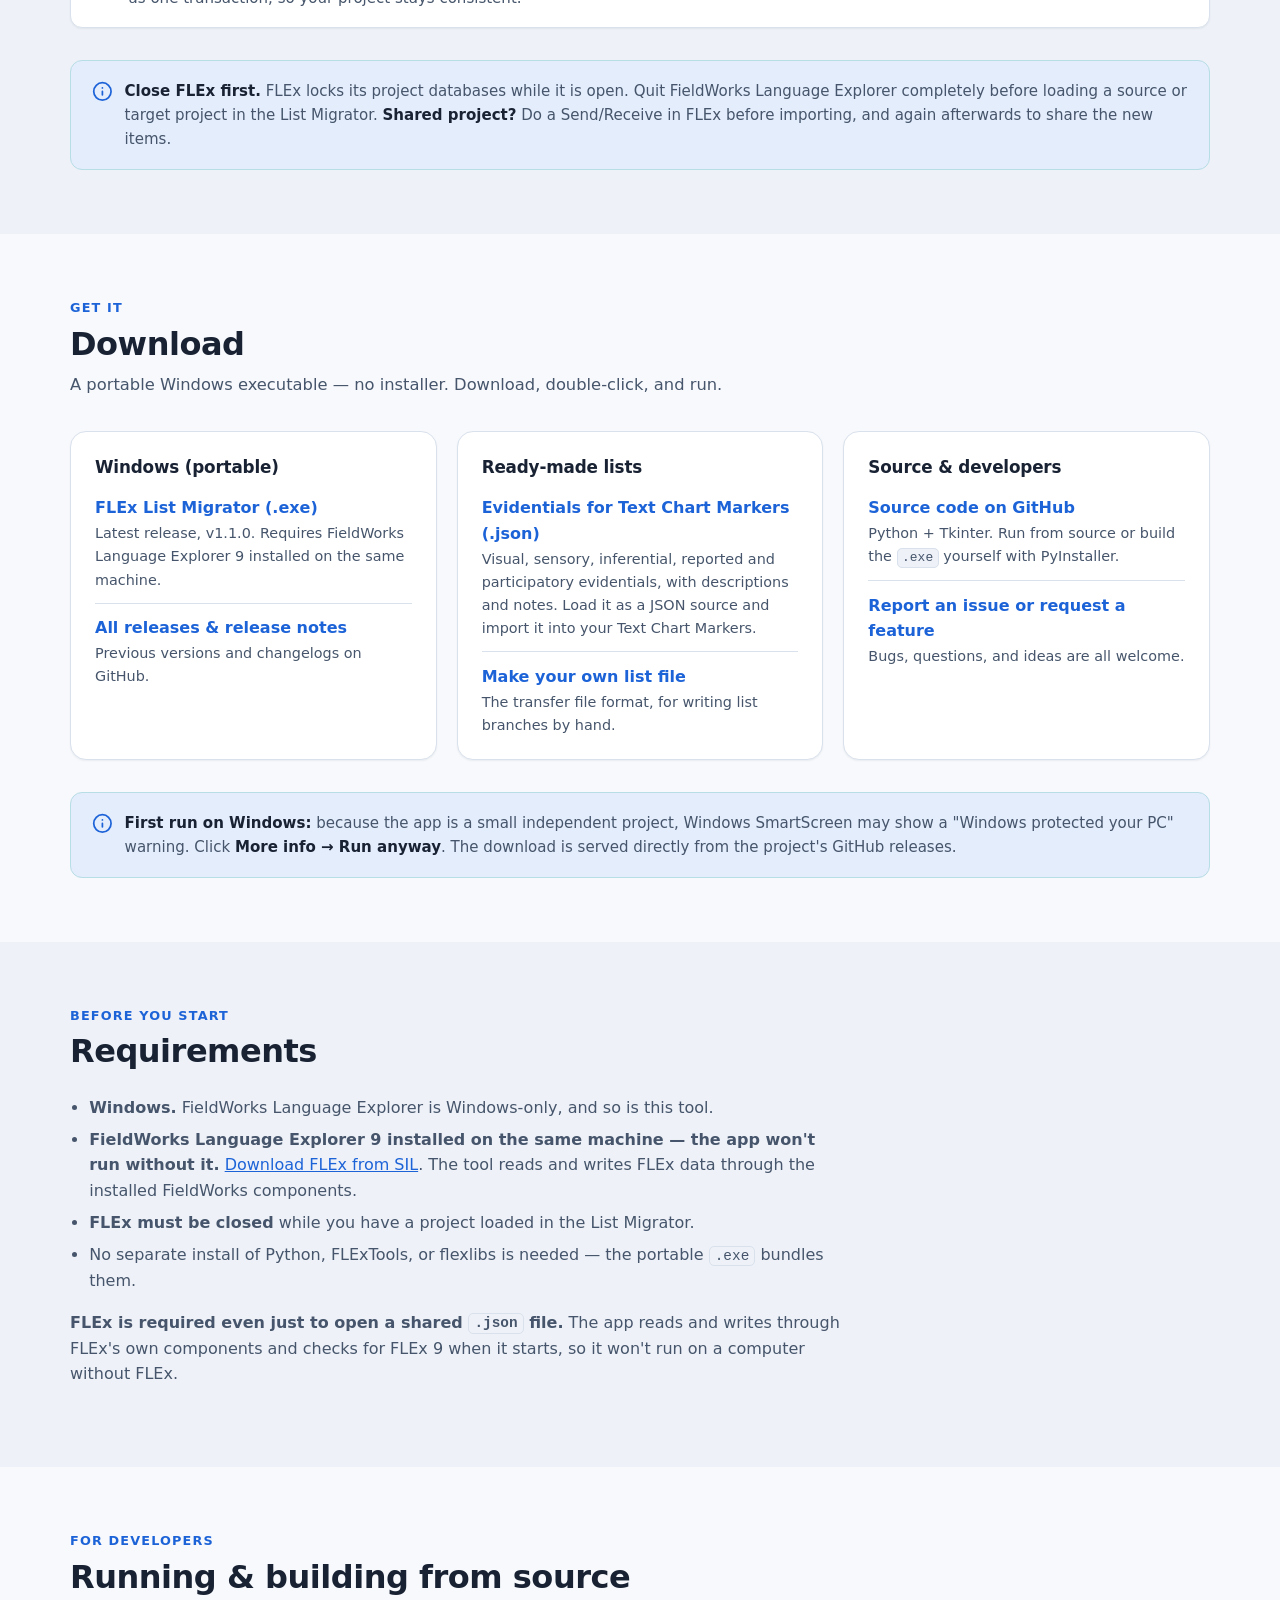
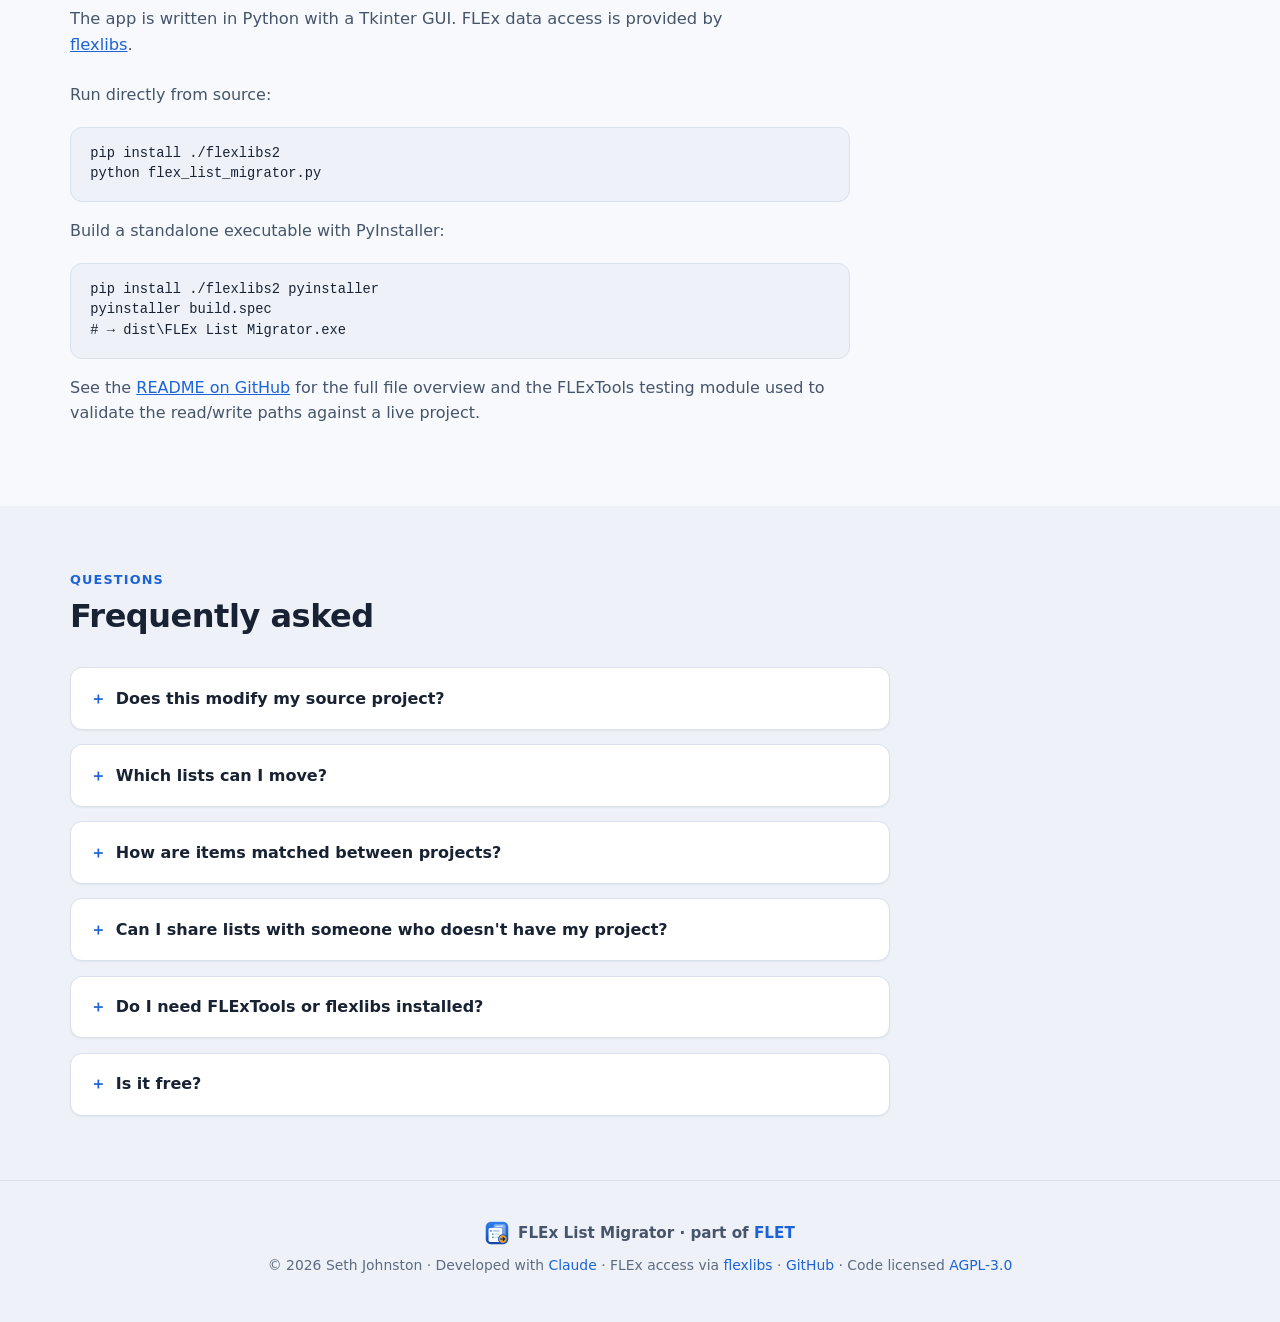
==== commit 304ee5ba: "Check items across lists and import or save them together (1.2.0) - Checks are kept when you switch " ====
--- a/docs/index.html
+++ b/docs/index.html
@@ -155,11 +155,11 @@
           </li>
           <li>
             <strong>Pick a list and check items</strong>
-            <p>Select a supported list from the source and tick the items you want to move. Hierarchical lists expand so you can check nested items — a discourse chart template and its columns, or a group of chart markers. Select as few or as many as you like.</p>
+            <p>Tick the items you want to move, in one list or several — your ticks are kept when you switch lists. Hierarchical lists expand so you can check nested items — a discourse chart template and its columns, or a group of chart markers.</p>
           </li>
           <li>
             <strong>Export or import</strong>
-            <p><em>Save Transfer JSON…</em> writes the checked items to a portable file to share; or load a target project below and click <em>Import Items</em> to add them directly into its matching list. <em>Export Human-Readable…</em> produces an HTML or plain-text version instead.</p>
+            <p><em>Save Transfer JSON…</em> writes everything you checked, from every list, to one portable file to share; or load a target project below and click <em>Import Items</em> to add it all in one go, each list's items into its matching list. <em>Export Human-Readable…</em> produces an HTML or plain-text version instead.</p>
           </li>
           <li>
             <strong>Review the result</strong>
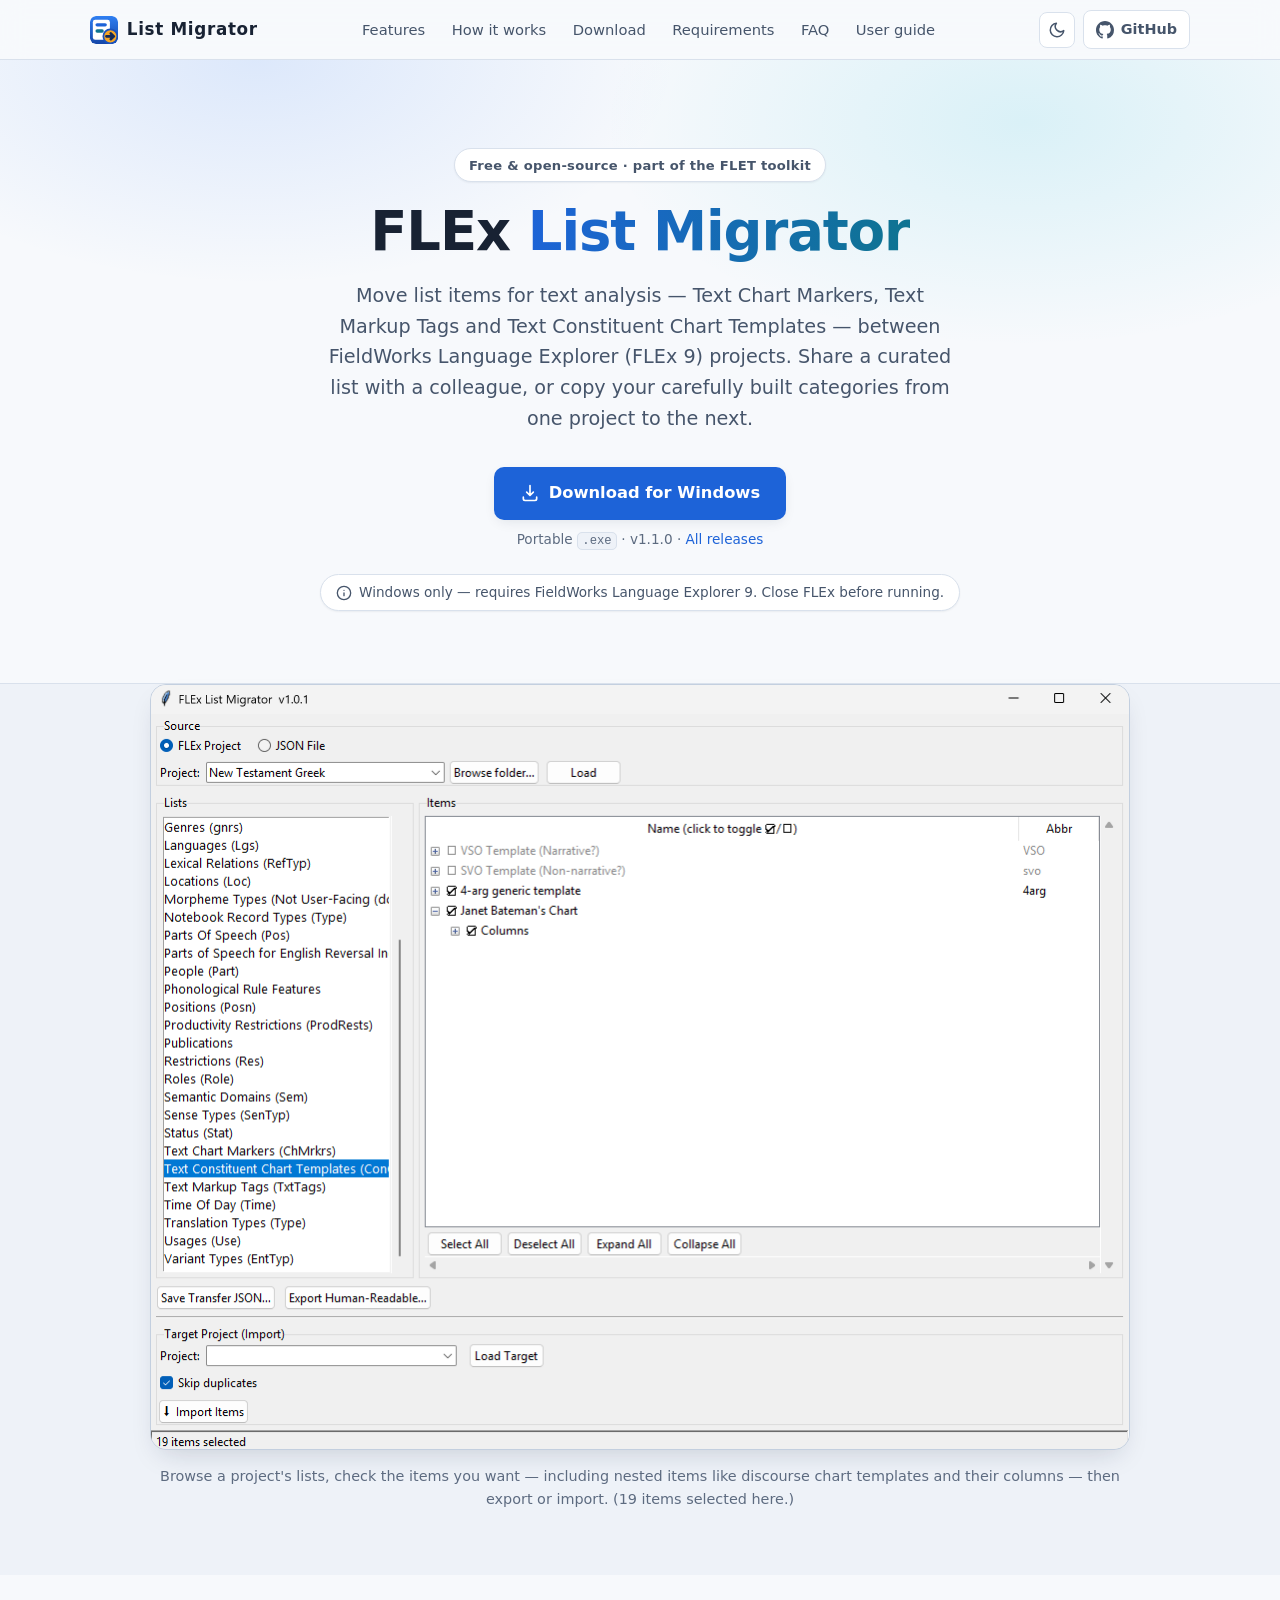
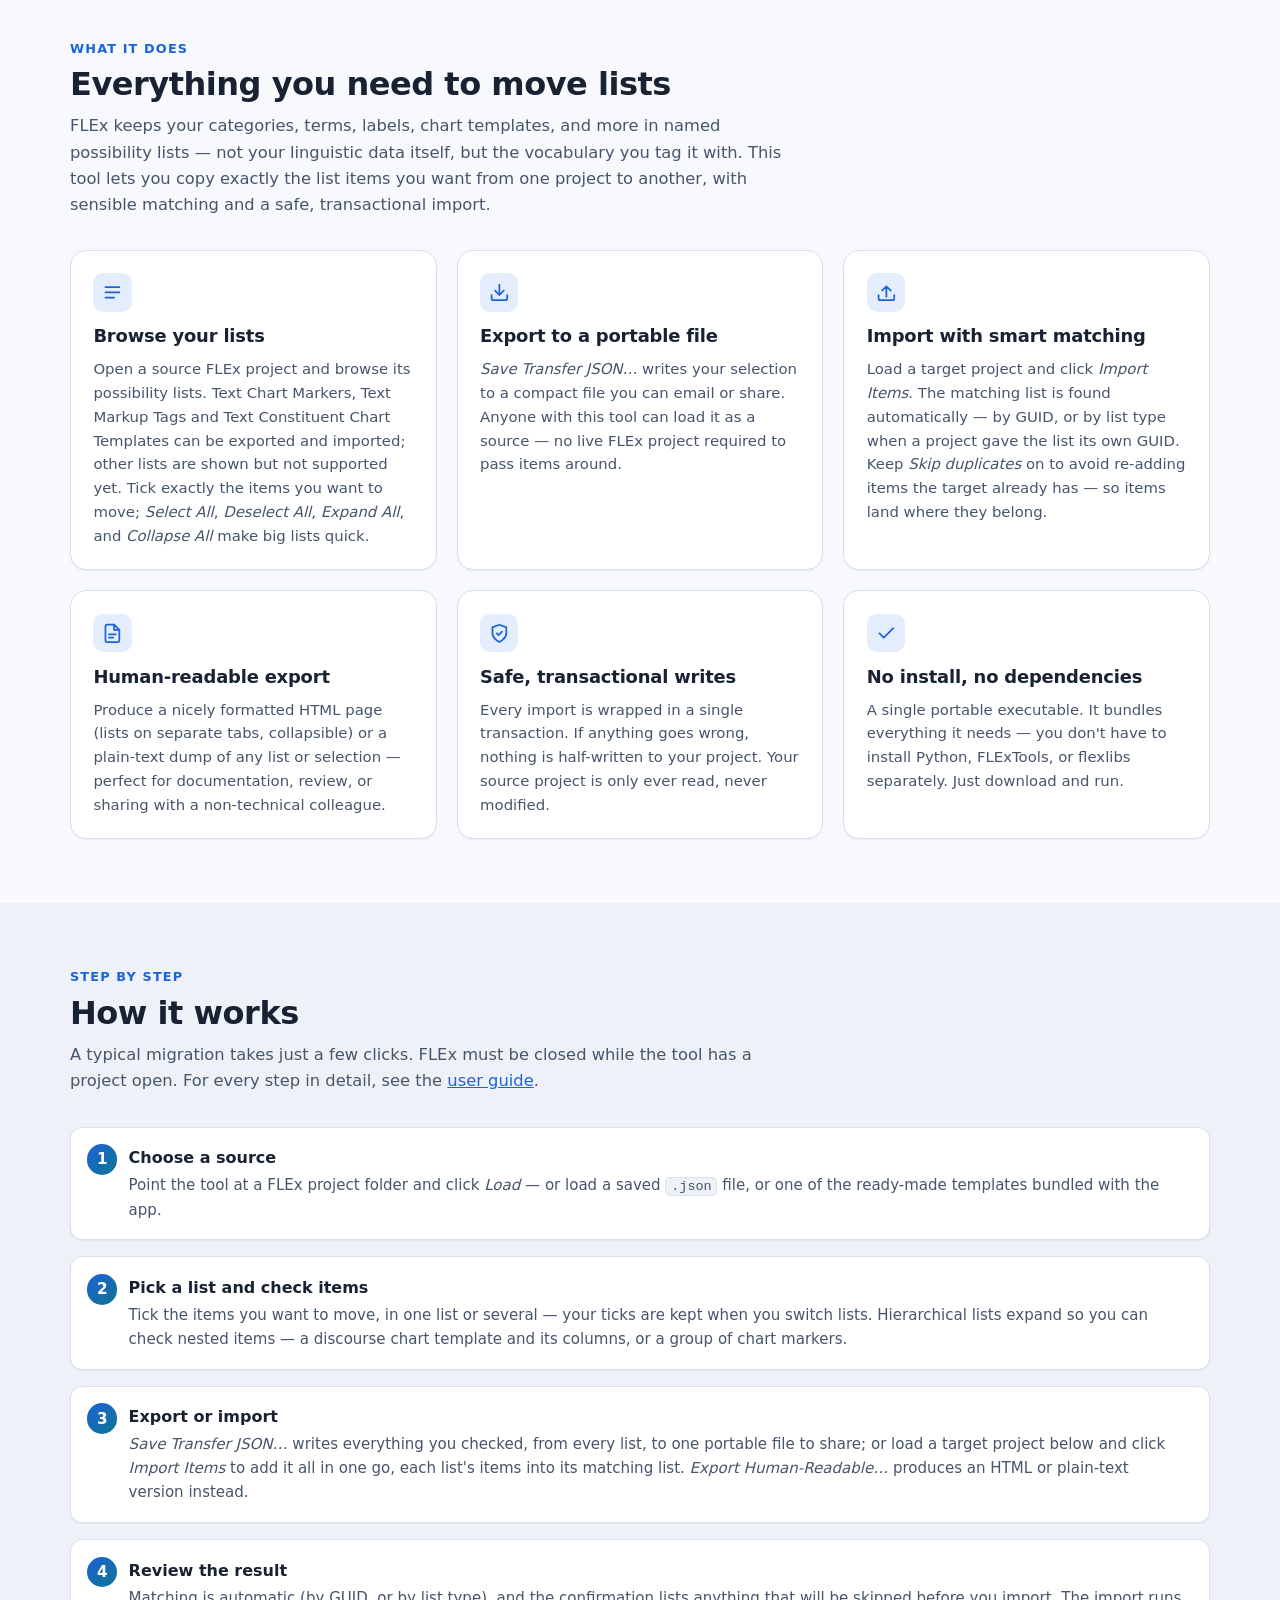
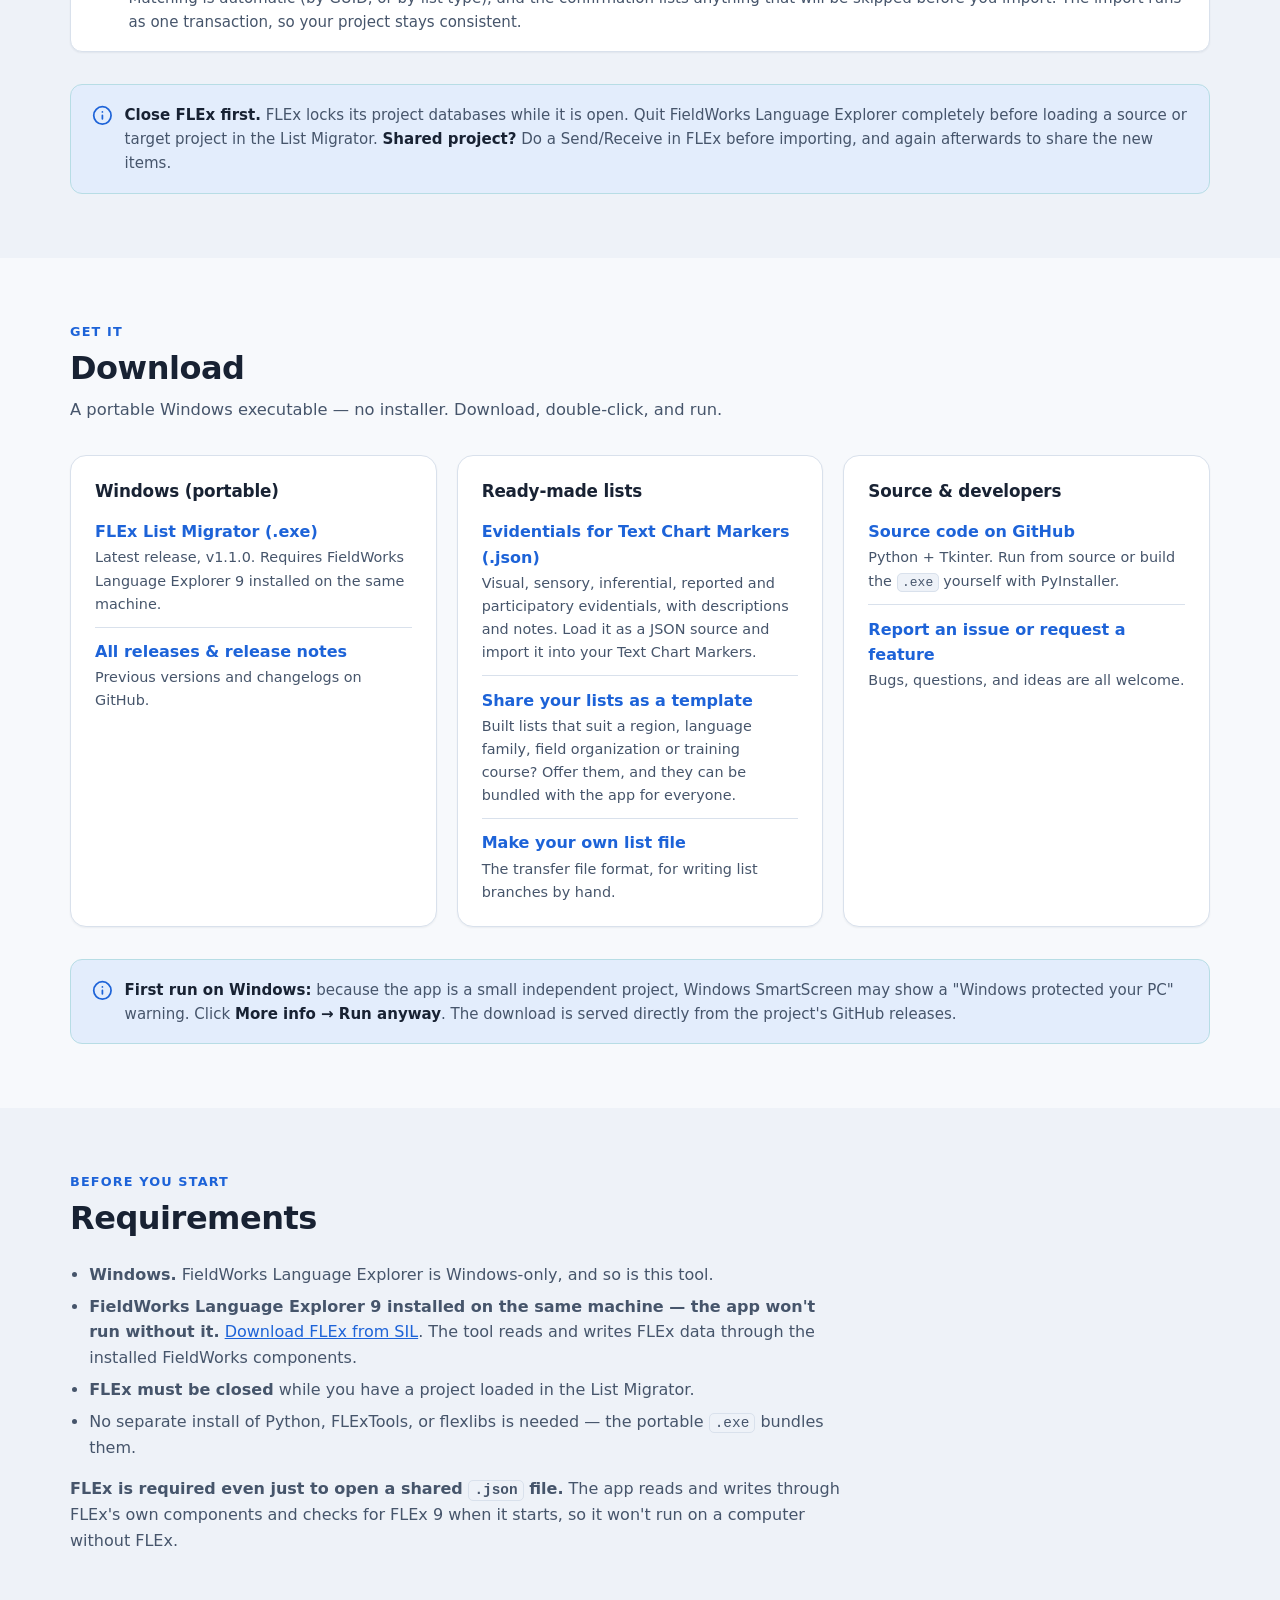
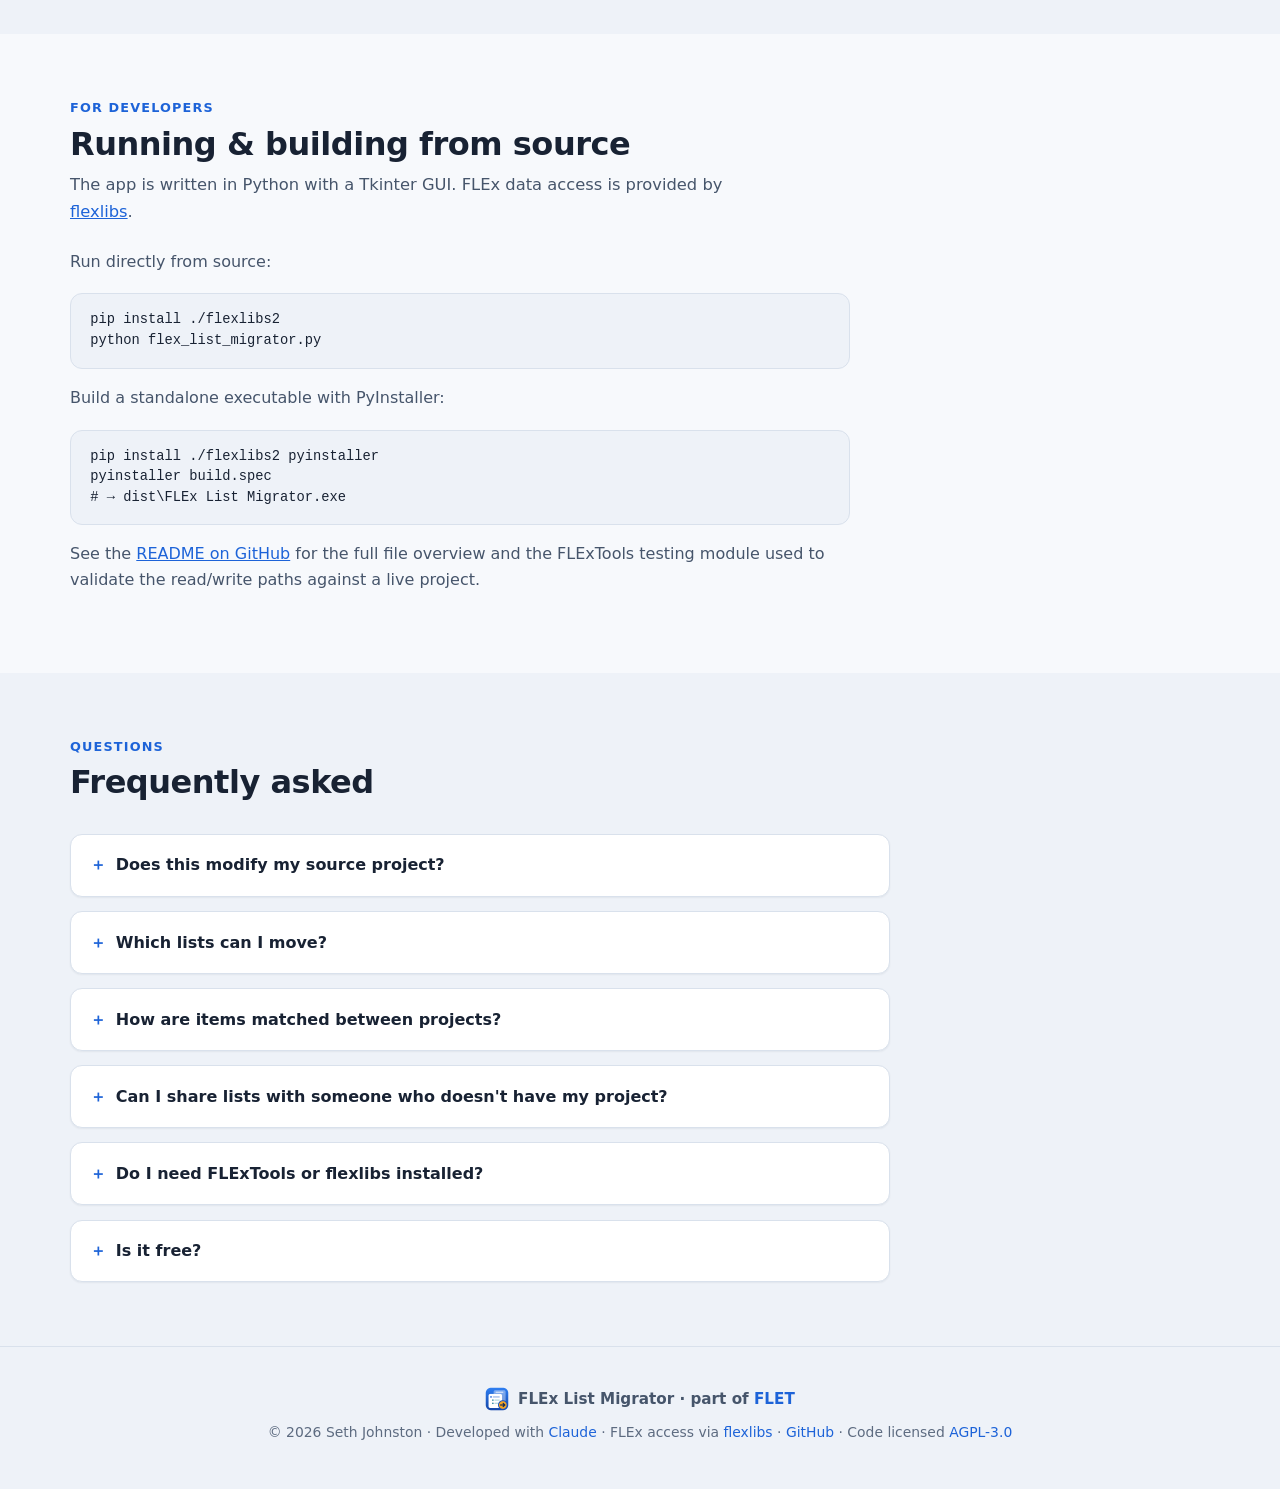
==== commit f372e1cf: "Templates source, Select All across lists, confirmed Deselect All - Source > Template lists the tran" ====
--- a/docs/index.html
+++ b/docs/index.html
@@ -151,7 +151,7 @@
         <ol class="steps">
           <li>
             <strong>Choose a source</strong>
-            <p>Point the tool at a FLEx project folder and click <em>Load</em> — or load a previously saved <code>.json</code> file as your source instead.</p>
+            <p>Point the tool at a FLEx project folder and click <em>Load</em> — or load a saved <code>.json</code> file, or one of the ready-made templates bundled with the app.</p>
           </li>
           <li>
             <strong>Pick a list and check items</strong>
@@ -202,6 +202,10 @@
                 <span>Visual, sensory, inferential, reported and participatory evidentials, with descriptions and notes. Load it as a JSON source and import it into your Text Chart Markers.</span>
               </li>
               <li>
+                <a href="https://github.com/rulingAnts/flex-list-migrator/issues/new?template=template-submission.yml" target="_blank" rel="noopener">Share your lists as a template<span class="sr-only"> (opens in a new tab)</span></a>
+                <span>Built lists that suit a region, language family, field organization or training course? Offer them, and they can be bundled with the app for everyone.</span>
+              </li>
+              <li>
                 <a href="https://github.com/rulingAnts/flex-list-migrator/blob/main/TRANSFER_FORMAT.md" target="_blank" rel="noopener">Make your own list file<span class="sr-only"> (opens in a new tab)</span></a>
                 <span>The transfer file format, for writing list branches by hand.</span>
               </li>
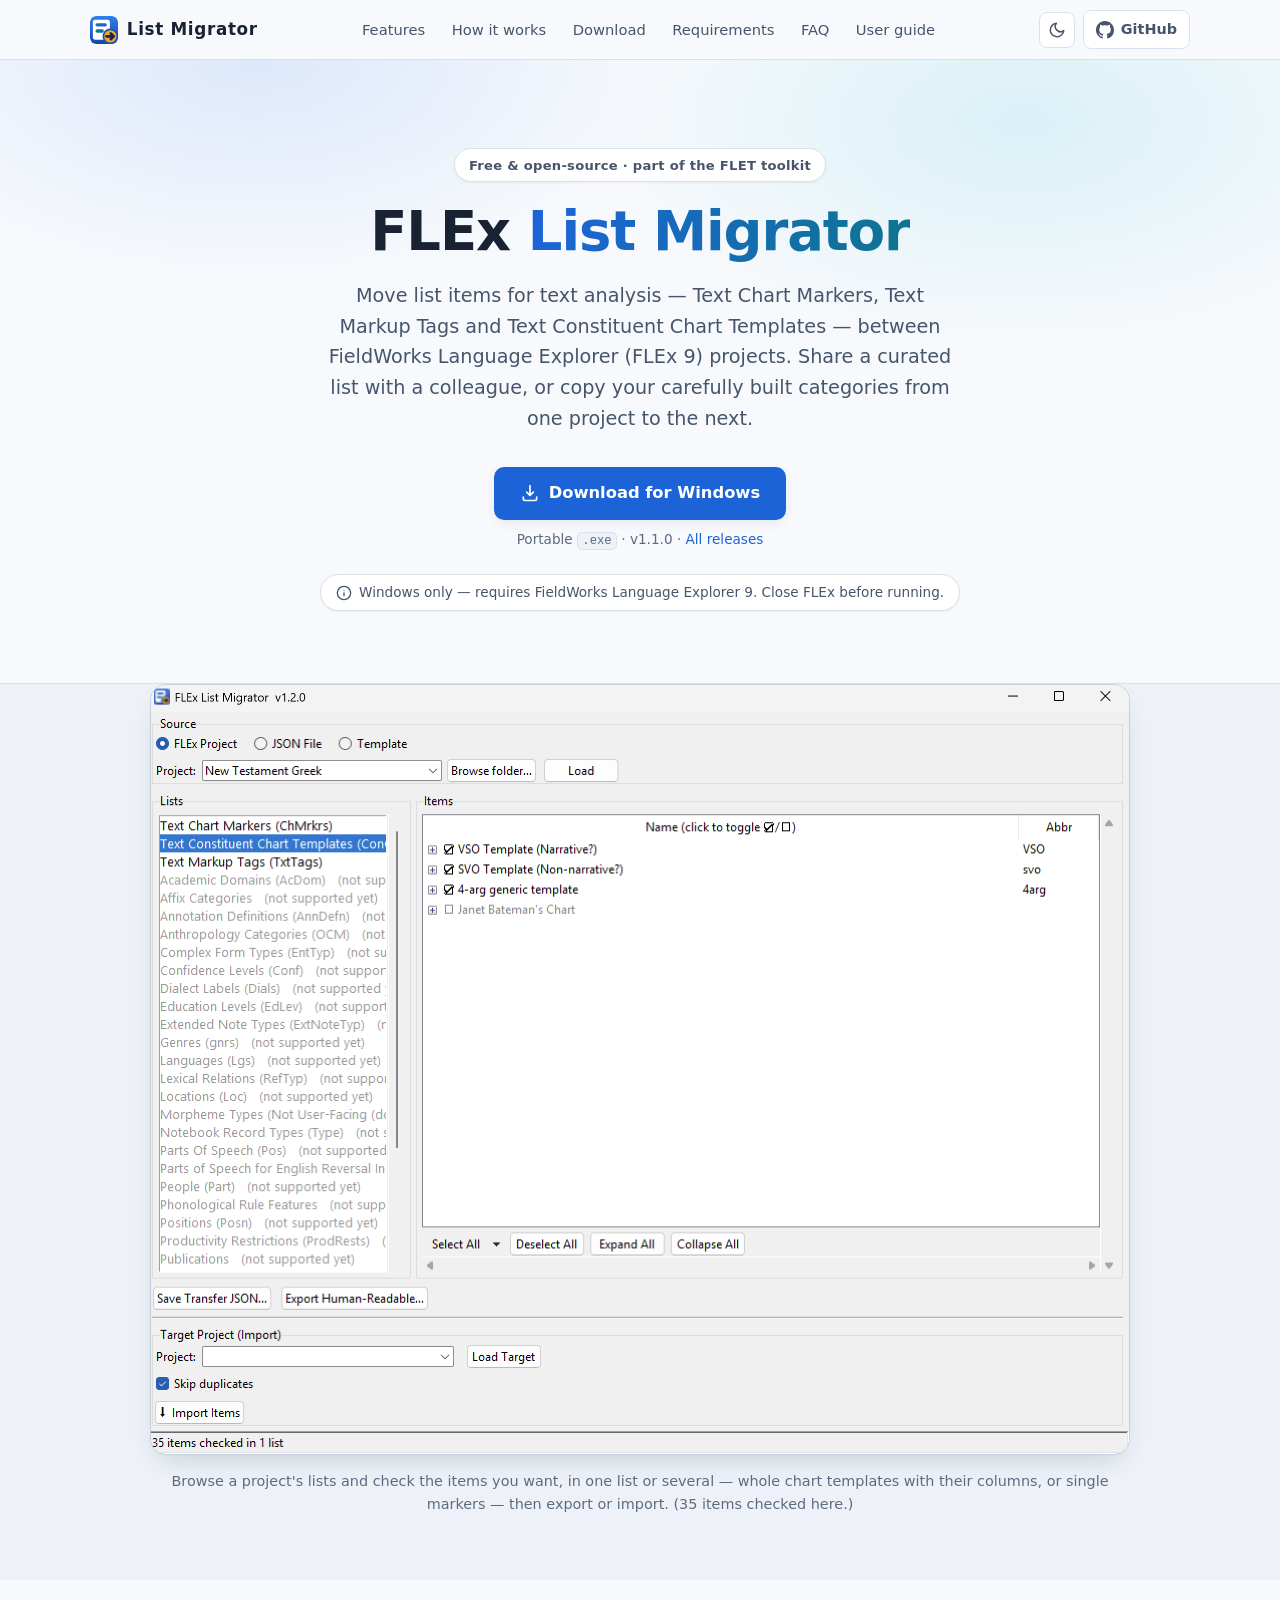
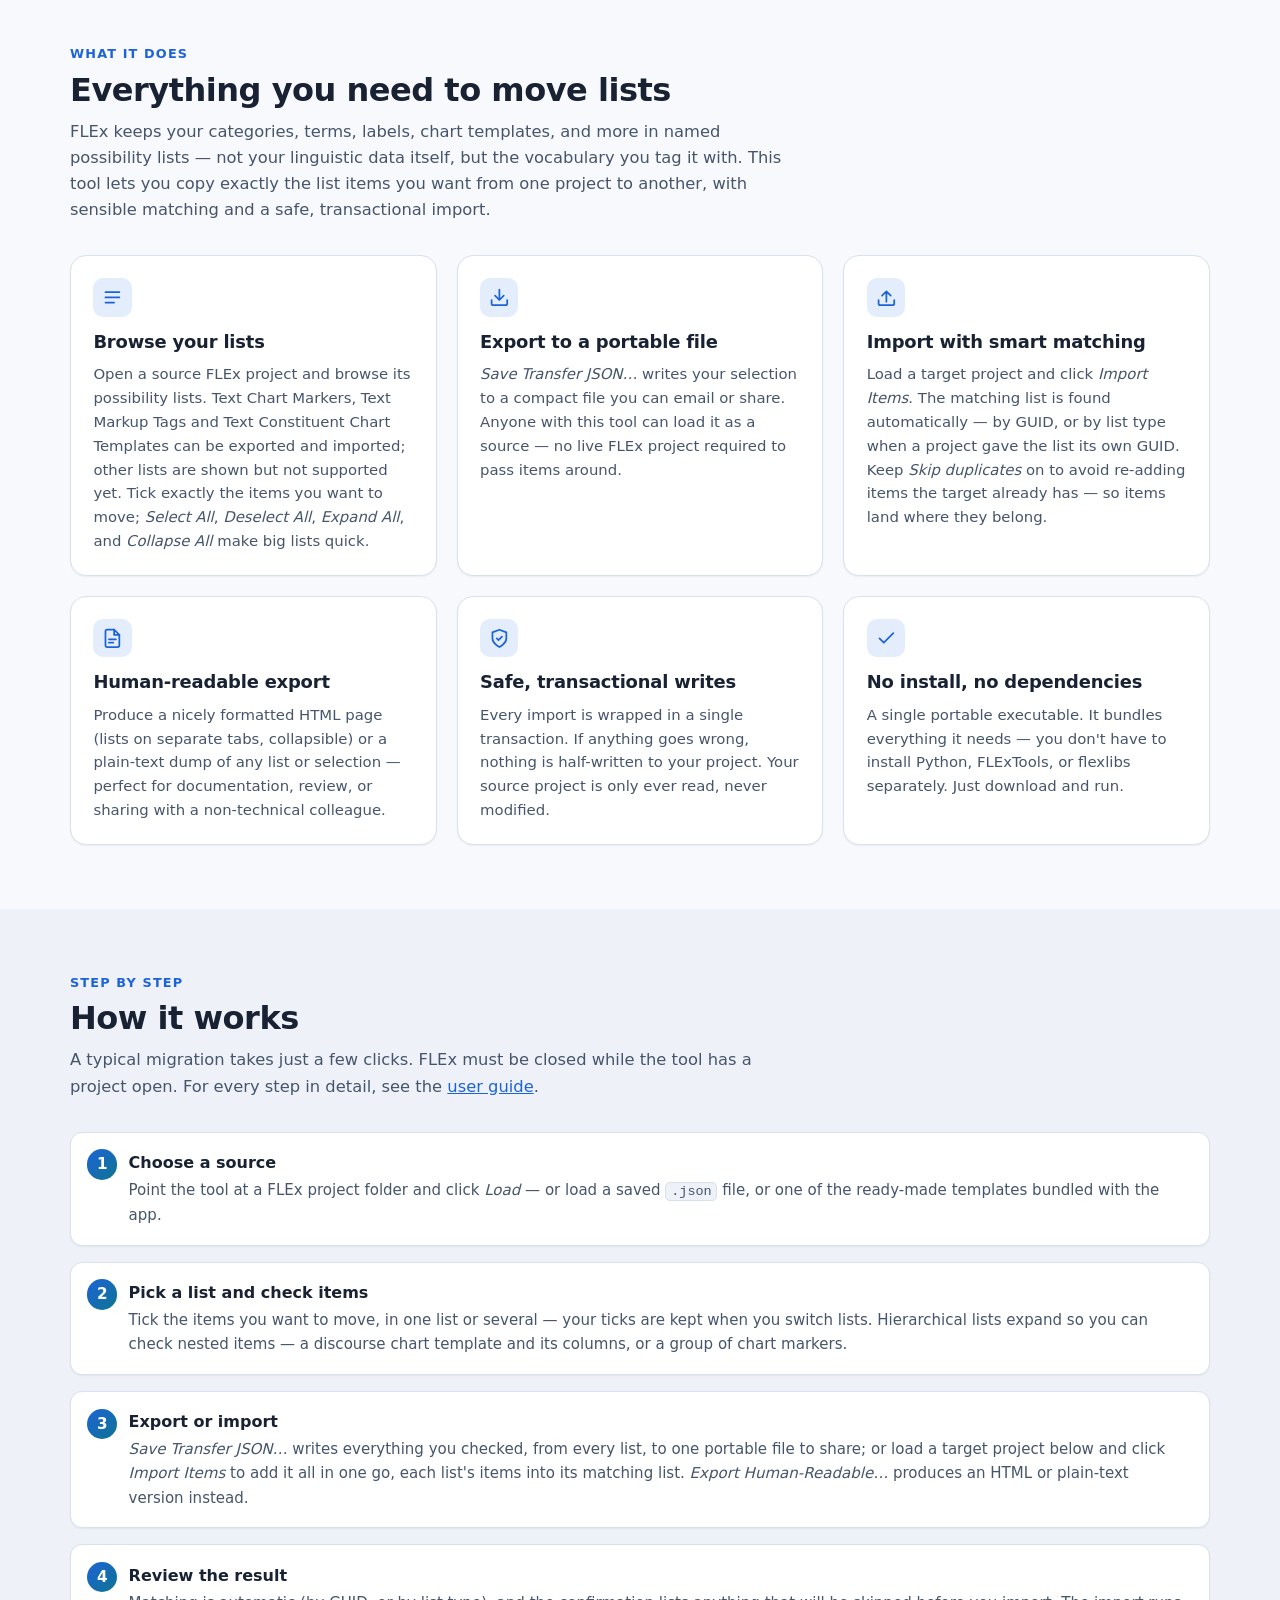
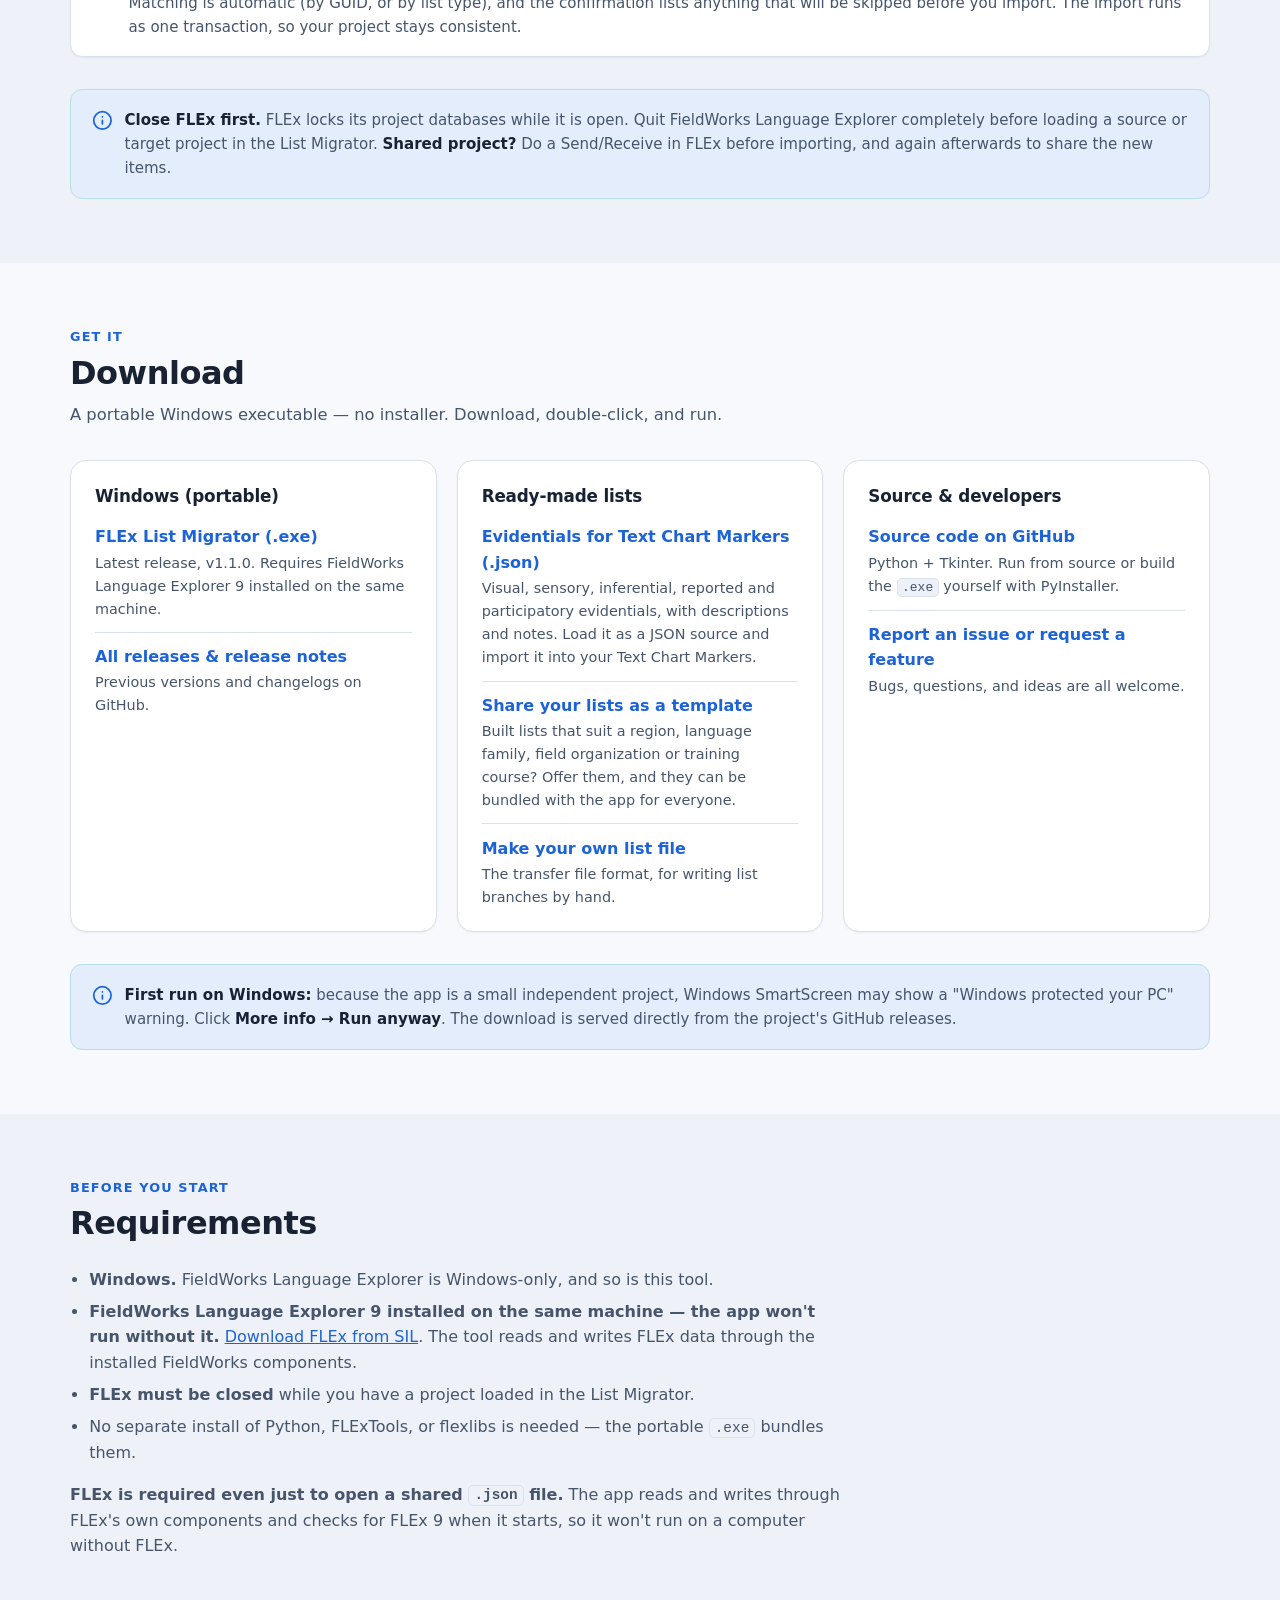
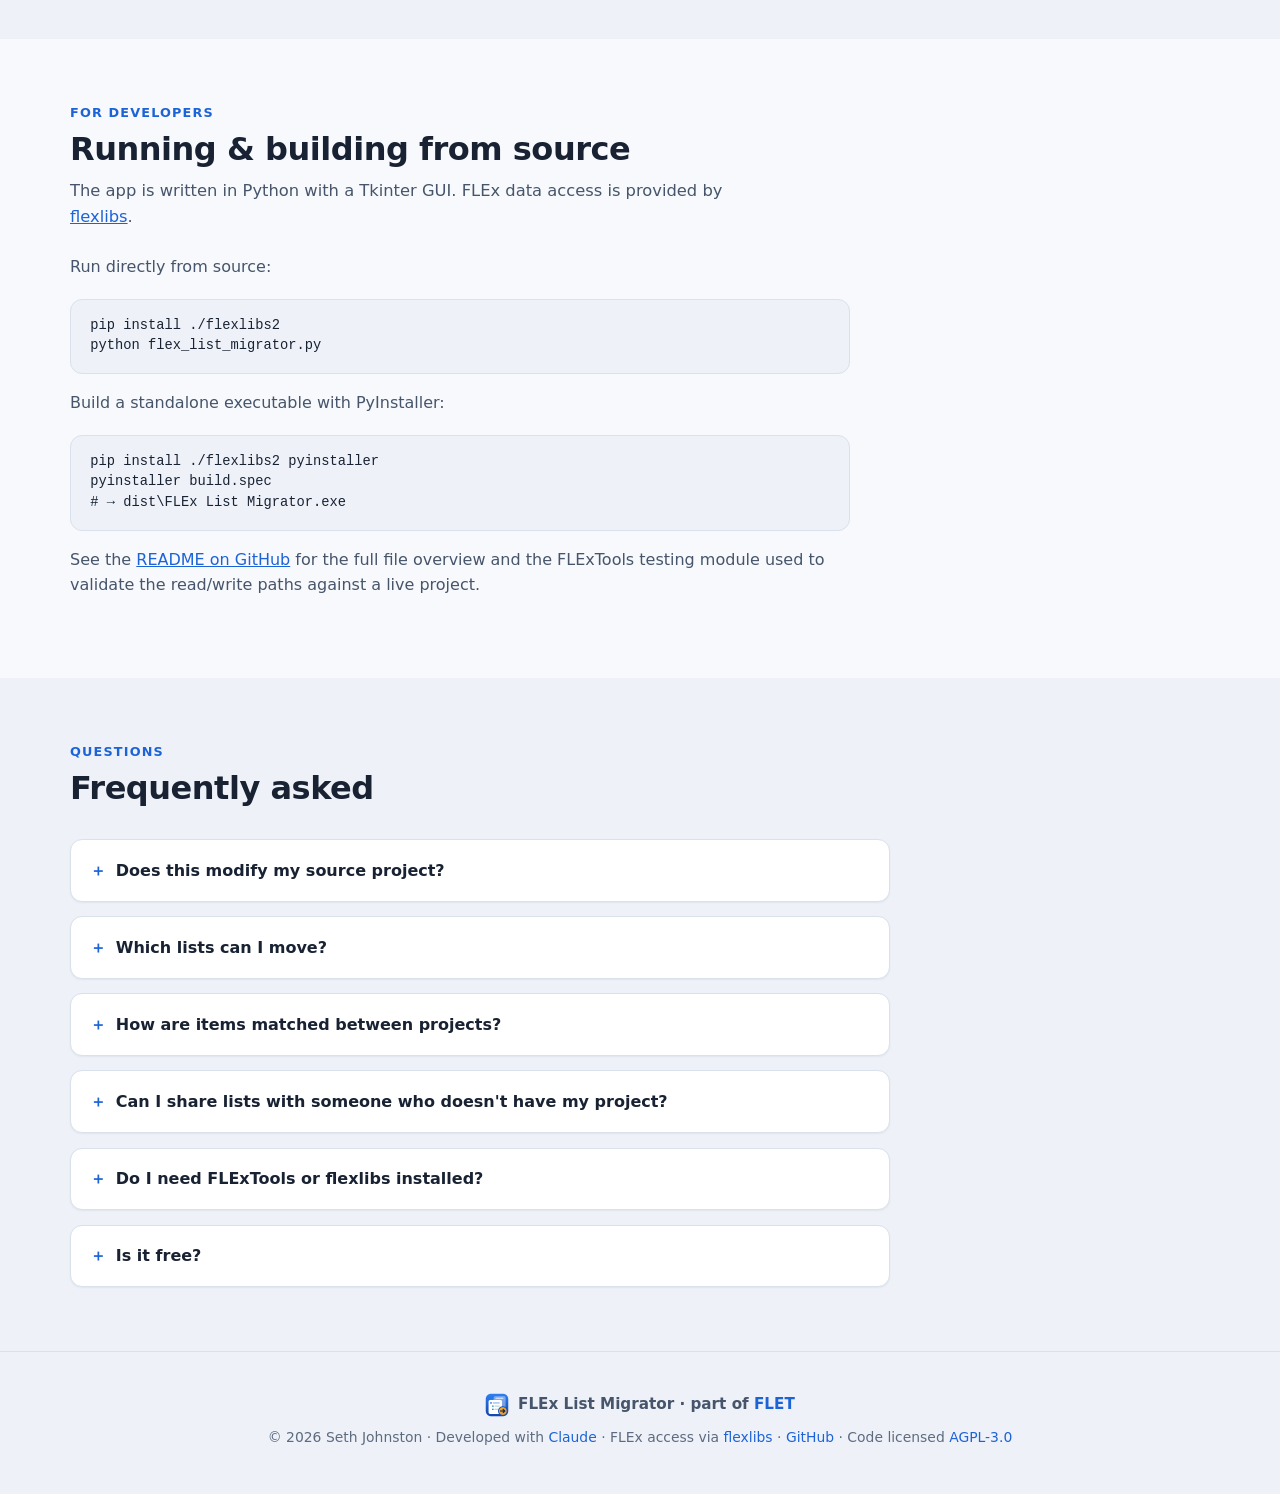
==== commit 2f74ccfe: "Website: new screenshot of the 1.2 window Seth's screenshot shows the supported lists at the top wit" ====
--- a/docs/index.html
+++ b/docs/index.html
@@ -86,8 +86,8 @@
     <section class="screenshot" aria-label="Screenshot of the app">
       <div class="container">
         <figure class="screenshot-figure">
-          <img src="screenshots/flex-list-migrator.png" alt="The FLEx List Migrator window: a Source panel with a project chooser, a list of possibility lists (Parts of Speech, Semantic Domains, Text Constituent Chart Templates, and more), and an Items panel showing checkable, expandable items — here a discourse chart template with nested columns selected — above Save Transfer JSON, Export Human-Readable, and Import Items controls." />
-          <figcaption>Browse a project's lists, check the items you want — including nested items like discourse chart templates and their columns — then export or import. (19 items selected here.)</figcaption>
+          <img src="screenshots/flex-list-migrator.png" alt="The FLEx List Migrator window. The Source panel is set to a FLEx project. The Lists panel shows Text Chart Markers, Text Constituent Chart Templates and Text Markup Tags at the top, with the lists that aren't supported yet greyed out below. The Items panel shows three chart templates checked, above the Select All, Deselect All, Expand All and Collapse All buttons, then Save Transfer JSON, Export Human-Readable and the Target Project import controls. The status bar reads: 35 items checked in 1 list." />
+          <figcaption>Browse a project's lists and check the items you want, in one list or several — whole chart templates with their columns, or single markers — then export or import. (35 items checked here.)</figcaption>
         </figure>
       </div>
     </section>
